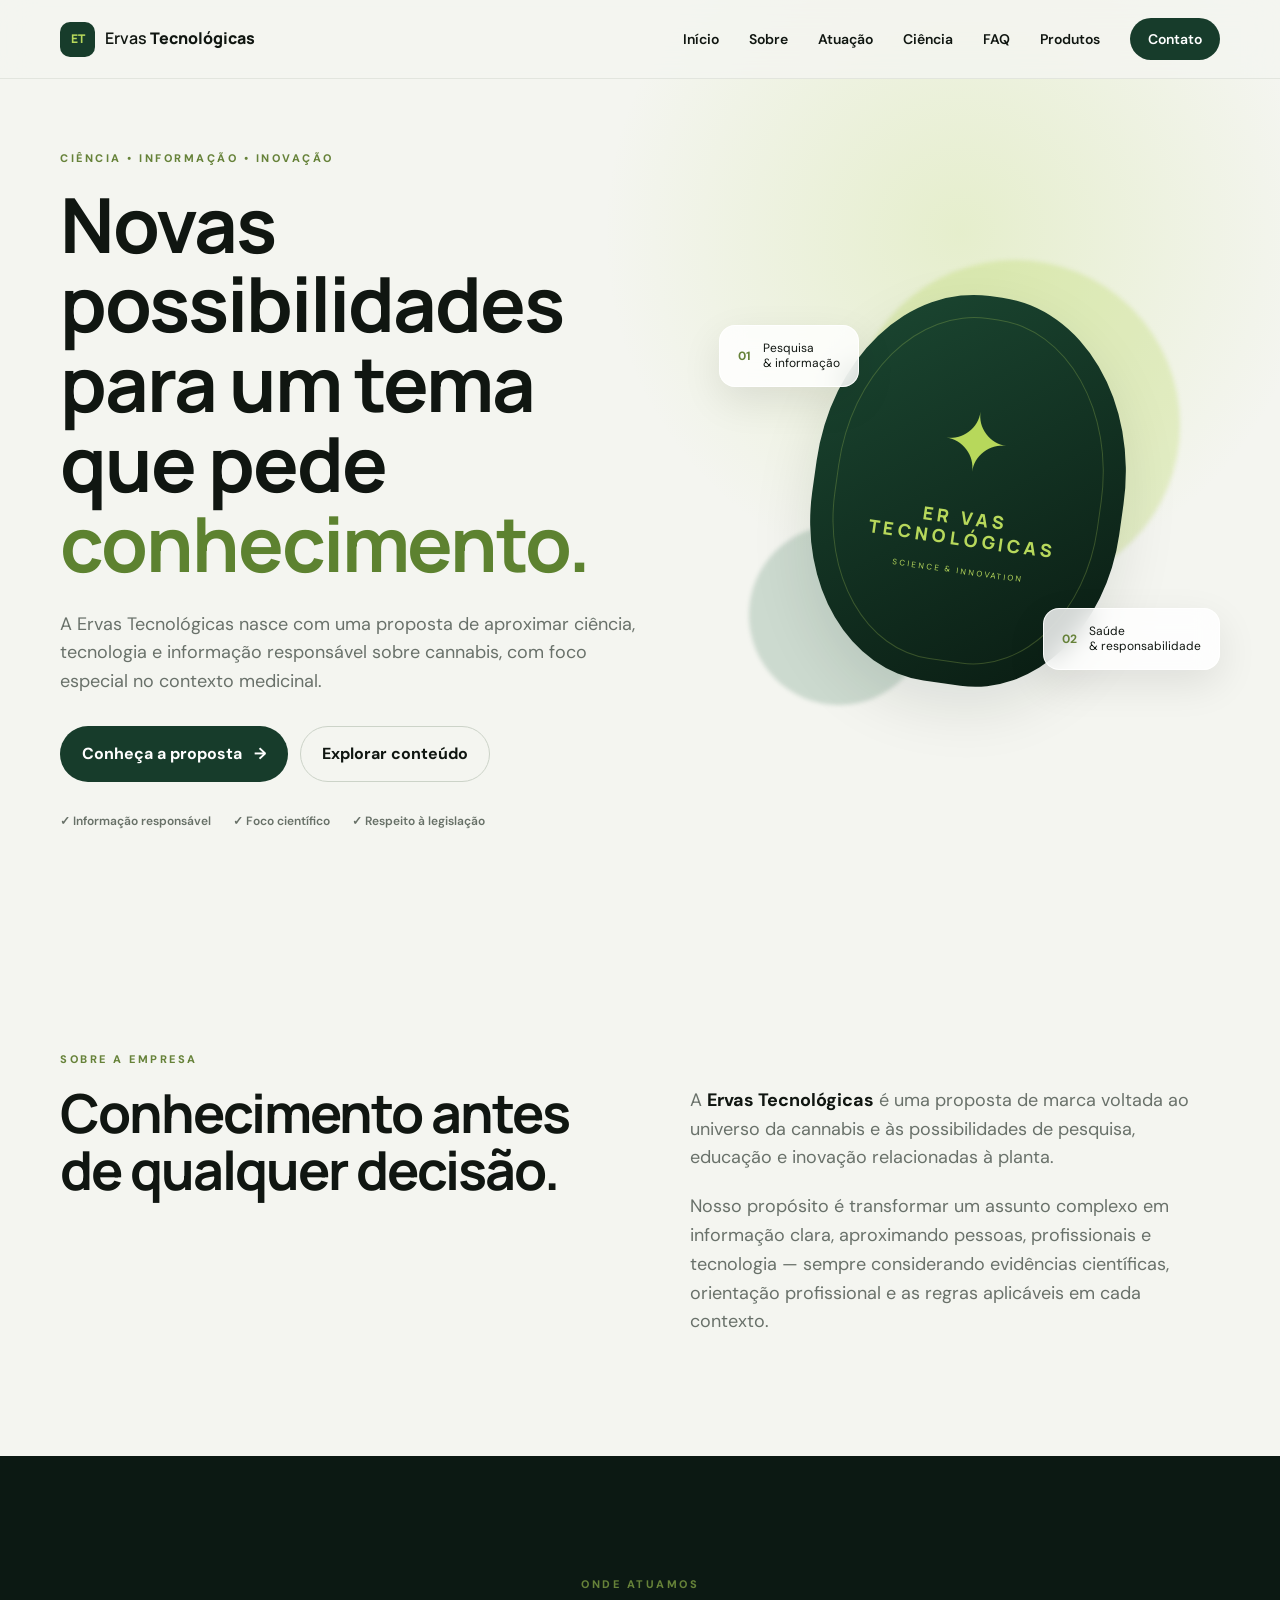
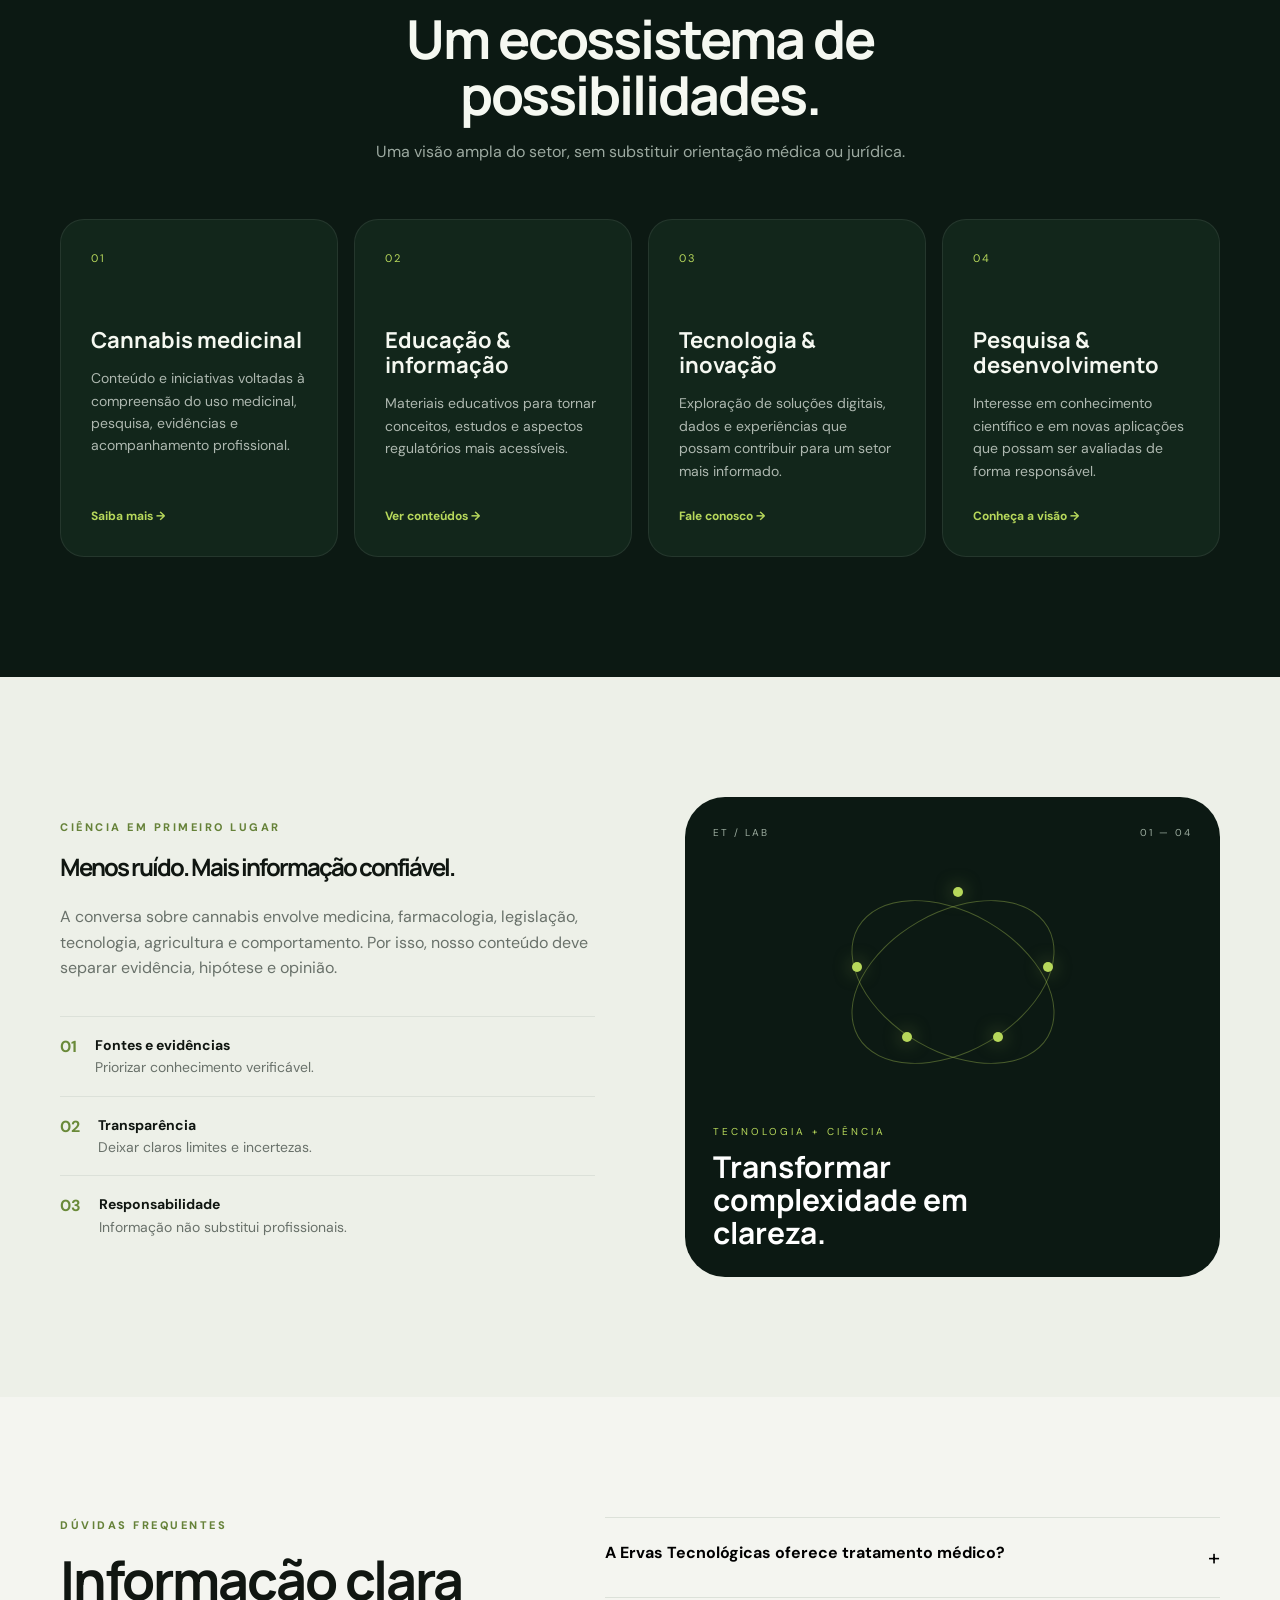
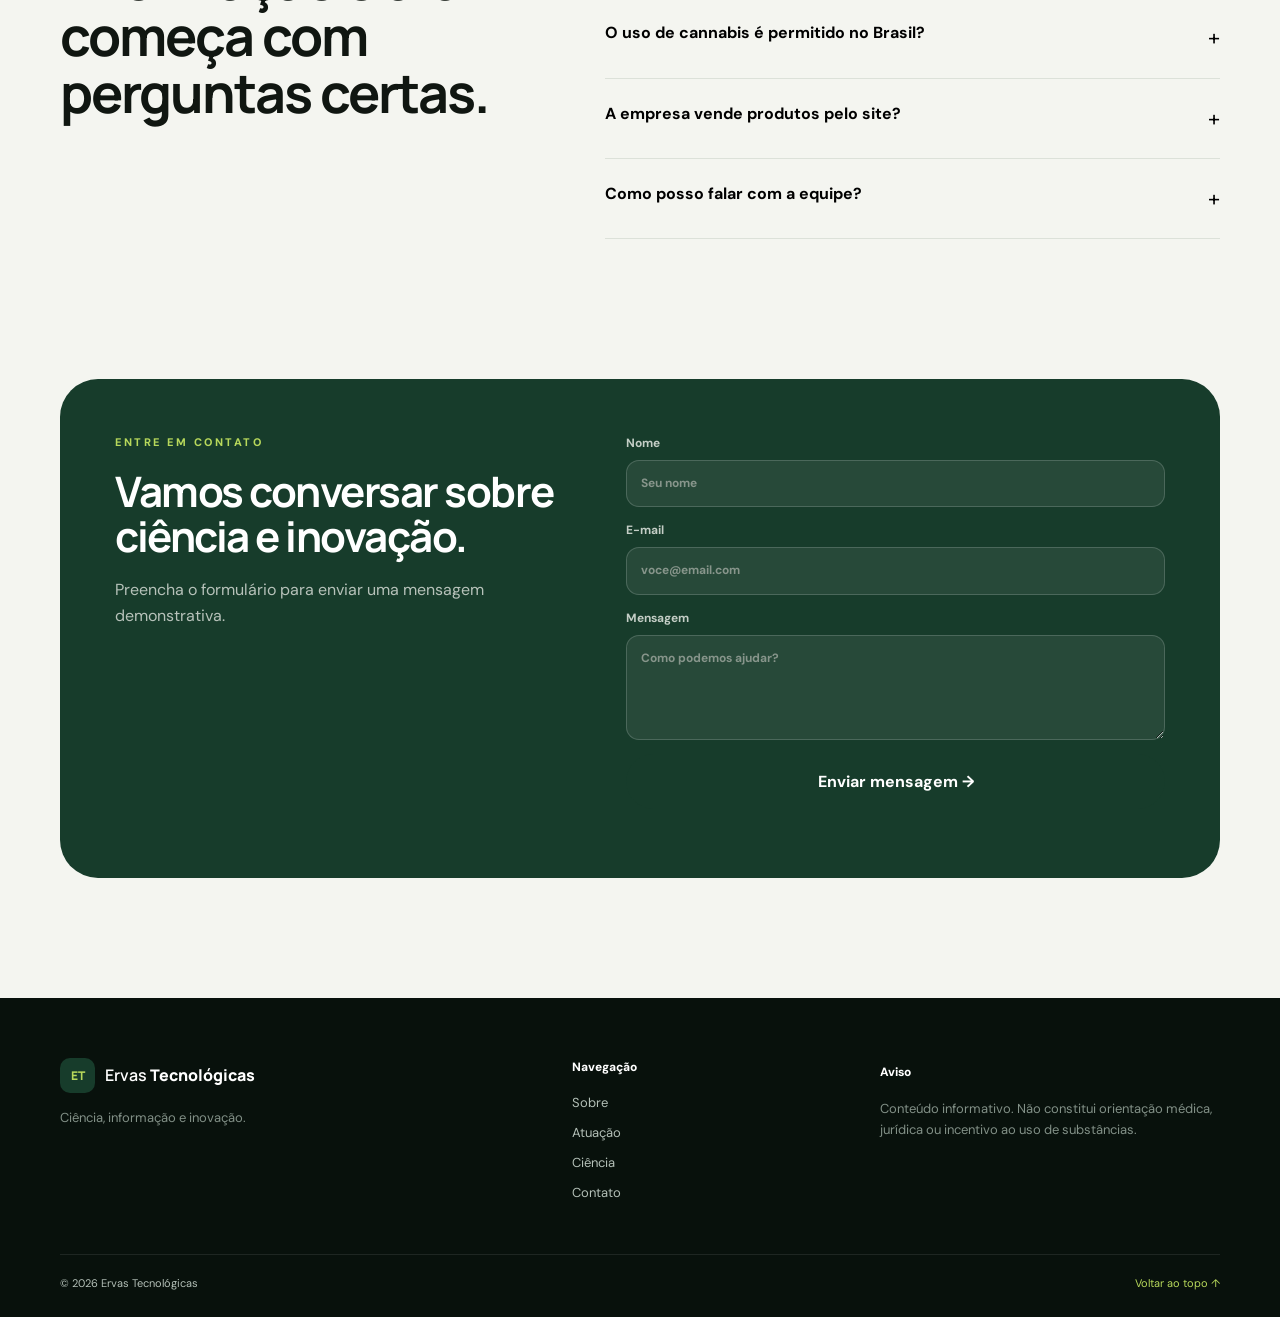
==== index.html @ b2b68646 "ET" ====
<!doctype html>
<!-- Define que este documento utiliza o padrão HTML5. -->
<html lang="pt-BR">
  <!-- Define o idioma principal da página como português do Brasil. -->
  <head>
    <!-- A seção HEAD guarda configurações, título, metadados e arquivos externos. -->
    <meta charset="UTF-8" />
    <!-- Faz o layout se adaptar corretamente a celulares e tablets. -->
    <meta name="viewport" content="width=device-width, initial-scale=1.0" />
    <meta
      name="description"
      content="Ervas Tecnológicas — informação, ciência e inovação em cannabis medicinal."
    />
    <title>Ervas Tecnológicas | Ciência, Saúde & Inovação</title>
    <link rel="icon" href="./img/favicon.png" type="image/x-icon" />
    <!-- Importa o arquivo CSS responsável pelo visual, cores, espaçamentos e responsividade. -->
    <link rel="stylesheet" href="css/style.css" />
  </head>
  <body>
    <!-- BODY contém todo o conteúdo que aparece visualmente para o visitante. -->
    <!-- HEADER: barra superior fixa com a marca e o menu principal. -->
    <header class="header" id="topo">
      <nav class="nav container">
        <a
          class="brand"
          href="#inicio"
          aria-label="Ervas Tecnológicas - início"
        >
          <span class="brand-mark">ET</span>
          <span>Ervas <strong>Tecnológicas</strong></span>
        </a>
        <button
          class="menu-toggle"
          aria-label="Abrir menu"
          aria-expanded="false"
        >
          ☰
        </button>
        <div class="nav-links">
          <a href="#inicio">Início</a>
          <a href="#sobre">Sobre</a>
          <a href="#atuacao">Atuação</a>
          <a href="#ciencia">Ciência</a>
          <a href="#faq">FAQ</a>
          <a href="produtos.html">Produtos</a>
          <a class="nav-cta" href="#contato">Contato</a>
        </div>
      </nav>
    </header>

    <!-- MAIN: reúne o conteúdo principal dividido em seções. -->
    <main>
      <!-- HERO: primeira área da página, criada para apresentar a empresa e gerar interesse. -->
      <section class="hero" id="inicio">
        <div class="hero-glow"></div>
        <div class="container hero-grid">
          <div class="hero-copy reveal">
            <p class="eyebrow">CIÊNCIA • INFORMAÇÃO • INOVAÇÃO</p>
            <h1>
              Novas possibilidades para um tema que pede
              <span>conhecimento.</span>
            </h1>
            <p class="hero-text">
              A Ervas Tecnológicas nasce com uma proposta de aproximar ciência,
              tecnologia e informação responsável sobre cannabis, com foco
              especial no contexto medicinal.
            </p>
            <div class="hero-actions">
              <a class="btn btn-primary" href="#sobre"
                >Conheça a proposta <span>→</span></a
              >
              <a class="btn btn-ghost" href="#ciencia">Explorar conteúdo</a>
            </div>
            <div class="trust-row">
              <span>✓ Informação responsável</span>
              <span>✓ Foco científico</span>
              <span>✓ Respeito à legislação</span>
            </div>
          </div>
          <div class="hero-art reveal delay">
            <div class="orb orb-one"></div>
            <div class="orb orb-two"></div>
            <div class="leaf-card">
              <div class="leaf-symbol">✦</div>
              <span>ER VAS<br />TECNOLÓGICAS</span>
              <small>SCIENCE &amp; INNOVATION</small>
            </div>
            <div class="floating-card card-a">
              <b>01</b><span>Pesquisa<br />&amp; informação</span>
            </div>
            <div class="floating-card card-b">
              <b>02</b><span>Saúde<br />&amp; responsabilidade</span>
            </div>
          </div>
        </div>
      </section>

      <!-- SOBRE: apresenta a proposta e o posicionamento da Ervas Tecnológicas. -->
      <section class="section intro" id="sobre">
        <div class="container two-col">
          <div class="section-heading reveal">
            <p class="eyebrow">SOBRE A EMPRESA</p>
            <h2>Conhecimento antes de qualquer decisão.</h2>
          </div>
          <div class="section-copy reveal">
            <p>
              A <strong>Ervas Tecnológicas</strong> é uma proposta de marca
              voltada ao universo da cannabis e às possibilidades de pesquisa,
              educação e inovação relacionadas à planta.
            </p>
            <p>
              Nosso propósito é transformar um assunto complexo em informação
              clara, aproximando pessoas, profissionais e tecnologia — sempre
              considerando evidências científicas, orientação profissional e as
              regras aplicáveis em cada contexto.
            </p>
          </div>
        </div>
      </section>

      <!-- ATUAÇÃO: mostra as principais áreas em que a empresa pretende atuar. -->
      <section class="section dark-section" id="atuacao">
        <div class="container">
          <div class="section-heading centered reveal">
            <p class="eyebrow">ONDE ATUAMOS</p>
            <h2>Um ecossistema de possibilidades.</h2>
            <p>
              Uma visão ampla do setor, sem substituir orientação médica ou
              jurídica.
            </p>
          </div>
          <div class="cards-grid">
            <article class="info-card reveal">
              <span class="icon">01</span>
              <h3>Cannabis medicinal</h3>
              <p>
                Conteúdo e iniciativas voltadas à compreensão do uso medicinal,
                pesquisa, evidências e acompanhamento profissional.
              </p>
              <a href="#ciencia">Saiba mais →</a>
            </article>
            <article class="info-card reveal">
              <span class="icon">02</span>
              <h3>Educação &amp; informação</h3>
              <p>
                Materiais educativos para tornar conceitos, estudos e aspectos
                regulatórios mais acessíveis.
              </p>
              <a href="#ciencia">Ver conteúdos →</a>
            </article>
            <article class="info-card reveal">
              <span class="icon">03</span>
              <h3>Tecnologia &amp; inovação</h3>
              <p>
                Exploração de soluções digitais, dados e experiências que possam
                contribuir para um setor mais informado.
              </p>
              <a href="#contato">Fale conosco →</a>
            </article>
            <article class="info-card reveal">
              <span class="icon">04</span>
              <h3>Pesquisa &amp; desenvolvimento</h3>
              <p>
                Interesse em conhecimento científico e em novas aplicações que
                possam ser avaliadas de forma responsável.
              </p>
              <a href="#ciencia">Conheça a visão →</a>
            </article>
          </div>
        </div>
      </section>

      <!-- CIÊNCIA: reforça o posicionamento baseado em informação e evidências. -->
      <section class="section science" id="ciencia">
        <div class="container science-grid">
          <div class="science-copy reveal">
            <p class="eyebrow">CIÊNCIA EM PRIMEIRO LUGAR</p>
            <h2>Menos ruído. Mais informação confiável.</h2>
            <p>
              A conversa sobre cannabis envolve medicina, farmacologia,
              legislação, tecnologia, agricultura e comportamento. Por isso,
              nosso conteúdo deve separar evidência, hipótese e opinião.
            </p>
            <div class="principles">
              <div>
                <b>01</b
                ><span
                  ><strong>Fontes e evidências</strong><br />Priorizar
                  conhecimento verificável.</span
                >
              </div>
              <div>
                <b>02</b
                ><span
                  ><strong>Transparência</strong><br />Deixar claros limites e
                  incertezas.</span
                >
              </div>
              <div>
                <b>03</b
                ><span
                  ><strong>Responsabilidade</strong><br />Informação não
                  substitui profissionais.</span
                >
              </div>
            </div>
          </div>
          <div class="data-panel reveal">
            <div class="panel-top">
              <span>ET / LAB</span><span>01 — 04</span>
            </div>
            <div class="molecule">
              <div class="ring ring-1"></div>
              <div class="ring ring-2"></div>
              <div class="node n1"></div>
              <div class="node n2"></div>
              <div class="node n3"></div>
              <div class="node n4"></div>
              <div class="node n5"></div>
            </div>
            <p>TECNOLOGIA + CIÊNCIA</p>
            <strong>Transformar complexidade em clareza.</strong>
          </div>
        </div>
      </section>

      <!-- FAQ: perguntas frequentes controladas pelo JavaScript. -->
      <section class="section faq-section" id="faq">
        <div class="container faq-grid">
          <div class="section-heading reveal">
            <p class="eyebrow">DÚVIDAS FREQUENTES</p>
            <h2>Informação clara começa com perguntas certas.</h2>
          </div>
          <div class="faq-list reveal">
            <div class="faq-item">
              <button class="faq-question">
                A Ervas Tecnológicas oferece tratamento médico?<span>+</span>
              </button>
              <div class="faq-answer">
                Não. Conteúdo institucional não substitui consulta, diagnóstico,
                prescrição ou acompanhamento de profissionais habilitados.
              </div>
            </div>
            <div class="faq-item">
              <button class="faq-question">
                O uso de cannabis é permitido no Brasil?<span>+</span>
              </button>
              <div class="faq-answer">
                As regras dependem da finalidade, do produto e do contexto. O
                site deve apresentar informações regulatórias atualizadas e
                orientar o visitante a consultar fontes oficiais e profissionais
                habilitados.
              </div>
            </div>
            <div class="faq-item">
              <button class="faq-question">
                A empresa vende produtos pelo site?<span>+</span>
              </button>
              <div class="faq-answer">
                Esta versão é institucional e informativa. Qualquer oferta,
                comercialização ou intermediação deve ser implementada somente
                após validação jurídica e regulatória específica.
              </div>
            </div>
            <div class="faq-item">
              <button class="faq-question">
                Como posso falar com a equipe?<span>+</span>
              </button>
              <div class="faq-answer">
                Use o formulário de contato abaixo. O envio demonstrativo desta
                versão funciona apenas no navegador e não encaminha dados para
                um servidor.
              </div>
            </div>
          </div>
        </div>
      </section>

      <!-- CONTATO: formulário para interação com visitantes. -->
      <section class="section contact" id="contato">
        <div class="container contact-box reveal">
          <div>
            <p class="eyebrow">ENTRE EM CONTATO</p>
            <h2>Vamos conversar sobre ciência e inovação.</h2>
            <p>Preencha o formulário para enviar uma mensagem demonstrativa.</p>
          </div>
          <form id="contactForm" class="contact-form">
            <label
              >Nome<input type="text" id="name" required placeholder="Seu nome"
            /></label>
            <label
              >E-mail<input
                type="email"
                id="email"
                required
                placeholder="voce@email.com"
            /></label>
            <label
              >Mensagem<textarea
                id="message"
                required
                rows="4"
                placeholder="Como podemos ajudar?"
              ></textarea>
            </label>
            <button class="btn btn-primary" type="submit">
              Enviar mensagem →
            </button>
            <p class="form-status" id="formStatus" aria-live="polite"></p>
          </form>
        </div>
      </section>
    </main>

    <!-- FOOTER: informações finais, navegação e aviso institucional. -->
    <footer class="footer">
      <div class="container footer-grid">
        <div>
          <a class="brand" href="#inicio"
            ><span class="brand-mark">ET</span
            ><span>Ervas <strong>Tecnológicas</strong></span></a
          >
          <p>Ciência, informação e inovação.</p>
        </div>
        <div>
          <span class="footer-title">Navegação</span><a href="#sobre">Sobre</a
          ><a href="#atuacao">Atuação</a><a href="#ciencia">Ciência</a
          ><a href="#contato">Contato</a>
        </div>
        <div>
          <span class="footer-title">Aviso</span>
          <p>
            Conteúdo informativo. Não constitui orientação médica, jurídica ou
            incentivo ao uso de substâncias.
          </p>
        </div>
      </div>
      <div class="container footer-bottom">
        <span>© <span id="year"></span> Ervas Tecnológicas</span
        ><a href="#topo">Voltar ao topo ↑</a>
      </div>
    </footer>

    <!-- Importa o JavaScript, que adiciona interatividade ao site. -->
    <script src="js/script.js"></script>
  </body>
</html>
---- css/style.css ----
@import url("https://fonts.googleapis.com/css2?family=DM+Sans:wght@400;500;600;700&family=Manrope:wght@500;600;700;800&display=swap");

/* =========================================================
   VARIÁVEIS GLOBAIS
   Guardam as principais cores, sombras e medidas do projeto.
   Alterar aqui permite mudar rapidamente a identidade visual.
   ========================================================= */
:root {
  --bg: #f4f5f0;
  --paper: #fff;
  --ink: #101611;
  --muted: #69716a;
  --green: #173c2b;
  --lime: #b7d85b;
  --line: #dce1d9;
  --dark: #0c1913;
  --dark2: #12261b;
  --shadow: 0 22px 60px rgba(11, 27, 18, 0.1);
  --radius: 24px;
}
/* Faz os elementos calcularem largura e altura incluindo padding/borda. */
* {
  box-sizing: border-box;
  margin: 0;
  padding: 0;
}
html {
  scroll-behavior: smooth;
} /* rolagem suave para âncoras */

body {
  font-family: "DM Sans", sans-serif;
  color: var(--ink);
  background: var(--bg);
  line-height: 1.6;
}
a {
  text-decoration: none;
  color: inherit;
}
button,
input,
textarea {
  font: inherit;
}
/* Limita a largura do conteúdo e centraliza o site na tela. */
.container {
  width: min(1160px, calc(100% - 40px));
  margin: auto;
}
/* HEADER: mantém o menu visível no topo durante a navegação. */
.header {
  position: fixed;
  top: 0;
  left: 0;
  width: 100%;
  z-index: 50;
  background: rgba(244, 245, 240, 0.84);
  backdrop-filter: blur(16px);
  border-bottom: 1px solid rgba(220, 225, 217, 0.75);
}
.nav {
  height: 78px;
  display: flex;
  align-items: center;
  justify-content: space-between;
}
.brand {
  display: flex;
  align-items: center;
  gap: 10px;
  font-family: Manrope, sans-serif;
  font-weight: 600;
}
.brand strong {
  font-weight: 800;
}
.brand-mark {
  display: grid;
  place-items: center;
  width: 35px;
  height: 35px;
  border-radius: 10px;
  background: var(--green);
  color: var(--lime);
  font-size: 12px;
  font-weight: 800;
  letter-spacing: -0.5px;
}
.nav-links {
  display: flex;
  align-items: center;
  gap: 30px;
  font-size: 14px;
  font-weight: 600;
}
.nav-links a {
  transition: 0.25s;
}
.nav-links a:hover {
  color: #587d30;
}
.nav-cta {
  padding: 10px 18px;
  border-radius: 999px;
  background: var(--green);
  color: white !important;
}
.menu-toggle {
  display: none;
  border: 0;
  background: none;
  font-size: 25px;
}
/* HERO: primeira seção visual do site, com destaque para a proposta da marca. */
.hero {
  min-height: 780px;
  padding: 150px 0 100px;
  background:
    radial-gradient(
      circle at 75% 25%,
      rgba(183, 216, 91, 0.24),
      transparent 30%
    ),
    var(--bg);
  overflow: hidden;
  position: relative;
}
/* Organiza o texto e a arte principal em duas colunas. */
.hero-grid {
  display: grid;
  grid-template-columns: 1.08fr 0.92fr;
  gap: 70px;
  align-items: center;
  min-height: 560px;
}
.eyebrow {
  font-size: 11px;
  letter-spacing: 2.5px;
  font-weight: 800;
  color: #668239;
  margin-bottom: 17px;
}
/* Títulos usam Manrope para dar uma aparência mais moderna e tecnológica. */
.hero h1,
.section h2 {
  font-family: Manrope, sans-serif;
  letter-spacing: -2px;
  line-height: 1.05;
}
.hero h1 {
  font-size: clamp(44px, 6vw, 76px);
  max-width: 700px;
}
.hero h1 span {
  color: #5d8230;
}
.hero-text {
  font-size: 18px;
  color: var(--muted);
  max-width: 620px;
  margin: 26px 0 30px;
}
/* Agrupa os botões de ação da primeira seção. */
.hero-actions {
  display: flex;
  gap: 12px;
  flex-wrap: wrap;
}
.btn {
  display: inline-flex;
  align-items: center;
  justify-content: center;
  gap: 12px;
  padding: 14px 21px;
  border-radius: 999px;
  border: 1px solid transparent;
  font-weight: 700;
  cursor: pointer;
  transition: 0.25s;
}
.btn-primary {
  background: var(--green);
  color: white;
}
.btn-primary:hover {
  transform: translateY(-2px);
  box-shadow: 0 12px 25px rgba(23, 60, 43, 0.18);
}
.btn-ghost {
  border-color: #ccd3c8;
}
.btn-ghost:hover {
  background: white;
}
.trust-row {
  display: flex;
  gap: 22px;
  flex-wrap: wrap;
  margin-top: 30px;
  color: #677067;
  font-size: 12px;
  font-weight: 600;
}
/* Área gráfica criada sem imagens externas: formas CSS compõem o visual. */
.hero-art {
  height: 500px;
  position: relative;
  display: grid;
  place-items: center;
}
.leaf-card {
  width: 310px;
  height: 390px;
  border-radius: 48% 48% 44% 44%;
  background: linear-gradient(145deg, #1c4933, #091a11);
  color: var(--lime);
  display: flex;
  flex-direction: column;
  align-items: center;
  justify-content: center;
  box-shadow: var(--shadow);
  transform: rotate(8deg);
  position: relative;
  z-index: 2;
}
.leaf-card:before {
  content: "";
  position: absolute;
  inset: 22px;
  border: 1px solid rgba(183, 216, 91, 0.25);
  border-radius: inherit;
}
.leaf-symbol {
  font-size: 80px;
  line-height: 1;
  margin-bottom: 25px;
}
.leaf-card span {
  font-family: Manrope;
  font-size: 18px;
  font-weight: 800;
  letter-spacing: 4px;
  text-align: center;
  line-height: 1.2;
}
.leaf-card small {
  margin-top: 14px;
  letter-spacing: 2px;
  font-size: 8px;
}
.orb {
  position: absolute;
  border-radius: 50%;
  filter: blur(2px);
}
.orb-one {
  width: 330px;
  height: 330px;
  background: rgba(183, 216, 91, 0.28);
  top: 20px;
  right: 40px;
}
.orb-two {
  width: 180px;
  height: 180px;
  background: rgba(46, 109, 74, 0.2);
  bottom: 35px;
  left: 30px;
}
.floating-card {
  position: absolute;
  background: rgba(255, 255, 255, 0.82);
  backdrop-filter: blur(12px);
  padding: 15px 18px;
  border: 1px solid rgba(255, 255, 255, 0.9);
  border-radius: 16px;
  box-shadow: 0 14px 40px rgba(0, 0, 0, 0.09);
  z-index: 4;
  display: flex;
  gap: 12px;
  align-items: center;
  font-size: 12px;
  line-height: 1.25;
}
.floating-card b {
  color: #668239;
}
.card-a {
  top: 85px;
  left: 0;
}
.card-b {
  bottom: 70px;
  right: 0;
}
/* Espaçamento padrão usado nas seções internas do site. */
.section {
  padding: 120px 0;
}
.two-col {
  display: grid;
  grid-template-columns: 1fr 1fr;
  gap: 100px;
}
.section-heading h2 {
  font-size: clamp(36px, 4.2vw, 56px);
  max-width: 590px;
}
.section-copy {
  font-size: 18px;
  color: var(--muted);
  padding-top: 35px;
}
.section-copy p + p {
  margin-top: 20px;
}
.section-copy strong {
  color: var(--ink);
}
/* Seção escura usada para criar contraste e destacar os cards. */
.dark-section {
  background: var(--dark);
  color: #f5f8f1;
}
.centered {
  text-align: center;
}
.centered h2 {
  margin: 0 auto;
}
.centered > p:last-child {
  color: #9ca9a0;
  margin-top: 15px;
} /* Grid dos cards: quatro colunas no desktop, reduzidas no mobile. */
.cards-grid {
  display: grid;
  grid-template-columns: repeat(4, 1fr);
  gap: 16px;
  margin-top: 55px;
}
.info-card {
  padding: 30px;
  background: var(--dark2);
  border: 1px solid rgba(255, 255, 255, 0.08);
  border-radius: var(--radius);
  min-height: 300px;
  display: flex;
  flex-direction: column;
  transition: 0.3s;
}
.info-card:hover {
  transform: translateY(-7px);
  border-color: rgba(183, 216, 91, 0.35);
}
.icon {
  color: var(--lime);
  font-size: 11px;
  letter-spacing: 2px;
}
.info-card h3 {
  font-family: Manrope;
  font-size: 22px;
  line-height: 1.15;
  margin: 60px 0 14px;
}
.info-card p {
  font-size: 14px;
  color: #aeb8b0;
}
.info-card a {
  margin-top: auto;
  padding-top: 25px;
  color: var(--lime);
  font-size: 12px;
  font-weight: 700;
}
/* Seção de ciência e inovação. */
.science {
  background: #edf0e8;
}
.science-grid {
  display: grid;
  grid-template-columns: 1fr 1fr;
  gap: 90px;
  align-items: center;
}
.science-copy > p:not(.eyebrow) {
  color: var(--muted);
  max-width: 570px;
  margin-top: 25px;
}
.principles {
  margin-top: 35px;
}
.principles > div {
  display: flex;
  gap: 18px;
  padding: 17px 0;
  border-top: 1px solid var(--line);
}
.principles b {
  color: #6a8a39;
}
.principles span {
  font-size: 14px;
  color: var(--muted);
}
.principles strong {
  color: var(--ink);
}
.data-panel {
  min-height: 480px;
  background: var(--dark);
  border-radius: 40px;
  padding: 28px;
  color: white;
  position: relative;
  overflow: hidden;
  display: flex;
  flex-direction: column;
  justify-content: flex-end;
}
.panel-top {
  position: absolute;
  top: 28px;
  left: 28px;
  right: 28px;
  display: flex;
  justify-content: space-between;
  font-size: 10px;
  letter-spacing: 2px;
  color: #9cac9f;
}
.data-panel > p {
  color: var(--lime);
  font-size: 10px;
  letter-spacing: 3px;
}
.data-panel > strong {
  font-family: Manrope;
  font-size: 30px;
  line-height: 1.1;
  max-width: 340px;
  margin-top: 10px;
}
.molecule {
  height: 270px;
  position: absolute;
  inset: 70px 40px auto;
}
.ring {
  position: absolute;
  border: 1px solid rgba(183, 216, 91, 0.35);
  border-radius: 50%;
  transform: rotate(35deg);
}
.ring-1 {
  width: 220px;
  height: 140px;
  left: 50%;
  top: 45px;
  transform: translateX(-50%) rotate(30deg);
}
.ring-2 {
  width: 220px;
  height: 140px;
  left: 50%;
  top: 45px;
  transform: translateX(-50%) rotate(-30deg);
}
.node {
  width: 10px;
  height: 10px;
  border-radius: 50%;
  background: var(--lime);
  position: absolute;
  box-shadow: 0 0 18px rgba(183, 216, 91, 0.5);
}
.n1 {
  left: 50%;
  top: 20px;
}
.n2 {
  left: 28%;
  top: 95px;
}
.n3 {
  right: 28%;
  top: 95px;
}
.n4 {
  left: 39%;
  top: 165px;
}
.n5 {
  right: 39%;
  top: 165px;
}
/* Divide o título do FAQ e as perguntas em duas áreas. */
.faq-grid {
  display: grid;
  grid-template-columns: 0.85fr 1.15fr;
  gap: 90px;
}
.faq-list {
  border-top: 1px solid var(--line);
}
.faq-item {
  border-bottom: 1px solid var(--line);
} /* Botão de cada pergunta. O JavaScript abre/fecha a resposta. */
.faq-question {
  width: 100%;
  padding: 22px 0;
  border: 0;
  background: none;
  display: flex;
  justify-content: space-between;
  text-align: left;
  font-weight: 700;
  cursor: pointer;
}
.faq-question span {
  font-size: 22px;
  font-weight: 400;
  transition: 0.25s;
}
.faq-answer {
  max-height: 0;
  overflow: hidden;
  color: var(--muted);
  font-size: 14px;
  transition:
    max-height 0.35s ease,
    padding 0.35s ease;
}
.faq-item.active .faq-answer {
  max-height: 180px;
  padding: 0 30px 22px 0;
}
.faq-item.active .faq-question span {
  transform: rotate(45deg);
}
/* Área final de contato. */
.contact {
  padding-top: 20px;
  padding-bottom: 120px;
}
.contact-box {
  background: var(--green);
  color: white;
  border-radius: 38px;
  padding: 55px;
  display: grid;
  grid-template-columns: 0.9fr 1.1fr;
  gap: 70px;
}
.contact-box .eyebrow {
  color: var(--lime);
}
.contact-box h2 {
  font-family: Manrope;
  font-size: 42px;
  line-height: 1.08;
  letter-spacing: -1.5px;
}
.contact-box > div > p:last-child {
  color: #b7c2ba;
  margin-top: 18px;
} /* Formulário organizado em uma coluna. */
.contact-form {
  display: grid;
  gap: 14px;
}
.contact-form label {
  font-size: 12px;
  font-weight: 700;
  color: #c4cec6;
  display: grid;
  gap: 7px;
}
.contact-form input,
.contact-form textarea {
  border: 1px solid rgba(255, 255, 255, 0.17);
  background: rgba(255, 255, 255, 0.07);
  color: white;
  border-radius: 13px;
  padding: 13px 14px;
  outline: none;
  resize: vertical;
}
.contact-form input:focus,
.contact-form textarea:focus {
  border-color: var(--lime);
}
.contact-form input::placeholder,
.contact-form textarea::placeholder {
  color: #87958b;
}
.form-status {
  font-size: 12px;
  color: var(--lime);
}
/* Rodapé com navegação e informações institucionais. */
.footer {
  background: #08110c;
  color: #b4c0b8;
  padding: 60px 0 25px;
}
.footer-grid {
  display: grid;
  grid-template-columns: 1.3fr 0.7fr 1fr;
  gap: 70px;
  padding-bottom: 50px;
}
.footer .brand {
  color: white;
}
.footer-grid > div > p {
  font-size: 13px;
  margin-top: 15px;
  color: #829087;
}
.footer-grid > div:nth-child(2) {
  display: flex;
  flex-direction: column;
  gap: 9px;
  font-size: 13px;
}
.footer-title {
  color: white;
  font-weight: 800;
  font-size: 12px;
  margin-bottom: 7px;
}
.footer-bottom {
  border-top: 1px solid rgba(255, 255, 255, 0.09);
  padding-top: 20px;
  display: flex;
  justify-content: space-between;
  font-size: 11px;
}
.footer-bottom a {
  color: var(--lime);
}
/* Estado inicial das animações de entrada. JavaScript adiciona .visible. */
.reveal {
  opacity: 0;
  transform: translateY(25px);
  transition:
    opacity 0.7s ease,
    transform 0.7s ease;
}
.reveal.visible {
  opacity: 1;
  transform: none;
}
.delay {
  transition-delay: 0.12s;
}
/* TABLET: reorganiza grids para telas menores. */
@media (max-width: 900px) {
  .nav-links {
    gap: 16px;
  }
  .hero-grid,
  .two-col,
  .science-grid,
  .faq-grid,
  .contact-box {
    grid-template-columns: 1fr;
    gap: 45px;
  }
  .hero {
    padding-top: 120px;
  }
  .hero-art {
    height: 430px;
  }
  .cards-grid {
    grid-template-columns: 1fr 1fr;
  }
  .contact-box {
    padding: 40px;
  }
  .footer-grid {
    grid-template-columns: 1fr 1fr;
  }
}
/* CELULAR: reduz tamanhos e transforma o menu em botão. */
@media (max-width: 700px) {
  .container {
    width: min(100% - 28px, 1160px);
  }
  .nav {
    height: 70px;
  }
  .menu-toggle {
    display: block;
  }
  .nav-links {
    position: absolute;
    top: 70px;
    left: 14px;
    right: 14px;
    background: white;
    border: 1px solid var(--line);
    border-radius: 18px;
    padding: 14px;
    display: none;
    flex-direction: column;
    align-items: stretch;
    box-shadow: var(--shadow);
  }
  .nav-links.open {
    display: flex;
  }
  .nav-links a {
    padding: 11px;
  }
  .hero {
    min-height: auto;
    padding-bottom: 70px;
  }
  .hero-grid {
    min-height: auto;
  }
  .hero h1 {
    font-size: 45px;
  }
  .hero-art {
    height: 360px;
  }
  .leaf-card {
    width: 225px;
    height: 290px;
  }
  .leaf-symbol {
    font-size: 58px;
  }
  .leaf-card span {
    font-size: 13px;
  }
  .card-a {
    left: 0;
    top: 45px;
  }
  .card-b {
    right: 0;
    bottom: 25px;
  }
  .section {
    padding: 80px 0;
  }
  .cards-grid {
    grid-template-columns: 1fr;
  }
  .two-col,
  .science-grid,
  .faq-grid {
    gap: 30px;
  }
  .contact-box h2 {
    font-size: 34px;
  }
  .footer-grid {
    grid-template-columns: 1fr;
    gap: 35px;
  }
}
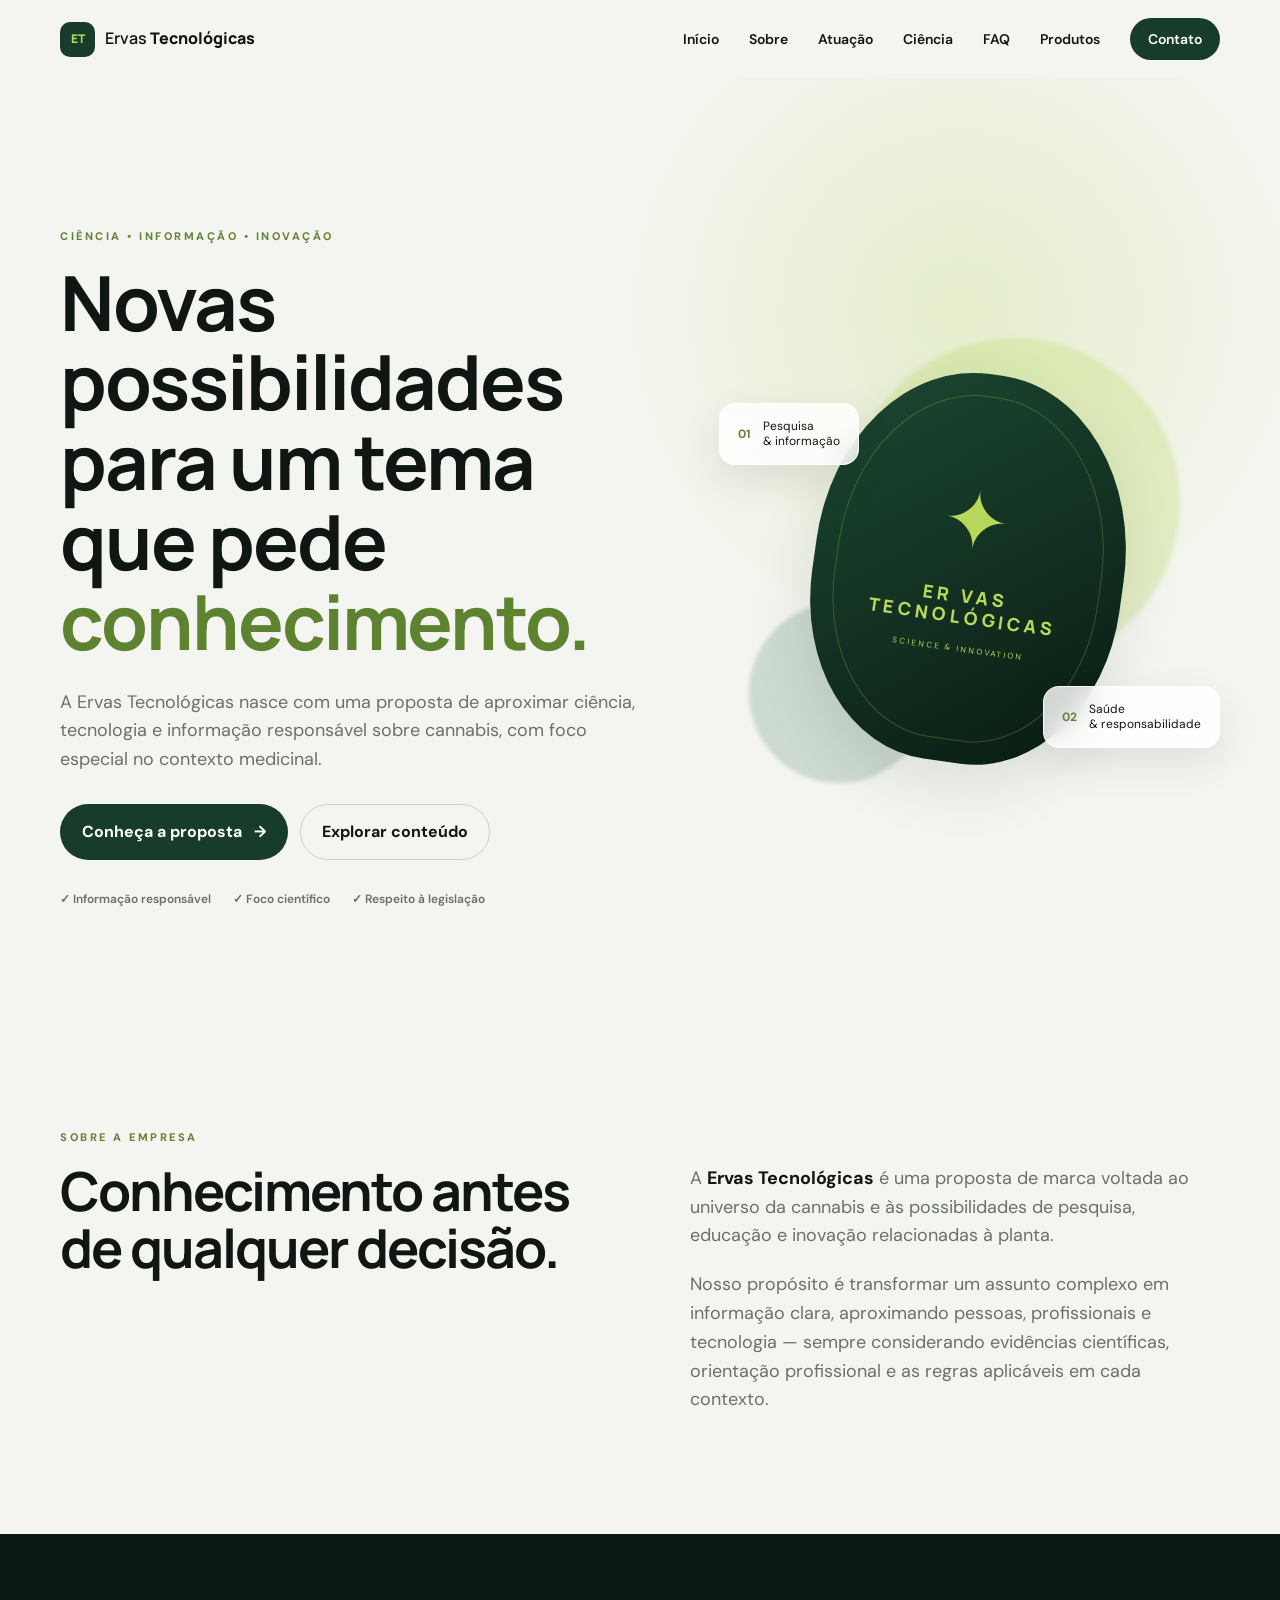
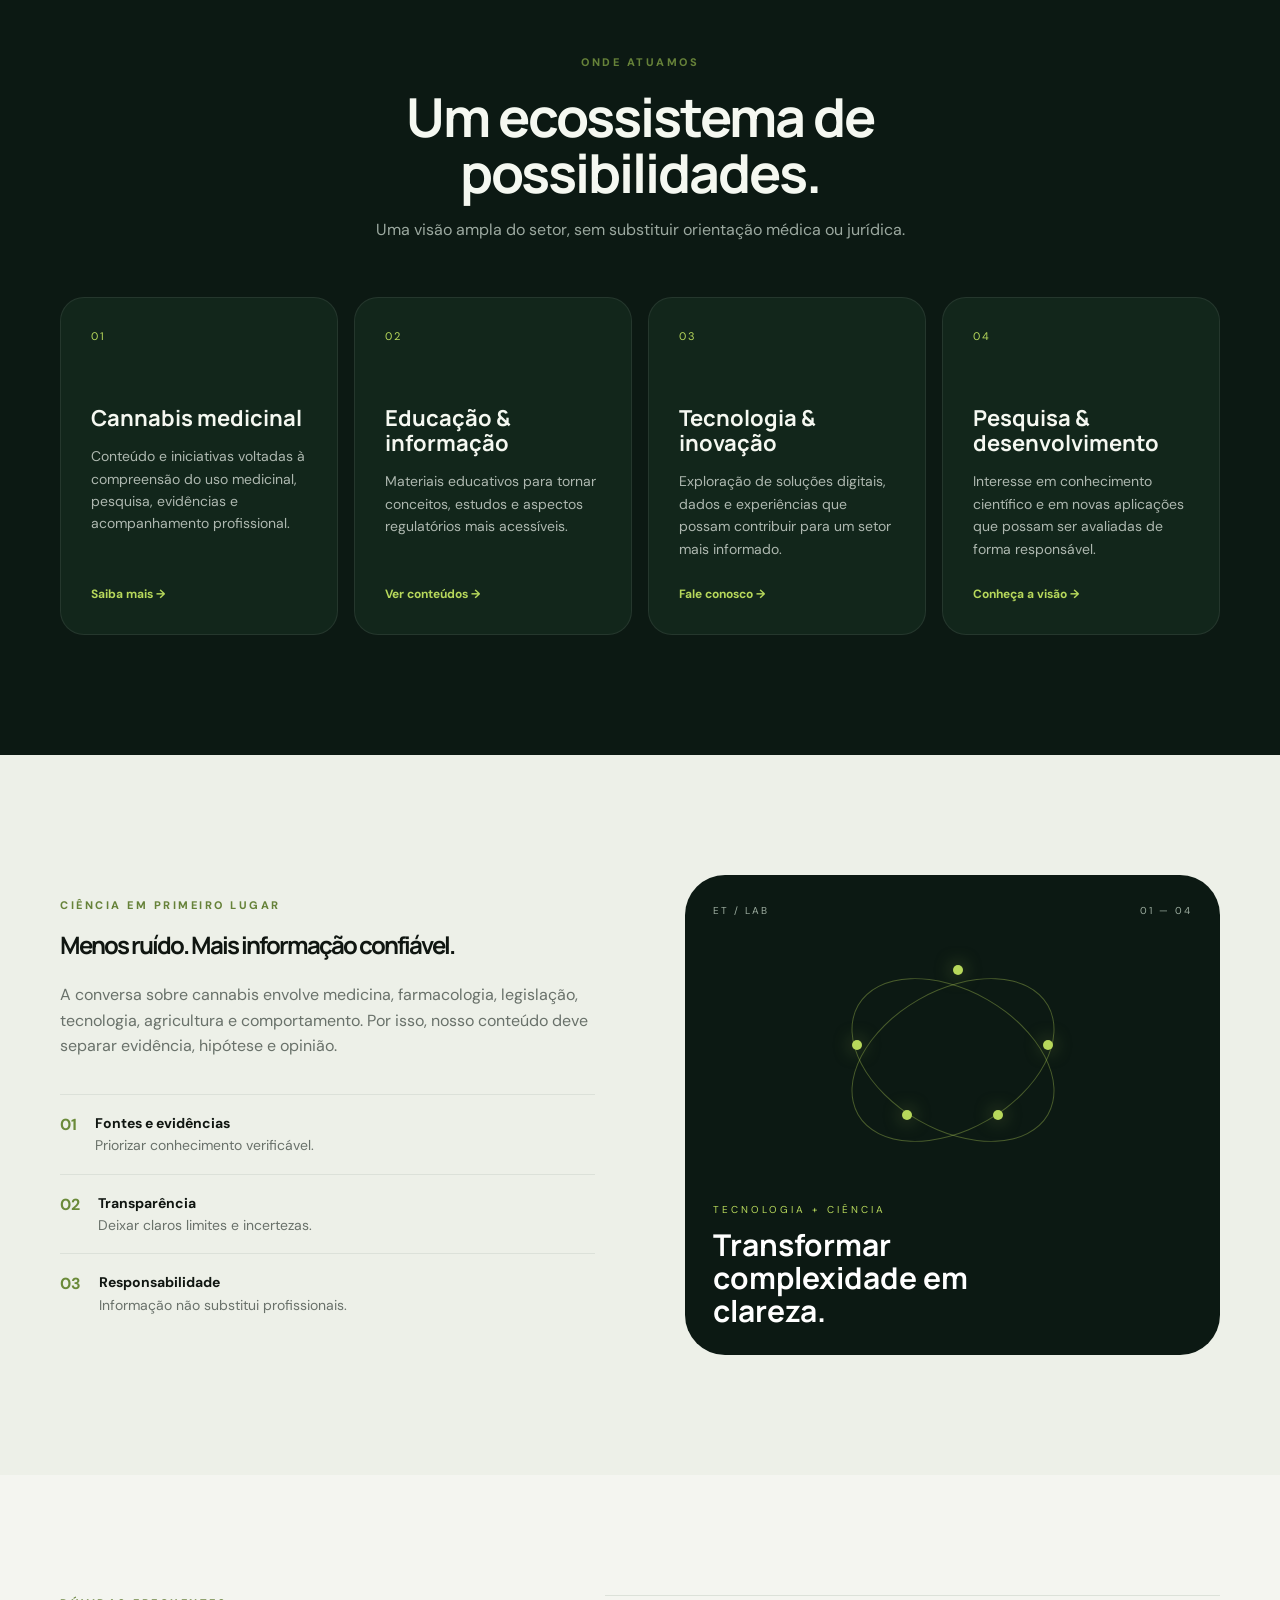
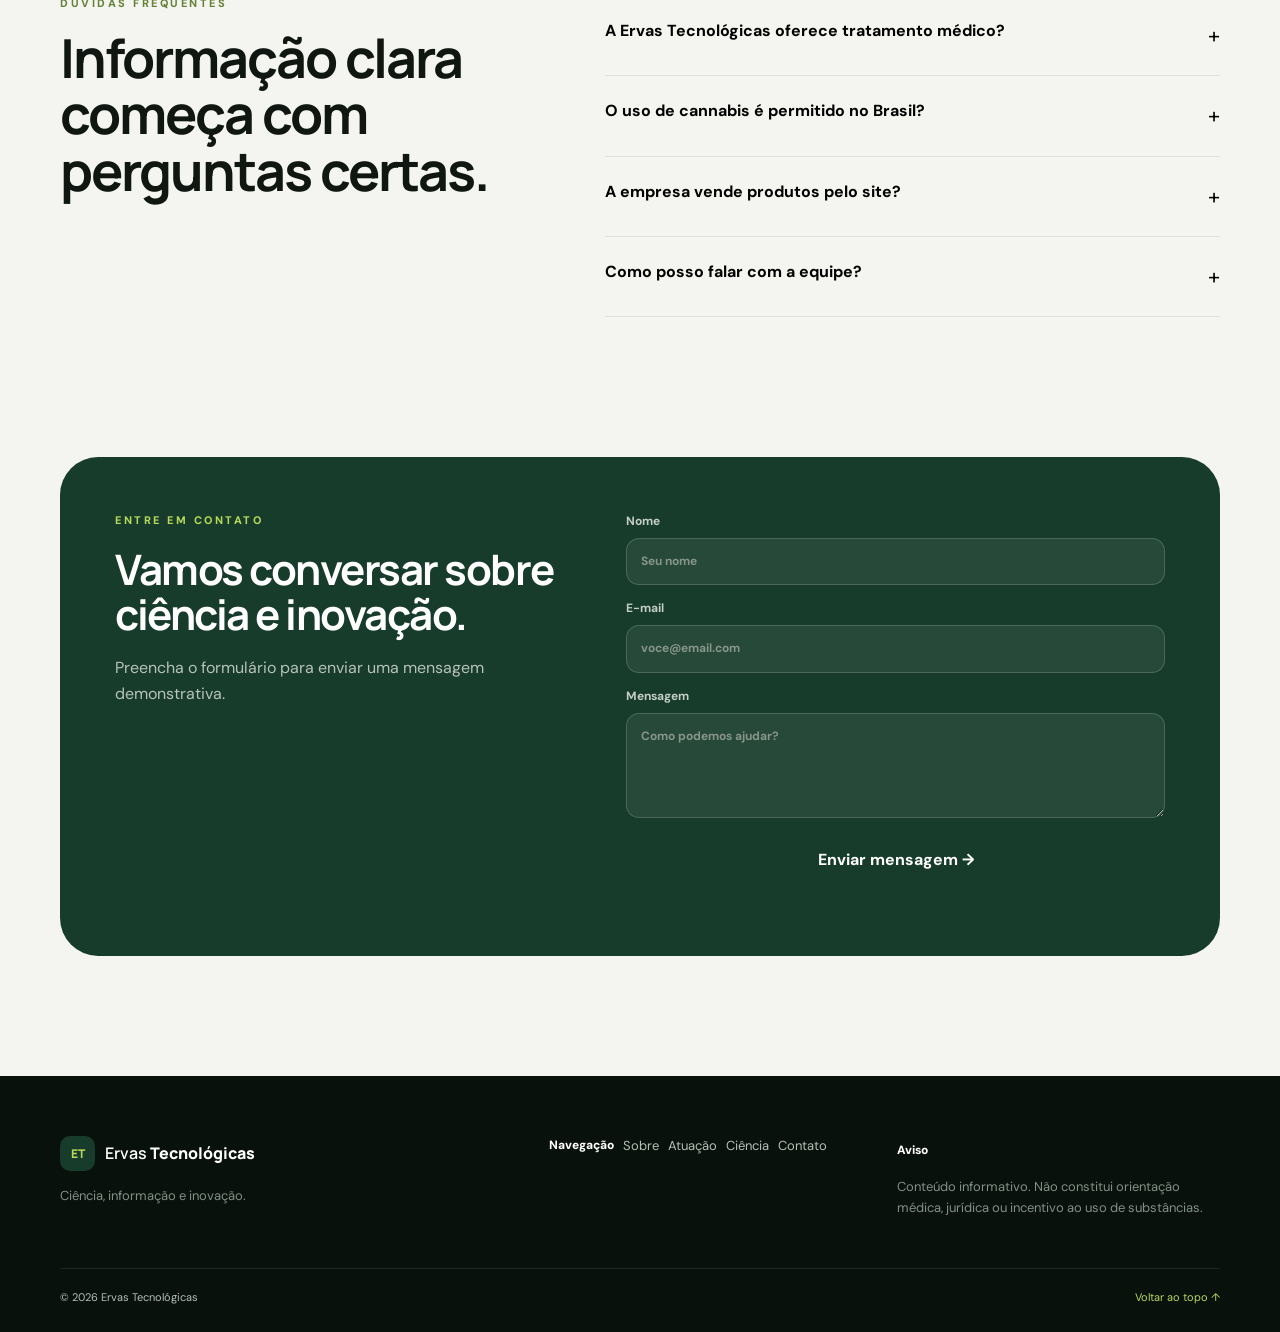
==== commit 0f822aae: "ET" ====
--- a/index.html
+++ b/index.html
@@ -1,347 +1,310 @@
 <!doctype html>
 <!-- Define que este documento utiliza o padrão HTML5. -->
 <html lang="pt-BR">
-  <!-- Define o idioma principal da página como português do Brasil. -->
-  <head>
-    <!-- A seção HEAD guarda configurações, título, metadados e arquivos externos. -->
-    <meta charset="UTF-8" />
-    <!-- Faz o layout se adaptar corretamente a celulares e tablets. -->
-    <meta name="viewport" content="width=device-width, initial-scale=1.0" />
-    <meta
-      name="description"
-      content="Ervas Tecnológicas — informação, ciência e inovação em cannabis medicinal."
-    />
-    <title>Ervas Tecnológicas | Ciência, Saúde & Inovação</title>
-    <link rel="icon" href="./img/favicon.png" type="image/x-icon" />
-    <!-- Importa o arquivo CSS responsável pelo visual, cores, espaçamentos e responsividade. -->
-    <link rel="stylesheet" href="css/style.css" />
-  </head>
-  <body>
-    <!-- BODY contém todo o conteúdo que aparece visualmente para o visitante. -->
-    <!-- HEADER: barra superior fixa com a marca e o menu principal. -->
-    <header class="header" id="topo">
-      <nav class="nav container">
-        <a
-          class="brand"
-          href="#inicio"
-          aria-label="Ervas Tecnológicas - início"
-        >
-          <span class="brand-mark">ET</span>
-          <span>Ervas <strong>Tecnológicas</strong></span>
-        </a>
-        <button
-          class="menu-toggle"
-          aria-label="Abrir menu"
-          aria-expanded="false"
-        >
-          ☰
-        </button>
-        <div class="nav-links">
-          <a href="#inicio">Início</a>
-          <a href="#sobre">Sobre</a>
-          <a href="#atuacao">Atuação</a>
-          <a href="#ciencia">Ciência</a>
-          <a href="#faq">FAQ</a>
-          <a href="produtos.html">Produtos</a>
-          <a class="nav-cta" href="#contato">Contato</a>
-        </div>
-      </nav>
-    </header>
-
-    <!-- MAIN: reúne o conteúdo principal dividido em seções. -->
-    <main>
-      <!-- HERO: primeira área da página, criada para apresentar a empresa e gerar interesse. -->
-      <section class="hero" id="inicio">
-        <div class="hero-glow"></div>
-        <div class="container hero-grid">
-          <div class="hero-copy reveal">
-            <p class="eyebrow">CIÊNCIA • INFORMAÇÃO • INOVAÇÃO</p>
-            <h1>
-              Novas possibilidades para um tema que pede
-              <span>conhecimento.</span>
-            </h1>
-            <p class="hero-text">
-              A Ervas Tecnológicas nasce com uma proposta de aproximar ciência,
-              tecnologia e informação responsável sobre cannabis, com foco
-              especial no contexto medicinal.
+<!-- Define o idioma principal da página como português do Brasil. -->
+
+<head>
+  <!-- A seção HEAD guarda configurações, título, metadados e arquivos externos. -->
+  <meta charset="UTF-8" />
+  <!-- Faz o layout se adaptar corretamente a celulares e tablets. -->
+  <meta name="viewport" content="width=device-width, initial-scale=1.0" />
+  <meta name="description" content="Ervas Tecnológicas — informação, ciência e inovação em cannabis medicinal." />
+  <title>Ervas Tecnológicas | Ciência, Saúde & Inovação</title>
+  <link rel="icon" href="./img/favicon.png" type="image/x-icon" />
+  <!-- Importa o arquivo CSS responsável pelo visual, cores, espaçamentos e responsividade. -->
+  <link rel="stylesheet" href="css/style.css" />
+</head>
+
+<body>
+  <!-- BODY contém todo o conteúdo que aparece visualmente para o visitante. -->
+  <!-- HEADER: barra superior fixa com a marca e o menu principal. -->
+  <header class="site-header" id="topo">
+    <nav class="nav container">
+      <a class="brand" href="#inicio" aria-label="Ervas Tecnológicas - início">
+        <span class="brand-mark">ET</span>
+        <span>Ervas <strong>Tecnológicas</strong></span>
+      </a>
+      <button class="menu-toggle" aria-label="Abrir menu" aria-expanded="false">
+        ☰
+      </button>
+      <div class="nav-links">
+        <a href="#inicio">Início</a>
+        <a href="#sobre">Sobre</a>
+        <a href="#atuacao">Atuação</a>
+        <a href="#ciencia">Ciência</a>
+        <a href="#faq">FAQ</a>
+        <a href="produtos.html">Produtos</a>
+        <a class="nav-cta" href="#contato">Contato</a>
+      </div>
+    </nav>
+  </header>
+
+  <!-- MAIN: reúne o conteúdo principal dividido em seções. -->
+  <main>
+    <!-- HERO: primeira área da página, criada para apresentar a empresa e gerar interesse. -->
+    <section class="hero" id="inicio">
+      <div class="hero-glow"></div>
+      <div class="container hero-grid">
+        <div class="hero-copy reveal">
+          <p class="eyebrow">CIÊNCIA • INFORMAÇÃO • INOVAÇÃO</p>
+          <h1>
+            Novas possibilidades para um tema que pede
+            <span>conhecimento.</span>
+          </h1>
+          <p class="hero-text">
+            A Ervas Tecnológicas nasce com uma proposta de aproximar ciência,
+            tecnologia e informação responsável sobre cannabis, com foco
+            especial no contexto medicinal.
+          </p>
+          <div class="hero-actions">
+            <a class="btn btn-primary" href="#sobre">Conheça a proposta <span>→</span></a>
+            <a class="btn btn-ghost" href="#ciencia">Explorar conteúdo</a>
+          </div>
+          <div class="trust-row">
+            <span>✓ Informação responsável</span>
+            <span>✓ Foco científico</span>
+            <span>✓ Respeito à legislação</span>
+          </div>
+        </div>
+        <div class="hero-art reveal delay">
+          <div class="orb orb-one"></div>
+          <div class="orb orb-two"></div>
+          <div class="leaf-card">
+            <div class="leaf-symbol">✦</div>
+            <span>ER VAS<br />TECNOLÓGICAS</span>
+            <small>SCIENCE &amp; INNOVATION</small>
+          </div>
+          <div class="floating-card card-a">
+            <b>01</b><span>Pesquisa<br />&amp; informação</span>
+          </div>
+          <div class="floating-card card-b">
+            <b>02</b><span>Saúde<br />&amp; responsabilidade</span>
+          </div>
+        </div>
+      </div>
+    </section>
+
+    <!-- SOBRE: apresenta a proposta e o posicionamento da Ervas Tecnológicas. -->
+    <section class="section intro" id="sobre">
+      <div class="container two-col">
+        <div class="section-heading reveal">
+          <p class="eyebrow">SOBRE A EMPRESA</p>
+          <h2>Conhecimento antes de qualquer decisão.</h2>
+        </div>
+        <div class="section-copy reveal">
+          <p>
+            A <strong>Ervas Tecnológicas</strong> é uma proposta de marca
+            voltada ao universo da cannabis e às possibilidades de pesquisa,
+            educação e inovação relacionadas à planta.
+          </p>
+          <p>
+            Nosso propósito é transformar um assunto complexo em informação
+            clara, aproximando pessoas, profissionais e tecnologia — sempre
+            considerando evidências científicas, orientação profissional e as
+            regras aplicáveis em cada contexto.
+          </p>
+        </div>
+      </div>
+    </section>
+
+    <!-- ATUAÇÃO: mostra as principais áreas em que a empresa pretende atuar. -->
+    <section class="section dark-section" id="atuacao">
+      <div class="container">
+        <div class="section-heading centered reveal">
+          <p class="eyebrow">ONDE ATUAMOS</p>
+          <h2>Um ecossistema de possibilidades.</h2>
+          <p>
+            Uma visão ampla do setor, sem substituir orientação médica ou
+            jurídica.
+          </p>
+        </div>
+        <div class="cards-grid">
+          <article class="info-card reveal">
+            <span class="icon">01</span>
+            <h3>Cannabis medicinal</h3>
+            <p>
+              Conteúdo e iniciativas voltadas à compreensão do uso medicinal,
+              pesquisa, evidências e acompanhamento profissional.
             </p>
-            <div class="hero-actions">
-              <a class="btn btn-primary" href="#sobre"
-                >Conheça a proposta <span>→</span></a
-              >
-              <a class="btn btn-ghost" href="#ciencia">Explorar conteúdo</a>
-            </div>
-            <div class="trust-row">
-              <span>✓ Informação responsável</span>
-              <span>✓ Foco científico</span>
-              <span>✓ Respeito à legislação</span>
-            </div>
-          </div>
-          <div class="hero-art reveal delay">
-            <div class="orb orb-one"></div>
-            <div class="orb orb-two"></div>
-            <div class="leaf-card">
-              <div class="leaf-symbol">✦</div>
-              <span>ER VAS<br />TECNOLÓGICAS</span>
-              <small>SCIENCE &amp; INNOVATION</small>
-            </div>
-            <div class="floating-card card-a">
-              <b>01</b><span>Pesquisa<br />&amp; informação</span>
-            </div>
-            <div class="floating-card card-b">
-              <b>02</b><span>Saúde<br />&amp; responsabilidade</span>
-            </div>
-          </div>
-        </div>
-      </section>
-
-      <!-- SOBRE: apresenta a proposta e o posicionamento da Ervas Tecnológicas. -->
-      <section class="section intro" id="sobre">
-        <div class="container two-col">
-          <div class="section-heading reveal">
-            <p class="eyebrow">SOBRE A EMPRESA</p>
-            <h2>Conhecimento antes de qualquer decisão.</h2>
-          </div>
-          <div class="section-copy reveal">
+            <a href="#ciencia">Saiba mais →</a>
+          </article>
+          <article class="info-card reveal">
+            <span class="icon">02</span>
+            <h3>Educação &amp; informação</h3>
             <p>
-              A <strong>Ervas Tecnológicas</strong> é uma proposta de marca
-              voltada ao universo da cannabis e às possibilidades de pesquisa,
-              educação e inovação relacionadas à planta.
+              Materiais educativos para tornar conceitos, estudos e aspectos
+              regulatórios mais acessíveis.
             </p>
+            <a href="#ciencia">Ver conteúdos →</a>
+          </article>
+          <article class="info-card reveal">
+            <span class="icon">03</span>
+            <h3>Tecnologia &amp; inovação</h3>
             <p>
-              Nosso propósito é transformar um assunto complexo em informação
-              clara, aproximando pessoas, profissionais e tecnologia — sempre
-              considerando evidências científicas, orientação profissional e as
-              regras aplicáveis em cada contexto.
+              Exploração de soluções digitais, dados e experiências que possam
+              contribuir para um setor mais informado.
             </p>
-          </div>
-        </div>
-      </section>
-
-      <!-- ATUAÇÃO: mostra as principais áreas em que a empresa pretende atuar. -->
-      <section class="section dark-section" id="atuacao">
-        <div class="container">
-          <div class="section-heading centered reveal">
-            <p class="eyebrow">ONDE ATUAMOS</p>
-            <h2>Um ecossistema de possibilidades.</h2>
+            <a href="#contato">Fale conosco →</a>
+          </article>
+          <article class="info-card reveal">
+            <span class="icon">04</span>
+            <h3>Pesquisa &amp; desenvolvimento</h3>
             <p>
-              Uma visão ampla do setor, sem substituir orientação médica ou
-              jurídica.
+              Interesse em conhecimento científico e em novas aplicações que
+              possam ser avaliadas de forma responsável.
             </p>
-          </div>
-          <div class="cards-grid">
-            <article class="info-card reveal">
-              <span class="icon">01</span>
-              <h3>Cannabis medicinal</h3>
-              <p>
-                Conteúdo e iniciativas voltadas à compreensão do uso medicinal,
-                pesquisa, evidências e acompanhamento profissional.
-              </p>
-              <a href="#ciencia">Saiba mais →</a>
-            </article>
-            <article class="info-card reveal">
-              <span class="icon">02</span>
-              <h3>Educação &amp; informação</h3>
-              <p>
-                Materiais educativos para tornar conceitos, estudos e aspectos
-                regulatórios mais acessíveis.
-              </p>
-              <a href="#ciencia">Ver conteúdos →</a>
-            </article>
-            <article class="info-card reveal">
-              <span class="icon">03</span>
-              <h3>Tecnologia &amp; inovação</h3>
-              <p>
-                Exploração de soluções digitais, dados e experiências que possam
-                contribuir para um setor mais informado.
-              </p>
-              <a href="#contato">Fale conosco →</a>
-            </article>
-            <article class="info-card reveal">
-              <span class="icon">04</span>
-              <h3>Pesquisa &amp; desenvolvimento</h3>
-              <p>
-                Interesse em conhecimento científico e em novas aplicações que
-                possam ser avaliadas de forma responsável.
-              </p>
-              <a href="#ciencia">Conheça a visão →</a>
-            </article>
-          </div>
-        </div>
-      </section>
-
-      <!-- CIÊNCIA: reforça o posicionamento baseado em informação e evidências. -->
-      <section class="section science" id="ciencia">
-        <div class="container science-grid">
-          <div class="science-copy reveal">
-            <p class="eyebrow">CIÊNCIA EM PRIMEIRO LUGAR</p>
-            <h2>Menos ruído. Mais informação confiável.</h2>
-            <p>
-              A conversa sobre cannabis envolve medicina, farmacologia,
-              legislação, tecnologia, agricultura e comportamento. Por isso,
-              nosso conteúdo deve separar evidência, hipótese e opinião.
-            </p>
-            <div class="principles">
-              <div>
-                <b>01</b
-                ><span
-                  ><strong>Fontes e evidências</strong><br />Priorizar
-                  conhecimento verificável.</span
-                >
-              </div>
-              <div>
-                <b>02</b
-                ><span
-                  ><strong>Transparência</strong><br />Deixar claros limites e
-                  incertezas.</span
-                >
-              </div>
-              <div>
-                <b>03</b
-                ><span
-                  ><strong>Responsabilidade</strong><br />Informação não
-                  substitui profissionais.</span
-                >
-              </div>
-            </div>
-          </div>
-          <div class="data-panel reveal">
-            <div class="panel-top">
-              <span>ET / LAB</span><span>01 — 04</span>
-            </div>
-            <div class="molecule">
-              <div class="ring ring-1"></div>
-              <div class="ring ring-2"></div>
-              <div class="node n1"></div>
-              <div class="node n2"></div>
-              <div class="node n3"></div>
-              <div class="node n4"></div>
-              <div class="node n5"></div>
-            </div>
-            <p>TECNOLOGIA + CIÊNCIA</p>
-            <strong>Transformar complexidade em clareza.</strong>
-          </div>
-        </div>
-      </section>
-
-      <!-- FAQ: perguntas frequentes controladas pelo JavaScript. -->
-      <section class="section faq-section" id="faq">
-        <div class="container faq-grid">
-          <div class="section-heading reveal">
-            <p class="eyebrow">DÚVIDAS FREQUENTES</p>
-            <h2>Informação clara começa com perguntas certas.</h2>
-          </div>
-          <div class="faq-list reveal">
-            <div class="faq-item">
-              <button class="faq-question">
-                A Ervas Tecnológicas oferece tratamento médico?<span>+</span>
-              </button>
-              <div class="faq-answer">
-                Não. Conteúdo institucional não substitui consulta, diagnóstico,
-                prescrição ou acompanhamento de profissionais habilitados.
-              </div>
-            </div>
-            <div class="faq-item">
-              <button class="faq-question">
-                O uso de cannabis é permitido no Brasil?<span>+</span>
-              </button>
-              <div class="faq-answer">
-                As regras dependem da finalidade, do produto e do contexto. O
-                site deve apresentar informações regulatórias atualizadas e
-                orientar o visitante a consultar fontes oficiais e profissionais
-                habilitados.
-              </div>
-            </div>
-            <div class="faq-item">
-              <button class="faq-question">
-                A empresa vende produtos pelo site?<span>+</span>
-              </button>
-              <div class="faq-answer">
-                Esta versão é institucional e informativa. Qualquer oferta,
-                comercialização ou intermediação deve ser implementada somente
-                após validação jurídica e regulatória específica.
-              </div>
-            </div>
-            <div class="faq-item">
-              <button class="faq-question">
-                Como posso falar com a equipe?<span>+</span>
-              </button>
-              <div class="faq-answer">
-                Use o formulário de contato abaixo. O envio demonstrativo desta
-                versão funciona apenas no navegador e não encaminha dados para
-                um servidor.
-              </div>
-            </div>
-          </div>
-        </div>
-      </section>
-
-      <!-- CONTATO: formulário para interação com visitantes. -->
-      <section class="section contact" id="contato">
-        <div class="container contact-box reveal">
-          <div>
-            <p class="eyebrow">ENTRE EM CONTATO</p>
-            <h2>Vamos conversar sobre ciência e inovação.</h2>
-            <p>Preencha o formulário para enviar uma mensagem demonstrativa.</p>
-          </div>
-          <form id="contactForm" class="contact-form">
-            <label
-              >Nome<input type="text" id="name" required placeholder="Seu nome"
-            /></label>
-            <label
-              >E-mail<input
-                type="email"
-                id="email"
-                required
-                placeholder="voce@email.com"
-            /></label>
-            <label
-              >Mensagem<textarea
-                id="message"
-                required
-                rows="4"
-                placeholder="Como podemos ajudar?"
-              ></textarea>
-            </label>
-            <button class="btn btn-primary" type="submit">
-              Enviar mensagem →
+            <a href="#ciencia">Conheça a visão →</a>
+          </article>
+        </div>
+      </div>
+    </section>
+
+    <!-- CIÊNCIA: reforça o posicionamento baseado em informação e evidências. -->
+    <section class="section science" id="ciencia">
+      <div class="container science-grid">
+        <div class="science-copy reveal">
+          <p class="eyebrow">CIÊNCIA EM PRIMEIRO LUGAR</p>
+          <h2>Menos ruído. Mais informação confiável.</h2>
+          <p>
+            A conversa sobre cannabis envolve medicina, farmacologia,
+            legislação, tecnologia, agricultura e comportamento. Por isso,
+            nosso conteúdo deve separar evidência, hipótese e opinião.
+          </p>
+          <div class="principles">
+            <div>
+              <b>01</b><span><strong>Fontes e evidências</strong><br />Priorizar
+                conhecimento verificável.</span>
+            </div>
+            <div>
+              <b>02</b><span><strong>Transparência</strong><br />Deixar claros limites e
+                incertezas.</span>
+            </div>
+            <div>
+              <b>03</b><span><strong>Responsabilidade</strong><br />Informação não
+                substitui profissionais.</span>
+            </div>
+          </div>
+        </div>
+        <div class="data-panel reveal">
+          <div class="panel-top">
+            <span>ET / LAB</span><span>01 — 04</span>
+          </div>
+          <div class="molecule">
+            <div class="ring ring-1"></div>
+            <div class="ring ring-2"></div>
+            <div class="node n1"></div>
+            <div class="node n2"></div>
+            <div class="node n3"></div>
+            <div class="node n4"></div>
+            <div class="node n5"></div>
+          </div>
+          <p>TECNOLOGIA + CIÊNCIA</p>
+          <strong>Transformar complexidade em clareza.</strong>
+        </div>
+      </div>
+    </section>
+
+    <!-- FAQ: perguntas frequentes controladas pelo JavaScript. -->
+    <section class="section faq-section" id="faq">
+      <div class="container faq-grid">
+        <div class="section-heading reveal">
+          <p class="eyebrow">DÚVIDAS FREQUENTES</p>
+          <h2>Informação clara começa com perguntas certas.</h2>
+        </div>
+        <div class="faq-list reveal">
+          <div class="faq-item">
+            <button class="faq-question">
+              A Ervas Tecnológicas oferece tratamento médico?<span>+</span>
             </button>
-            <p class="form-status" id="formStatus" aria-live="polite"></p>
-          </form>
-        </div>
-      </section>
-    </main>
-
-    <!-- FOOTER: informações finais, navegação e aviso institucional. -->
-    <footer class="footer">
-      <div class="container footer-grid">
+            <div class="faq-answer">
+              Não. Conteúdo institucional não substitui consulta, diagnóstico,
+              prescrição ou acompanhamento de profissionais habilitados.
+            </div>
+          </div>
+          <div class="faq-item">
+            <button class="faq-question">
+              O uso de cannabis é permitido no Brasil?<span>+</span>
+            </button>
+            <div class="faq-answer">
+              As regras dependem da finalidade, do produto e do contexto. O
+              site deve apresentar informações regulatórias atualizadas e
+              orientar o visitante a consultar fontes oficiais e profissionais
+              habilitados.
+            </div>
+          </div>
+          <div class="faq-item">
+            <button class="faq-question">
+              A empresa vende produtos pelo site?<span>+</span>
+            </button>
+            <div class="faq-answer">
+              Esta versão é institucional e informativa. Qualquer oferta,
+              comercialização ou intermediação deve ser implementada somente
+              após validação jurídica e regulatória específica.
+            </div>
+          </div>
+          <div class="faq-item">
+            <button class="faq-question">
+              Como posso falar com a equipe?<span>+</span>
+            </button>
+            <div class="faq-answer">
+              Use o formulário de contato abaixo. O envio demonstrativo desta
+              versão funciona apenas no navegador e não encaminha dados para
+              um servidor.
+            </div>
+          </div>
+        </div>
+      </div>
+    </section>
+
+    <!-- CONTATO: formulário para interação com visitantes. -->
+    <section class="section contact" id="contato">
+      <div class="container contact-box reveal">
         <div>
-          <a class="brand" href="#inicio"
-            ><span class="brand-mark">ET</span
-            ><span>Ervas <strong>Tecnológicas</strong></span></a
-          >
-          <p>Ciência, informação e inovação.</p>
-        </div>
-        <div>
-          <span class="footer-title">Navegação</span><a href="#sobre">Sobre</a
-          ><a href="#atuacao">Atuação</a><a href="#ciencia">Ciência</a
-          ><a href="#contato">Contato</a>
-        </div>
-        <div>
-          <span class="footer-title">Aviso</span>
-          <p>
-            Conteúdo informativo. Não constitui orientação médica, jurídica ou
-            incentivo ao uso de substâncias.
-          </p>
-        </div>
-      </div>
-      <div class="container footer-bottom">
-        <span>© <span id="year"></span> Ervas Tecnológicas</span
-        ><a href="#topo">Voltar ao topo ↑</a>
-      </div>
-    </footer>
-
-    <!-- Importa o JavaScript, que adiciona interatividade ao site. -->
-    <script src="js/script.js"></script>
-  </body>
-</html>
+          <p class="eyebrow">ENTRE EM CONTATO</p>
+          <h2>Vamos conversar sobre ciência e inovação.</h2>
+          <p>Preencha o formulário para enviar uma mensagem demonstrativa.</p>
+        </div>
+        <form id="contactForm" class="contact-form">
+          <label>Nome<input type="text" id="name" required placeholder="Seu nome" /></label>
+          <label>E-mail<input type="email" id="email" required placeholder="voce@email.com" /></label>
+          <label>Mensagem<textarea id="message" required rows="4" placeholder="Como podemos ajudar?"></textarea>
+          </label>
+          <button class="btn btn-primary" type="submit">
+            Enviar mensagem →
+          </button>
+          <p class="form-status" id="formStatus" aria-live="polite"></p>
+        </form>
+      </div>
+    </section>
+  </main>
+
+  <!-- FOOTER: informações finais, navegação e aviso institucional. -->
+  <footer class="footer">
+    <div class="container footer-grid">
+      <div>
+        <a class="brand" href="#inicio"><span class="brand-mark">ET</span><span>Ervas
+            <strong>Tecnológicas</strong></span></a>
+        <p>Ciência, informação e inovação.</p>
+      </div>
+      <div>
+        <span class="footer-title">Navegação</span><a href="#sobre">Sobre</a><a href="#atuacao">Atuação</a><a
+          href="#ciencia">Ciência</a><a href="#contato">Contato</a>
+      </div>
+      <div>
+        <span class="footer-title">Aviso</span>
+        <p>
+          Conteúdo informativo. Não constitui orientação médica, jurídica ou
+          incentivo ao uso de substâncias.
+        </p>
+      </div>
+    </div>
+    <div class="container footer-bottom">
+      <span>© <span id="year"></span> Ervas Tecnológicas</span><a href="#topo">Voltar ao topo ↑</a>
+    </div>
+  </footer>
+
+  <!-- Importa o JavaScript, que adiciona interatividade ao site. -->
+  <script src="js/script.js"></script>
+</body>
+
+</html>
--- a/css/style.css
+++ b/css/style.css
@@ -623,7 +623,7 @@
 }
 .footer-grid > div:nth-child(2) {
   display: flex;
-  flex-direction: column;
+  /* flex-direction: column; */
   gap: 9px;
   font-size: 13px;
 }
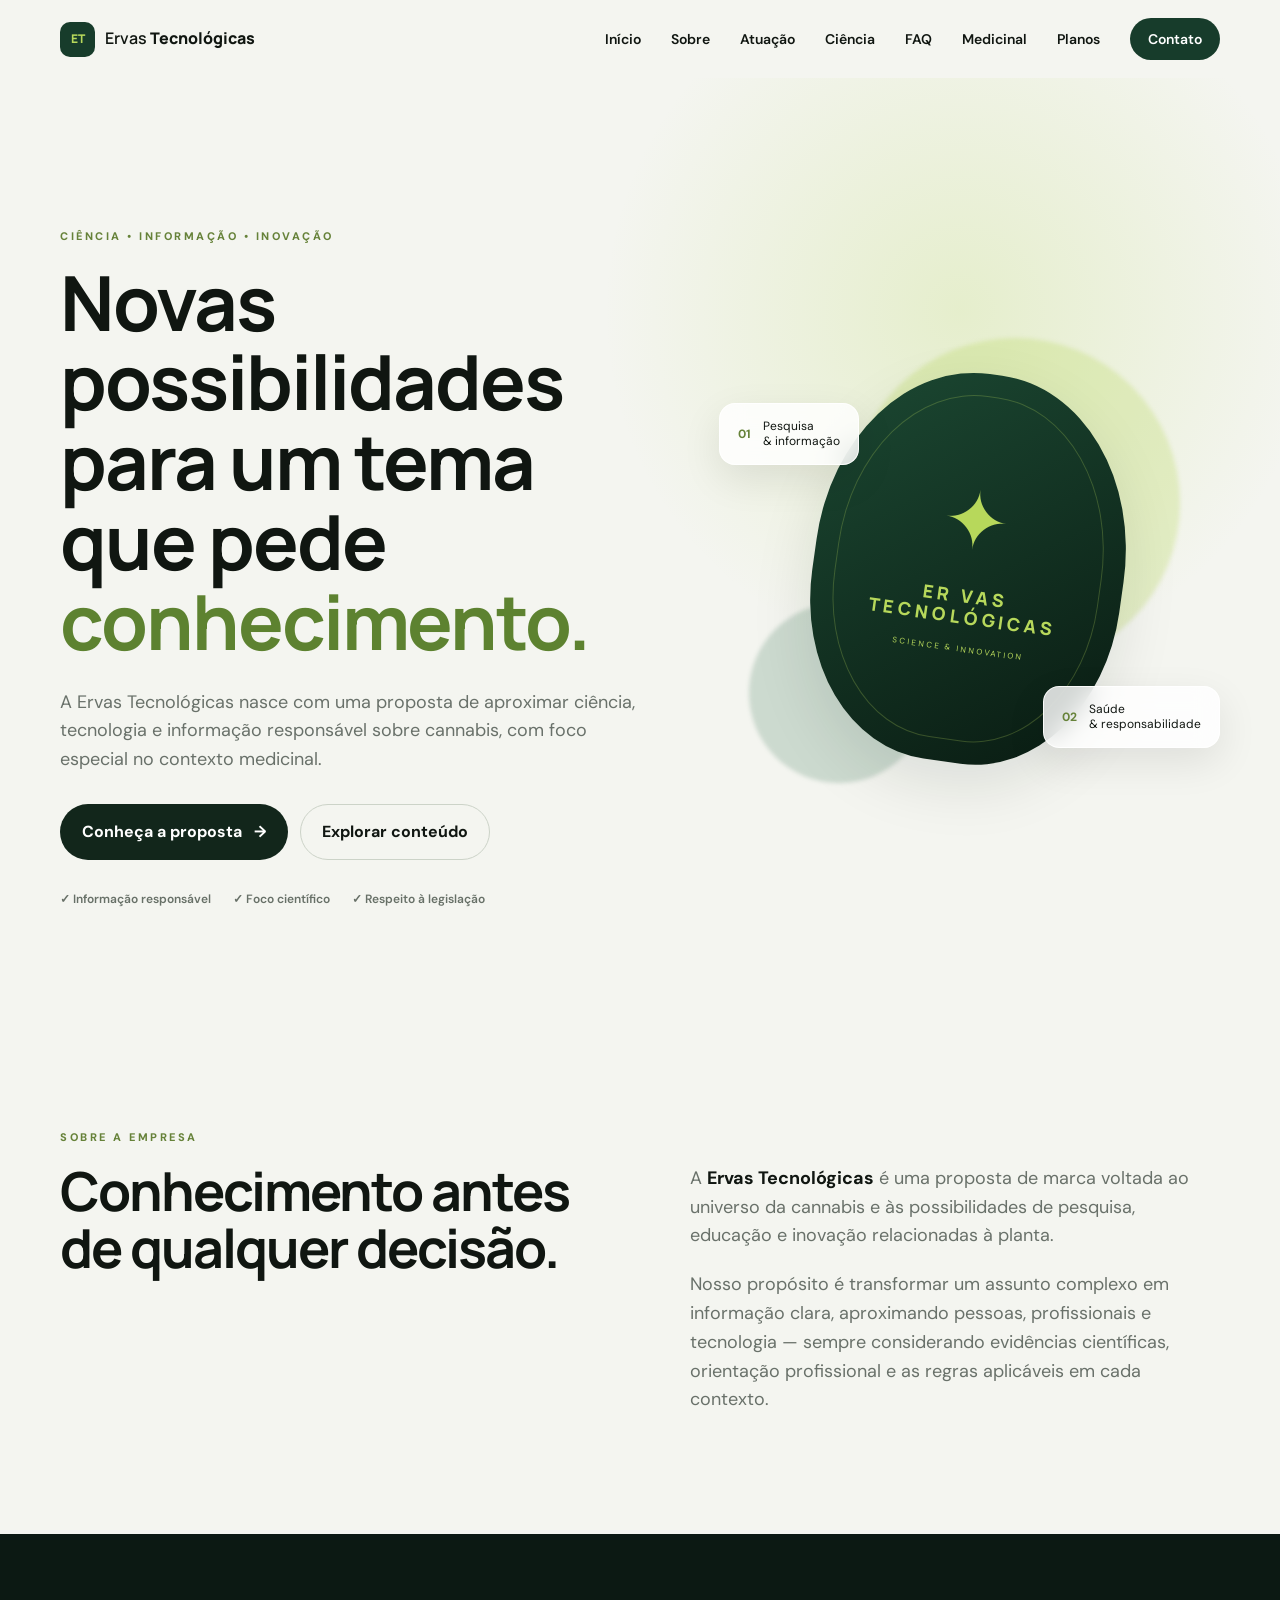
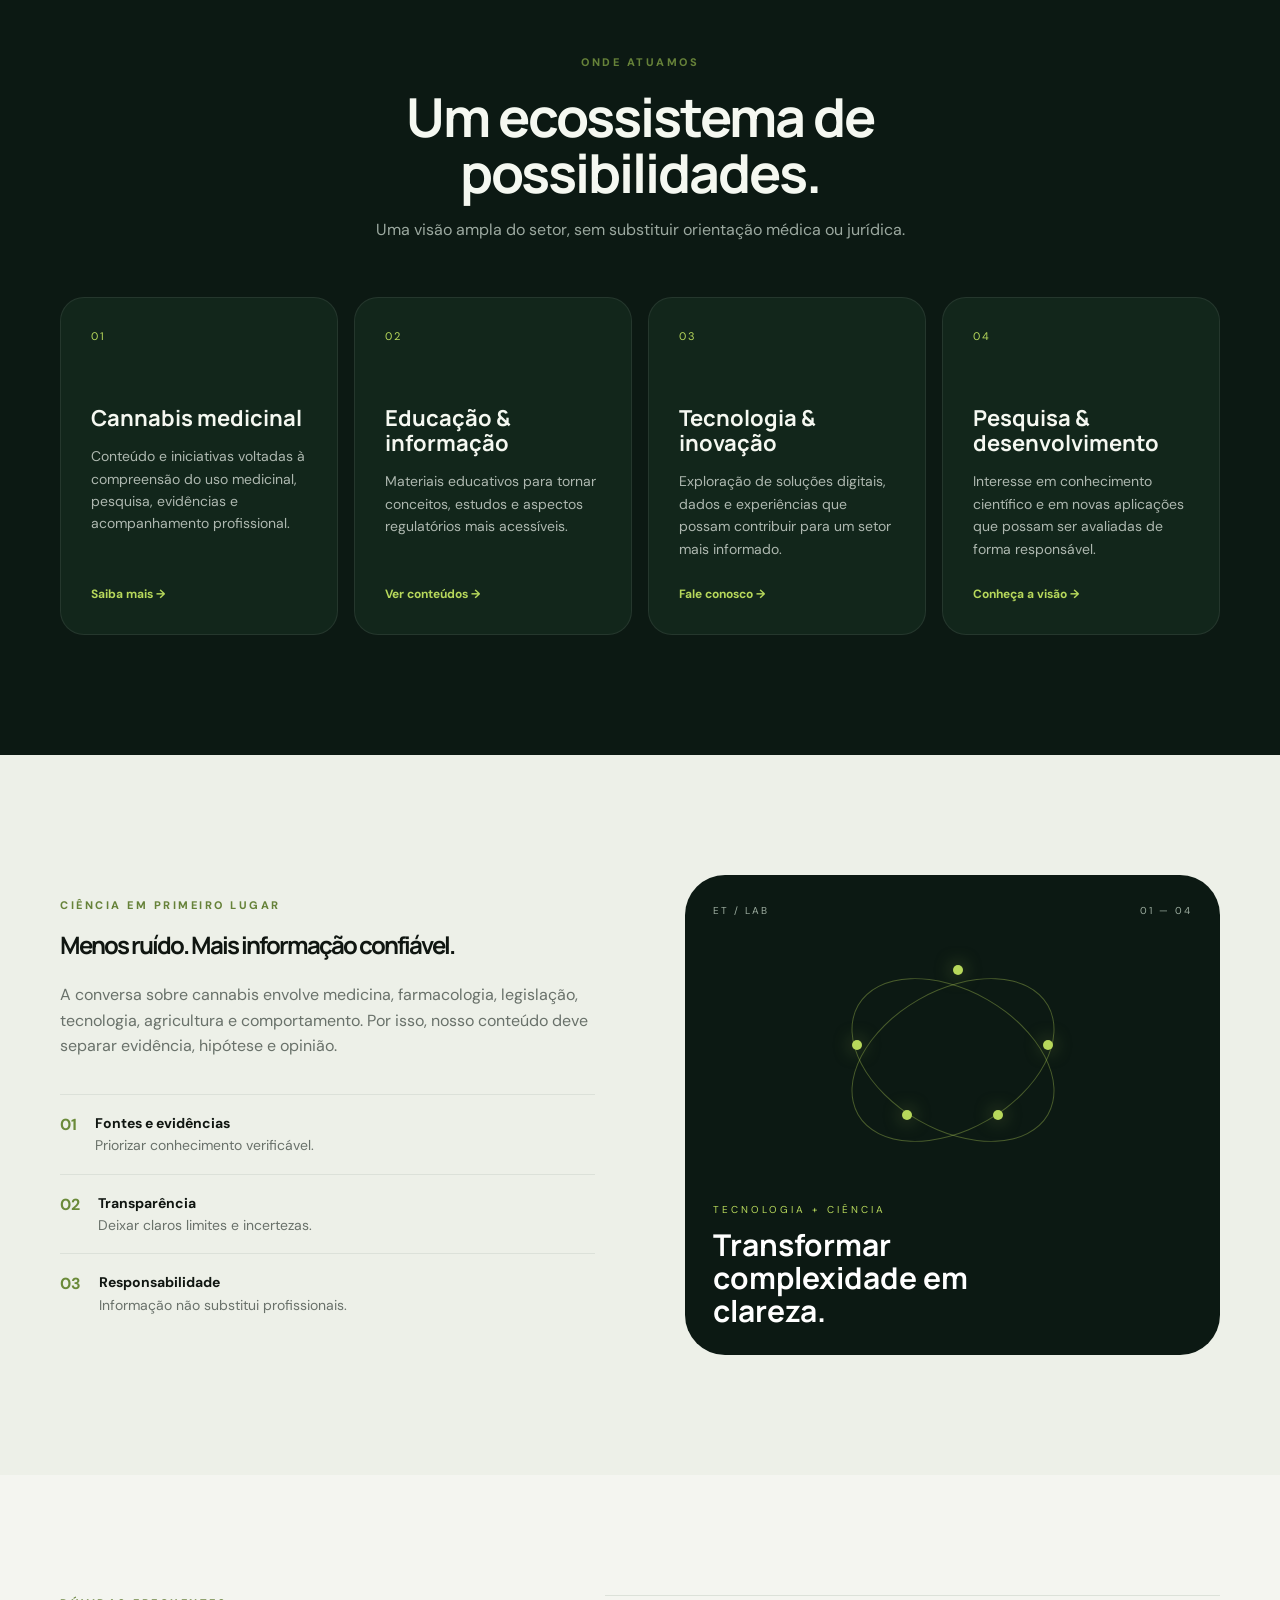
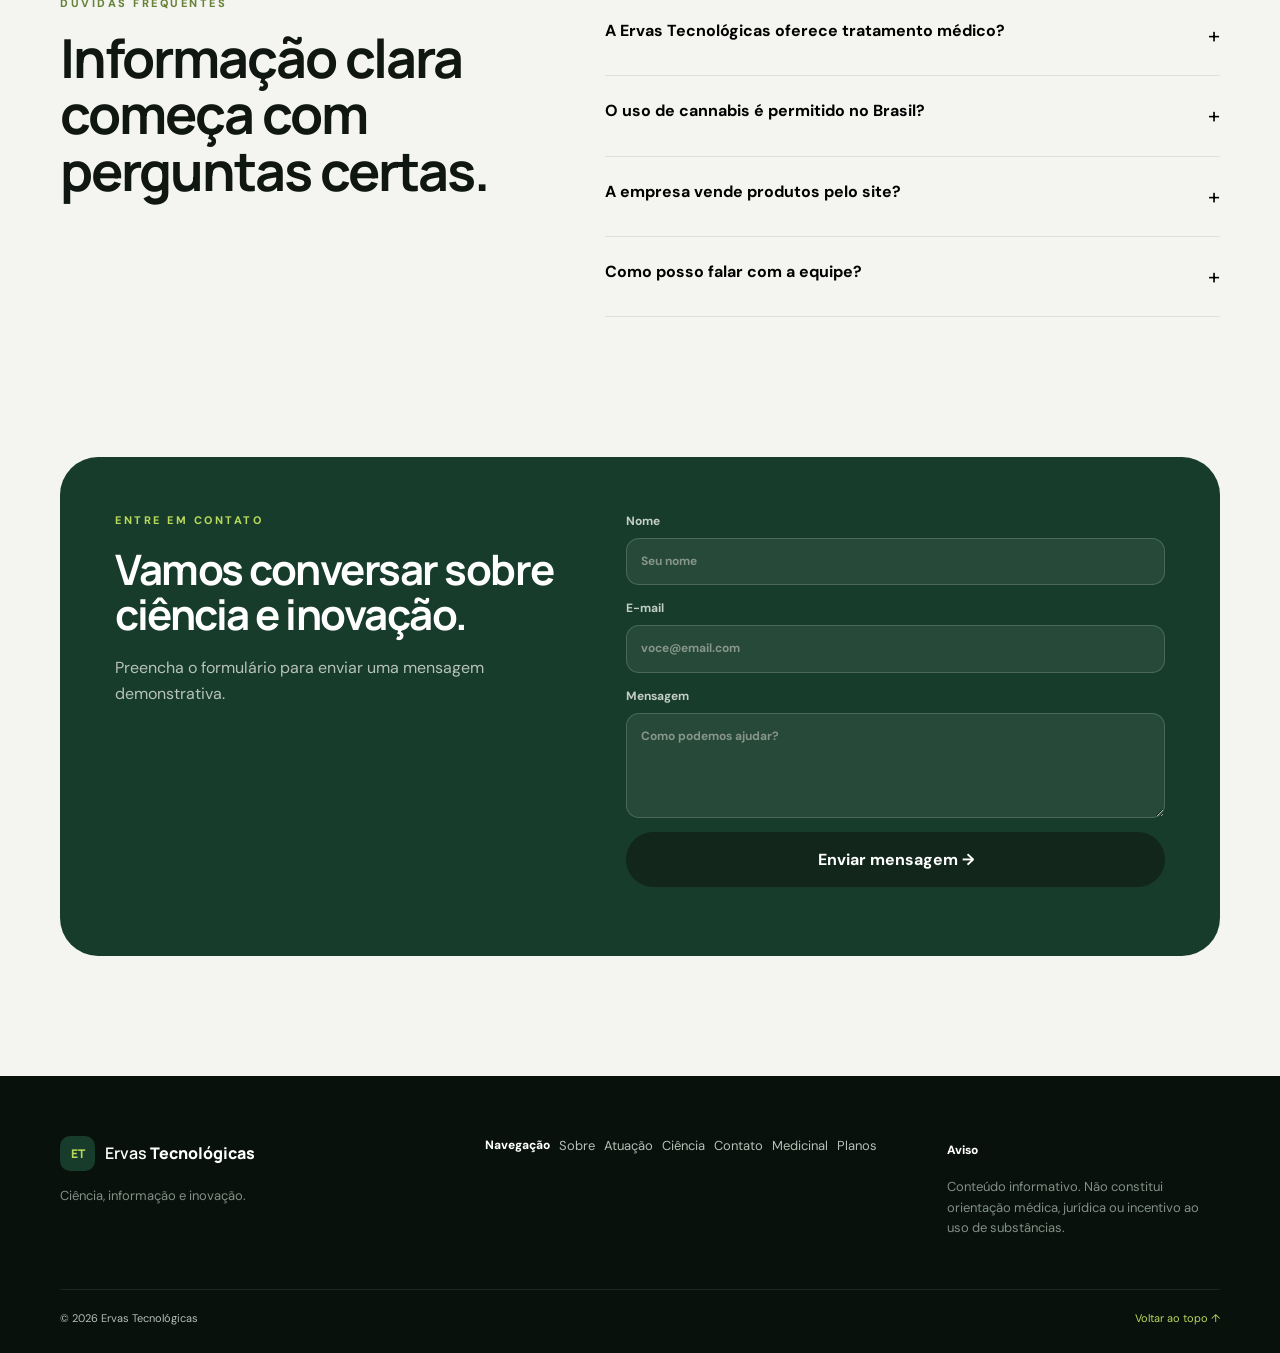
==== commit b4969908: "ET Finalizado" ====
--- a/index.html
+++ b/index.html
@@ -1,310 +1,351 @@
 <!doctype html>
 <!-- Define que este documento utiliza o padrão HTML5. -->
 <html lang="pt-BR">
-<!-- Define o idioma principal da página como português do Brasil. -->
-
-<head>
-  <!-- A seção HEAD guarda configurações, título, metadados e arquivos externos. -->
-  <meta charset="UTF-8" />
-  <!-- Faz o layout se adaptar corretamente a celulares e tablets. -->
-  <meta name="viewport" content="width=device-width, initial-scale=1.0" />
-  <meta name="description" content="Ervas Tecnológicas — informação, ciência e inovação em cannabis medicinal." />
-  <title>Ervas Tecnológicas | Ciência, Saúde & Inovação</title>
-  <link rel="icon" href="./img/favicon.png" type="image/x-icon" />
-  <!-- Importa o arquivo CSS responsável pelo visual, cores, espaçamentos e responsividade. -->
-  <link rel="stylesheet" href="css/style.css" />
-</head>
-
-<body>
-  <!-- BODY contém todo o conteúdo que aparece visualmente para o visitante. -->
-  <!-- HEADER: barra superior fixa com a marca e o menu principal. -->
-  <header class="site-header" id="topo">
-    <nav class="nav container">
-      <a class="brand" href="#inicio" aria-label="Ervas Tecnológicas - início">
-        <span class="brand-mark">ET</span>
-        <span>Ervas <strong>Tecnológicas</strong></span>
-      </a>
-      <button class="menu-toggle" aria-label="Abrir menu" aria-expanded="false">
-        ☰
-      </button>
-      <div class="nav-links">
-        <a href="#inicio">Início</a>
-        <a href="#sobre">Sobre</a>
-        <a href="#atuacao">Atuação</a>
-        <a href="#ciencia">Ciência</a>
-        <a href="#faq">FAQ</a>
-        <a href="produtos.html">Produtos</a>
-        <a class="nav-cta" href="#contato">Contato</a>
+  <!-- Define o idioma principal da página como português do Brasil. -->
+
+  <head>
+    <!-- A seção HEAD guarda configurações, título, metadados e arquivos externos. -->
+    <meta charset="UTF-8" />
+    <!-- Faz o layout se adaptar corretamente a celulares e tablets. -->
+    <meta name="viewport" content="width=device-width, initial-scale=1.0" />
+    <meta
+      name="description"
+      content="Ervas Tecnológicas — informação, ciência e inovação em cannabis medicinal."
+    />
+    <title>Ervas Tecnológicas | Ciência, Saúde & Inovação</title>
+    <link rel="icon" href="./img/favicon.png" type="image/x-icon" />
+    <!-- Importa o arquivo CSS responsável pelo visual, cores, espaçamentos e responsividade. -->
+    <link rel="stylesheet" href="css/style.css" />
+  </head>
+
+  <body>
+    <!-- BODY contém todo o conteúdo que aparece visualmente para o visitante. -->
+    <!-- HEADER: barra superior fixa com a marca e o menu principal. -->
+    <header class="site-header" id="topo">
+      <nav class="nav container">
+        <a
+          class="brand"
+          href="#inicio"
+          aria-label="Ervas Tecnológicas - início"
+        >
+          <span class="brand-mark">ET</span>
+          <span>Ervas <strong>Tecnológicas</strong></span>
+        </a>
+        <button
+          class="menu-toggle"
+          aria-label="Abrir menu"
+          aria-expanded="false"
+        >
+          ☰
+        </button>
+        <div class="nav-links">
+          <a href="#inicio">Início</a>
+          <a href="#sobre">Sobre</a>
+          <a href="#atuacao">Atuação</a>
+          <a href="#ciencia">Ciência</a>
+          <a href="#faq">FAQ</a>
+          <a href="cannabis.html">Medicinal</a>
+          <a href="planos.html">Planos</a>
+          <a class="nav-cta" href="#contato">Contato</a>
+        </div>
+      </nav>
+    </header>
+
+    <!-- MAIN: reúne o conteúdo principal dividido em seções. -->
+    <main>
+      <!-- HERO: primeira área da página, criada para apresentar a empresa e gerar interesse. -->
+      <section class="hero" id="inicio">
+        <div class="hero-glow"></div>
+        <div class="container hero-grid">
+          <div class="hero-copy reveal">
+            <p class="eyebrow">CIÊNCIA • INFORMAÇÃO • INOVAÇÃO</p>
+            <h1>
+              Novas possibilidades para um tema que pede
+              <span>conhecimento.</span>
+            </h1>
+            <p class="hero-text">
+              A Ervas Tecnológicas nasce com uma proposta de aproximar ciência,
+              tecnologia e informação responsável sobre cannabis, com foco
+              especial no contexto medicinal.
+            </p>
+            <div class="hero-actions">
+              <a class="btn btn-primary" href="#sobre"
+                >Conheça a proposta <span>→</span></a
+              >
+              <a class="btn btn-ghost" href="#ciencia">Explorar conteúdo</a>
+            </div>
+            <div class="trust-row">
+              <span>✓ Informação responsável</span>
+              <span>✓ Foco científico</span>
+              <span>✓ Respeito à legislação</span>
+            </div>
+          </div>
+          <div class="hero-art reveal delay">
+            <div class="orb orb-one"></div>
+            <div class="orb orb-two"></div>
+            <div class="leaf-card">
+              <div class="leaf-symbol">✦</div>
+              <span>ER VAS<br />TECNOLÓGICAS</span>
+              <small>SCIENCE &amp; INNOVATION</small>
+            </div>
+            <div class="floating-card card-a">
+              <b>01</b><span>Pesquisa<br />&amp; informação</span>
+            </div>
+            <div class="floating-card card-b">
+              <b>02</b><span>Saúde<br />&amp; responsabilidade</span>
+            </div>
+          </div>
+        </div>
+      </section>
+
+      <!-- SOBRE: apresenta a proposta e o posicionamento da Ervas Tecnológicas. -->
+      <section class="section intro" id="sobre">
+        <div class="container two-col">
+          <div class="section-heading reveal">
+            <p class="eyebrow">SOBRE A EMPRESA</p>
+            <h2>Conhecimento antes de qualquer decisão.</h2>
+          </div>
+          <div class="section-copy reveal">
+            <p>
+              A <strong>Ervas Tecnológicas</strong> é uma proposta de marca
+              voltada ao universo da cannabis e às possibilidades de pesquisa,
+              educação e inovação relacionadas à planta.
+            </p>
+            <p>
+              Nosso propósito é transformar um assunto complexo em informação
+              clara, aproximando pessoas, profissionais e tecnologia — sempre
+              considerando evidências científicas, orientação profissional e as
+              regras aplicáveis em cada contexto.
+            </p>
+          </div>
+        </div>
+      </section>
+
+      <!-- ATUAÇÃO: mostra as principais áreas em que a empresa pretende atuar. -->
+      <section class="section dark-section" id="atuacao">
+        <div class="container">
+          <div class="section-heading centered reveal">
+            <p class="eyebrow">ONDE ATUAMOS</p>
+            <h2>Um ecossistema de possibilidades.</h2>
+            <p>
+              Uma visão ampla do setor, sem substituir orientação médica ou
+              jurídica.
+            </p>
+          </div>
+          <div class="cards-grid">
+            <article class="info-card reveal">
+              <span class="icon">01</span>
+              <h3>Cannabis medicinal</h3>
+              <p>
+                Conteúdo e iniciativas voltadas à compreensão do uso medicinal,
+                pesquisa, evidências e acompanhamento profissional.
+              </p>
+              <a href="#ciencia">Saiba mais →</a>
+            </article>
+            <article class="info-card reveal">
+              <span class="icon">02</span>
+              <h3>Educação &amp; informação</h3>
+              <p>
+                Materiais educativos para tornar conceitos, estudos e aspectos
+                regulatórios mais acessíveis.
+              </p>
+              <a href="#ciencia">Ver conteúdos →</a>
+            </article>
+            <article class="info-card reveal">
+              <span class="icon">03</span>
+              <h3>Tecnologia &amp; inovação</h3>
+              <p>
+                Exploração de soluções digitais, dados e experiências que possam
+                contribuir para um setor mais informado.
+              </p>
+              <a href="#contato">Fale conosco →</a>
+            </article>
+            <article class="info-card reveal">
+              <span class="icon">04</span>
+              <h3>Pesquisa &amp; desenvolvimento</h3>
+              <p>
+                Interesse em conhecimento científico e em novas aplicações que
+                possam ser avaliadas de forma responsável.
+              </p>
+              <a href="#ciencia">Conheça a visão →</a>
+            </article>
+          </div>
+        </div>
+      </section>
+
+      <!-- CIÊNCIA: reforça o posicionamento baseado em informação e evidências. -->
+      <section class="section science" id="ciencia">
+        <div class="container science-grid">
+          <div class="science-copy reveal">
+            <p class="eyebrow">CIÊNCIA EM PRIMEIRO LUGAR</p>
+            <h2>Menos ruído. Mais informação confiável.</h2>
+            <p>
+              A conversa sobre cannabis envolve medicina, farmacologia,
+              legislação, tecnologia, agricultura e comportamento. Por isso,
+              nosso conteúdo deve separar evidência, hipótese e opinião.
+            </p>
+            <div class="principles">
+              <div>
+                <b>01</b
+                ><span
+                  ><strong>Fontes e evidências</strong><br />Priorizar
+                  conhecimento verificável.</span
+                >
+              </div>
+              <div>
+                <b>02</b
+                ><span
+                  ><strong>Transparência</strong><br />Deixar claros limites e
+                  incertezas.</span
+                >
+              </div>
+              <div>
+                <b>03</b
+                ><span
+                  ><strong>Responsabilidade</strong><br />Informação não
+                  substitui profissionais.</span
+                >
+              </div>
+            </div>
+          </div>
+          <div class="data-panel reveal">
+            <div class="panel-top">
+              <span>ET / LAB</span><span>01 — 04</span>
+            </div>
+            <div class="molecule">
+              <div class="ring ring-1"></div>
+              <div class="ring ring-2"></div>
+              <div class="node n1"></div>
+              <div class="node n2"></div>
+              <div class="node n3"></div>
+              <div class="node n4"></div>
+              <div class="node n5"></div>
+            </div>
+            <p>TECNOLOGIA + CIÊNCIA</p>
+            <strong>Transformar complexidade em clareza.</strong>
+          </div>
+        </div>
+      </section>
+
+      <!-- FAQ: perguntas frequentes controladas pelo JavaScript. -->
+      <section class="section faq-section" id="faq">
+        <div class="container faq-grid">
+          <div class="section-heading reveal">
+            <p class="eyebrow">DÚVIDAS FREQUENTES</p>
+            <h2>Informação clara começa com perguntas certas.</h2>
+          </div>
+          <div class="faq-list reveal">
+            <div class="faq-item">
+              <button class="faq-question">
+                A Ervas Tecnológicas oferece tratamento médico?<span>+</span>
+              </button>
+              <div class="faq-answer">
+                Não. Conteúdo institucional não substitui consulta, diagnóstico,
+                prescrição ou acompanhamento de profissionais habilitados.
+              </div>
+            </div>
+            <div class="faq-item">
+              <button class="faq-question">
+                O uso de cannabis é permitido no Brasil?<span>+</span>
+              </button>
+              <div class="faq-answer">
+                As regras dependem da finalidade, do produto e do contexto. O
+                site deve apresentar informações regulatórias atualizadas e
+                orientar o visitante a consultar fontes oficiais e profissionais
+                habilitados.
+              </div>
+            </div>
+            <div class="faq-item">
+              <button class="faq-question">
+                A empresa vende produtos pelo site?<span>+</span>
+              </button>
+              <div class="faq-answer">
+                Esta versão é institucional e informativa. Qualquer oferta,
+                comercialização ou intermediação deve ser implementada somente
+                após validação jurídica e regulatória específica.
+              </div>
+            </div>
+            <div class="faq-item">
+              <button class="faq-question">
+                Como posso falar com a equipe?<span>+</span>
+              </button>
+              <div class="faq-answer">
+                Use o formulário de contato abaixo. O envio demonstrativo desta
+                versão funciona apenas no navegador e não encaminha dados para
+                um servidor.
+              </div>
+            </div>
+          </div>
+        </div>
+      </section>
+
+      <!-- CONTATO: formulário para interação com visitantes. -->
+      <section class="section contact" id="contato">
+        <div class="container contact-box reveal">
+          <div>
+            <p class="eyebrow">ENTRE EM CONTATO</p>
+            <h2>Vamos conversar sobre ciência e inovação.</h2>
+            <p>Preencha o formulário para enviar uma mensagem demonstrativa.</p>
+          </div>
+          <form id="contactForm" class="contact-form">
+            <label
+              >Nome<input type="text" id="name" required placeholder="Seu nome"
+            /></label>
+            <label
+              >E-mail<input
+                type="email"
+                id="email"
+                required
+                placeholder="voce@email.com"
+            /></label>
+            <label
+              >Mensagem<textarea
+                id="message"
+                required
+                rows="4"
+                placeholder="Como podemos ajudar?"
+              ></textarea>
+            </label>
+            <button class="btn btn-primary" type="submit">
+              Enviar mensagem →
+            </button>
+            <p class="form-status" id="formStatus" aria-live="polite"></p>
+          </form>
+        </div>
+      </section>
+    </main>
+
+    <!-- FOOTER: informações finais, navegação e aviso institucional. -->
+    <footer class="footer">
+      <div class="container footer-grid">
+        <div>
+          <a class="brand" href="#inicio"
+            ><span class="brand-mark">ET</span
+            ><span>Ervas <strong>Tecnológicas</strong></span></a
+          >
+          <p>Ciência, informação e inovação.</p>
+        </div>
+        <div>
+          <span class="footer-title">Navegação</span><a href="#sobre">Sobre</a
+          ><a href="#atuacao">Atuação</a><a href="#ciencia">Ciência</a
+          ><a href="#contato">Contato</a><a href="cannabis.html">Medicinal</a
+          ><a href="planos.html">Planos</a>
+        </div>
+        <div>
+          <span class="footer-title">Aviso</span>
+          <p>
+            Conteúdo informativo. Não constitui orientação médica, jurídica ou
+            incentivo ao uso de substâncias.
+          </p>
+        </div>
       </div>
-    </nav>
-  </header>
-
-  <!-- MAIN: reúne o conteúdo principal dividido em seções. -->
-  <main>
-    <!-- HERO: primeira área da página, criada para apresentar a empresa e gerar interesse. -->
-    <section class="hero" id="inicio">
-      <div class="hero-glow"></div>
-      <div class="container hero-grid">
-        <div class="hero-copy reveal">
-          <p class="eyebrow">CIÊNCIA • INFORMAÇÃO • INOVAÇÃO</p>
-          <h1>
-            Novas possibilidades para um tema que pede
-            <span>conhecimento.</span>
-          </h1>
-          <p class="hero-text">
-            A Ervas Tecnológicas nasce com uma proposta de aproximar ciência,
-            tecnologia e informação responsável sobre cannabis, com foco
-            especial no contexto medicinal.
-          </p>
-          <div class="hero-actions">
-            <a class="btn btn-primary" href="#sobre">Conheça a proposta <span>→</span></a>
-            <a class="btn btn-ghost" href="#ciencia">Explorar conteúdo</a>
-          </div>
-          <div class="trust-row">
-            <span>✓ Informação responsável</span>
-            <span>✓ Foco científico</span>
-            <span>✓ Respeito à legislação</span>
-          </div>
-        </div>
-        <div class="hero-art reveal delay">
-          <div class="orb orb-one"></div>
-          <div class="orb orb-two"></div>
-          <div class="leaf-card">
-            <div class="leaf-symbol">✦</div>
-            <span>ER VAS<br />TECNOLÓGICAS</span>
-            <small>SCIENCE &amp; INNOVATION</small>
-          </div>
-          <div class="floating-card card-a">
-            <b>01</b><span>Pesquisa<br />&amp; informação</span>
-          </div>
-          <div class="floating-card card-b">
-            <b>02</b><span>Saúde<br />&amp; responsabilidade</span>
-          </div>
-        </div>
+      <div class="container footer-bottom">
+        <span>© <span id="year"></span> Ervas Tecnológicas</span
+        ><a href="#topo">Voltar ao topo ↑</a>
       </div>
-    </section>
-
-    <!-- SOBRE: apresenta a proposta e o posicionamento da Ervas Tecnológicas. -->
-    <section class="section intro" id="sobre">
-      <div class="container two-col">
-        <div class="section-heading reveal">
-          <p class="eyebrow">SOBRE A EMPRESA</p>
-          <h2>Conhecimento antes de qualquer decisão.</h2>
-        </div>
-        <div class="section-copy reveal">
-          <p>
-            A <strong>Ervas Tecnológicas</strong> é uma proposta de marca
-            voltada ao universo da cannabis e às possibilidades de pesquisa,
-            educação e inovação relacionadas à planta.
-          </p>
-          <p>
-            Nosso propósito é transformar um assunto complexo em informação
-            clara, aproximando pessoas, profissionais e tecnologia — sempre
-            considerando evidências científicas, orientação profissional e as
-            regras aplicáveis em cada contexto.
-          </p>
-        </div>
-      </div>
-    </section>
-
-    <!-- ATUAÇÃO: mostra as principais áreas em que a empresa pretende atuar. -->
-    <section class="section dark-section" id="atuacao">
-      <div class="container">
-        <div class="section-heading centered reveal">
-          <p class="eyebrow">ONDE ATUAMOS</p>
-          <h2>Um ecossistema de possibilidades.</h2>
-          <p>
-            Uma visão ampla do setor, sem substituir orientação médica ou
-            jurídica.
-          </p>
-        </div>
-        <div class="cards-grid">
-          <article class="info-card reveal">
-            <span class="icon">01</span>
-            <h3>Cannabis medicinal</h3>
-            <p>
-              Conteúdo e iniciativas voltadas à compreensão do uso medicinal,
-              pesquisa, evidências e acompanhamento profissional.
-            </p>
-            <a href="#ciencia">Saiba mais →</a>
-          </article>
-          <article class="info-card reveal">
-            <span class="icon">02</span>
-            <h3>Educação &amp; informação</h3>
-            <p>
-              Materiais educativos para tornar conceitos, estudos e aspectos
-              regulatórios mais acessíveis.
-            </p>
-            <a href="#ciencia">Ver conteúdos →</a>
-          </article>
-          <article class="info-card reveal">
-            <span class="icon">03</span>
-            <h3>Tecnologia &amp; inovação</h3>
-            <p>
-              Exploração de soluções digitais, dados e experiências que possam
-              contribuir para um setor mais informado.
-            </p>
-            <a href="#contato">Fale conosco →</a>
-          </article>
-          <article class="info-card reveal">
-            <span class="icon">04</span>
-            <h3>Pesquisa &amp; desenvolvimento</h3>
-            <p>
-              Interesse em conhecimento científico e em novas aplicações que
-              possam ser avaliadas de forma responsável.
-            </p>
-            <a href="#ciencia">Conheça a visão →</a>
-          </article>
-        </div>
-      </div>
-    </section>
-
-    <!-- CIÊNCIA: reforça o posicionamento baseado em informação e evidências. -->
-    <section class="section science" id="ciencia">
-      <div class="container science-grid">
-        <div class="science-copy reveal">
-          <p class="eyebrow">CIÊNCIA EM PRIMEIRO LUGAR</p>
-          <h2>Menos ruído. Mais informação confiável.</h2>
-          <p>
-            A conversa sobre cannabis envolve medicina, farmacologia,
-            legislação, tecnologia, agricultura e comportamento. Por isso,
-            nosso conteúdo deve separar evidência, hipótese e opinião.
-          </p>
-          <div class="principles">
-            <div>
-              <b>01</b><span><strong>Fontes e evidências</strong><br />Priorizar
-                conhecimento verificável.</span>
-            </div>
-            <div>
-              <b>02</b><span><strong>Transparência</strong><br />Deixar claros limites e
-                incertezas.</span>
-            </div>
-            <div>
-              <b>03</b><span><strong>Responsabilidade</strong><br />Informação não
-                substitui profissionais.</span>
-            </div>
-          </div>
-        </div>
-        <div class="data-panel reveal">
-          <div class="panel-top">
-            <span>ET / LAB</span><span>01 — 04</span>
-          </div>
-          <div class="molecule">
-            <div class="ring ring-1"></div>
-            <div class="ring ring-2"></div>
-            <div class="node n1"></div>
-            <div class="node n2"></div>
-            <div class="node n3"></div>
-            <div class="node n4"></div>
-            <div class="node n5"></div>
-          </div>
-          <p>TECNOLOGIA + CIÊNCIA</p>
-          <strong>Transformar complexidade em clareza.</strong>
-        </div>
-      </div>
-    </section>
-
-    <!-- FAQ: perguntas frequentes controladas pelo JavaScript. -->
-    <section class="section faq-section" id="faq">
-      <div class="container faq-grid">
-        <div class="section-heading reveal">
-          <p class="eyebrow">DÚVIDAS FREQUENTES</p>
-          <h2>Informação clara começa com perguntas certas.</h2>
-        </div>
-        <div class="faq-list reveal">
-          <div class="faq-item">
-            <button class="faq-question">
-              A Ervas Tecnológicas oferece tratamento médico?<span>+</span>
-            </button>
-            <div class="faq-answer">
-              Não. Conteúdo institucional não substitui consulta, diagnóstico,
-              prescrição ou acompanhamento de profissionais habilitados.
-            </div>
-          </div>
-          <div class="faq-item">
-            <button class="faq-question">
-              O uso de cannabis é permitido no Brasil?<span>+</span>
-            </button>
-            <div class="faq-answer">
-              As regras dependem da finalidade, do produto e do contexto. O
-              site deve apresentar informações regulatórias atualizadas e
-              orientar o visitante a consultar fontes oficiais e profissionais
-              habilitados.
-            </div>
-          </div>
-          <div class="faq-item">
-            <button class="faq-question">
-              A empresa vende produtos pelo site?<span>+</span>
-            </button>
-            <div class="faq-answer">
-              Esta versão é institucional e informativa. Qualquer oferta,
-              comercialização ou intermediação deve ser implementada somente
-              após validação jurídica e regulatória específica.
-            </div>
-          </div>
-          <div class="faq-item">
-            <button class="faq-question">
-              Como posso falar com a equipe?<span>+</span>
-            </button>
-            <div class="faq-answer">
-              Use o formulário de contato abaixo. O envio demonstrativo desta
-              versão funciona apenas no navegador e não encaminha dados para
-              um servidor.
-            </div>
-          </div>
-        </div>
-      </div>
-    </section>
-
-    <!-- CONTATO: formulário para interação com visitantes. -->
-    <section class="section contact" id="contato">
-      <div class="container contact-box reveal">
-        <div>
-          <p class="eyebrow">ENTRE EM CONTATO</p>
-          <h2>Vamos conversar sobre ciência e inovação.</h2>
-          <p>Preencha o formulário para enviar uma mensagem demonstrativa.</p>
-        </div>
-        <form id="contactForm" class="contact-form">
-          <label>Nome<input type="text" id="name" required placeholder="Seu nome" /></label>
-          <label>E-mail<input type="email" id="email" required placeholder="voce@email.com" /></label>
-          <label>Mensagem<textarea id="message" required rows="4" placeholder="Como podemos ajudar?"></textarea>
-          </label>
-          <button class="btn btn-primary" type="submit">
-            Enviar mensagem →
-          </button>
-          <p class="form-status" id="formStatus" aria-live="polite"></p>
-        </form>
-      </div>
-    </section>
-  </main>
-
-  <!-- FOOTER: informações finais, navegação e aviso institucional. -->
-  <footer class="footer">
-    <div class="container footer-grid">
-      <div>
-        <a class="brand" href="#inicio"><span class="brand-mark">ET</span><span>Ervas
-            <strong>Tecnológicas</strong></span></a>
-        <p>Ciência, informação e inovação.</p>
-      </div>
-      <div>
-        <span class="footer-title">Navegação</span><a href="#sobre">Sobre</a><a href="#atuacao">Atuação</a><a
-          href="#ciencia">Ciência</a><a href="#contato">Contato</a>
-      </div>
-      <div>
-        <span class="footer-title">Aviso</span>
-        <p>
-          Conteúdo informativo. Não constitui orientação médica, jurídica ou
-          incentivo ao uso de substâncias.
-        </p>
-      </div>
-    </div>
-    <div class="container footer-bottom">
-      <span>© <span id="year"></span> Ervas Tecnológicas</span><a href="#topo">Voltar ao topo ↑</a>
-    </div>
-  </footer>
-
-  <!-- Importa o JavaScript, que adiciona interatividade ao site. -->
-  <script src="js/script.js"></script>
-</body>
-
-</html>+    </footer>
+
+    <!-- Importa o JavaScript, que adiciona interatividade ao site. -->
+    <script src="js/script.js"></script>
+  </body>
+</html>
--- a/css/style.css
+++ b/css/style.css
@@ -26,6 +26,7 @@
 }
 html {
   scroll-behavior: smooth;
+  /* scroll-padding-top: 90px; */
 } /* rolagem suave para âncoras */
 
 body {
@@ -180,7 +181,7 @@
   transition: 0.25s;
 }
 .btn-primary {
-  background: var(--green);
+  background: var(--dark2);
   color: white;
 }
 .btn-primary:hover {
@@ -621,6 +622,9 @@
   margin-top: 15px;
   color: #829087;
 }
+.footer-grid a:hover {
+  color: var(--lime);
+}
 .footer-grid > div:nth-child(2) {
   display: flex;
   /* flex-direction: column; */
@@ -702,6 +706,7 @@
     position: absolute;
     top: 70px;
     left: 14px;
+    gap: 4px;
     right: 14px;
     background: white;
     border: 1px solid var(--line);
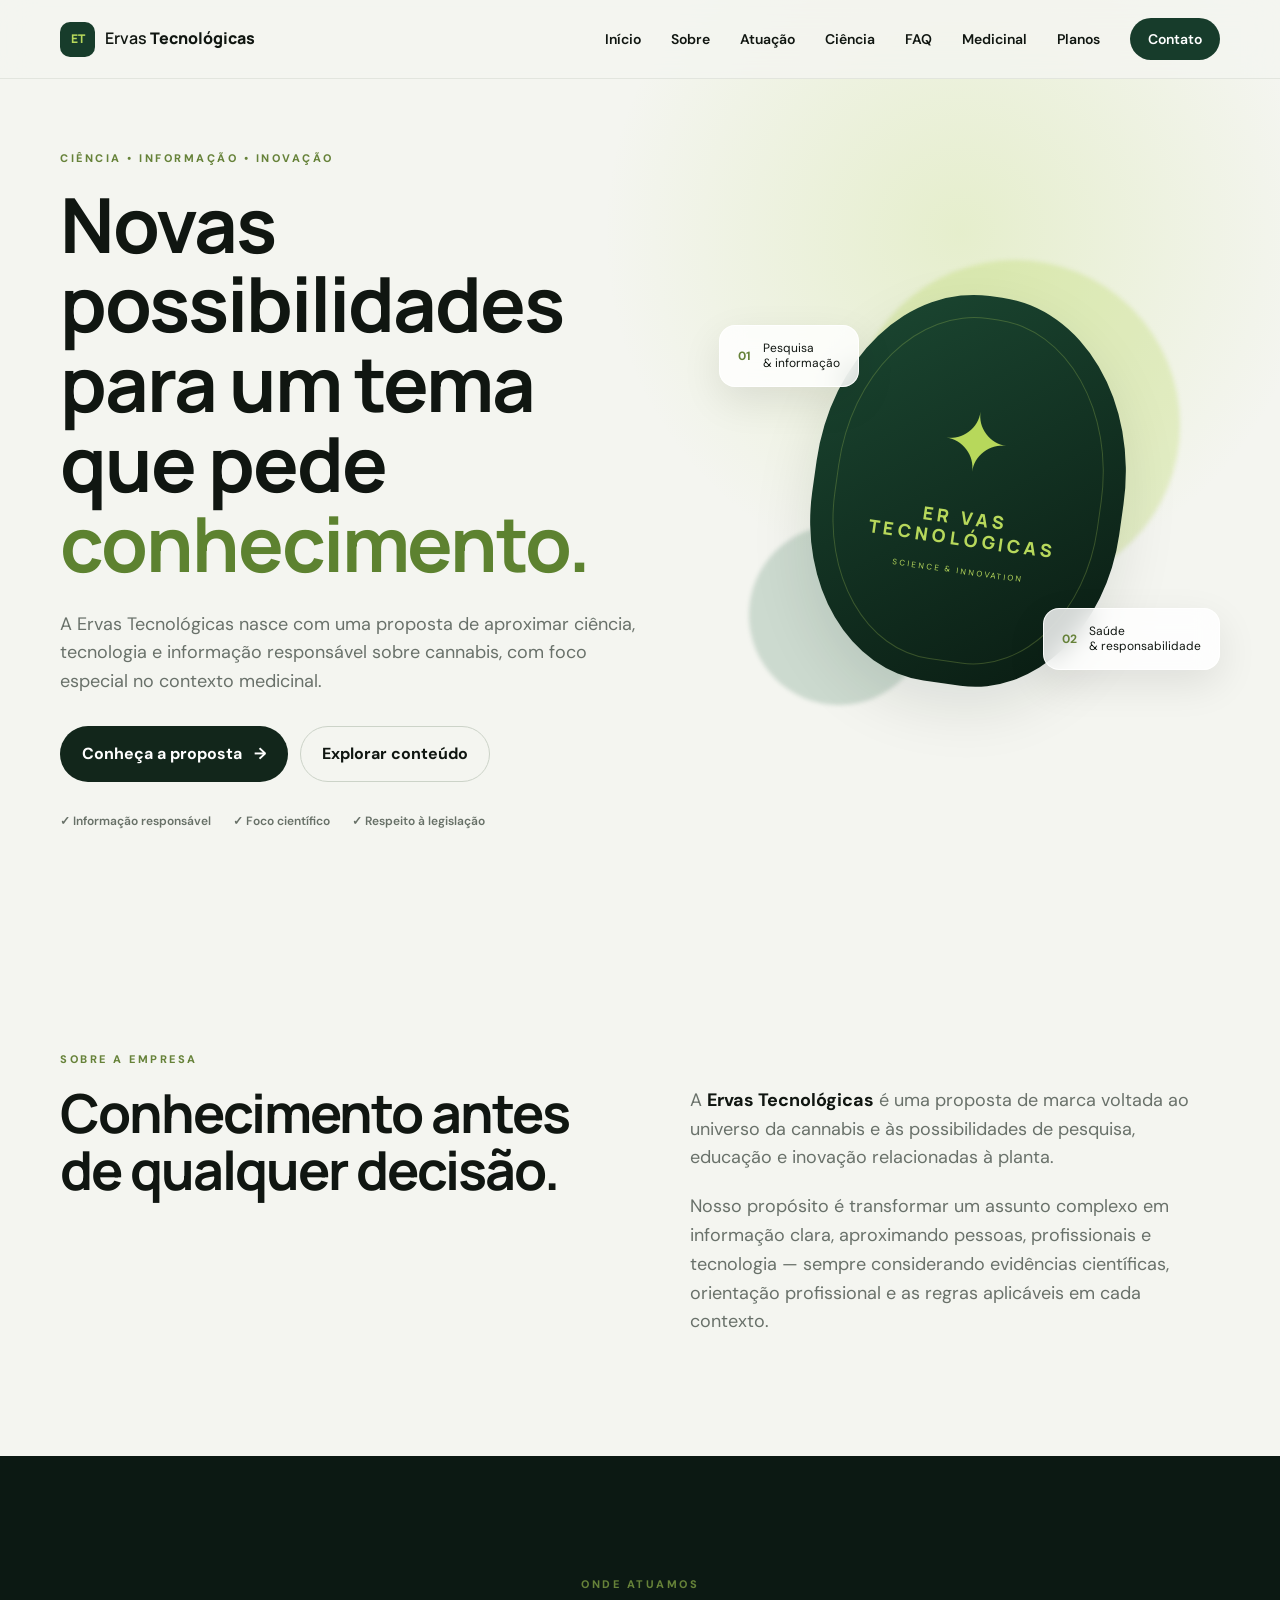
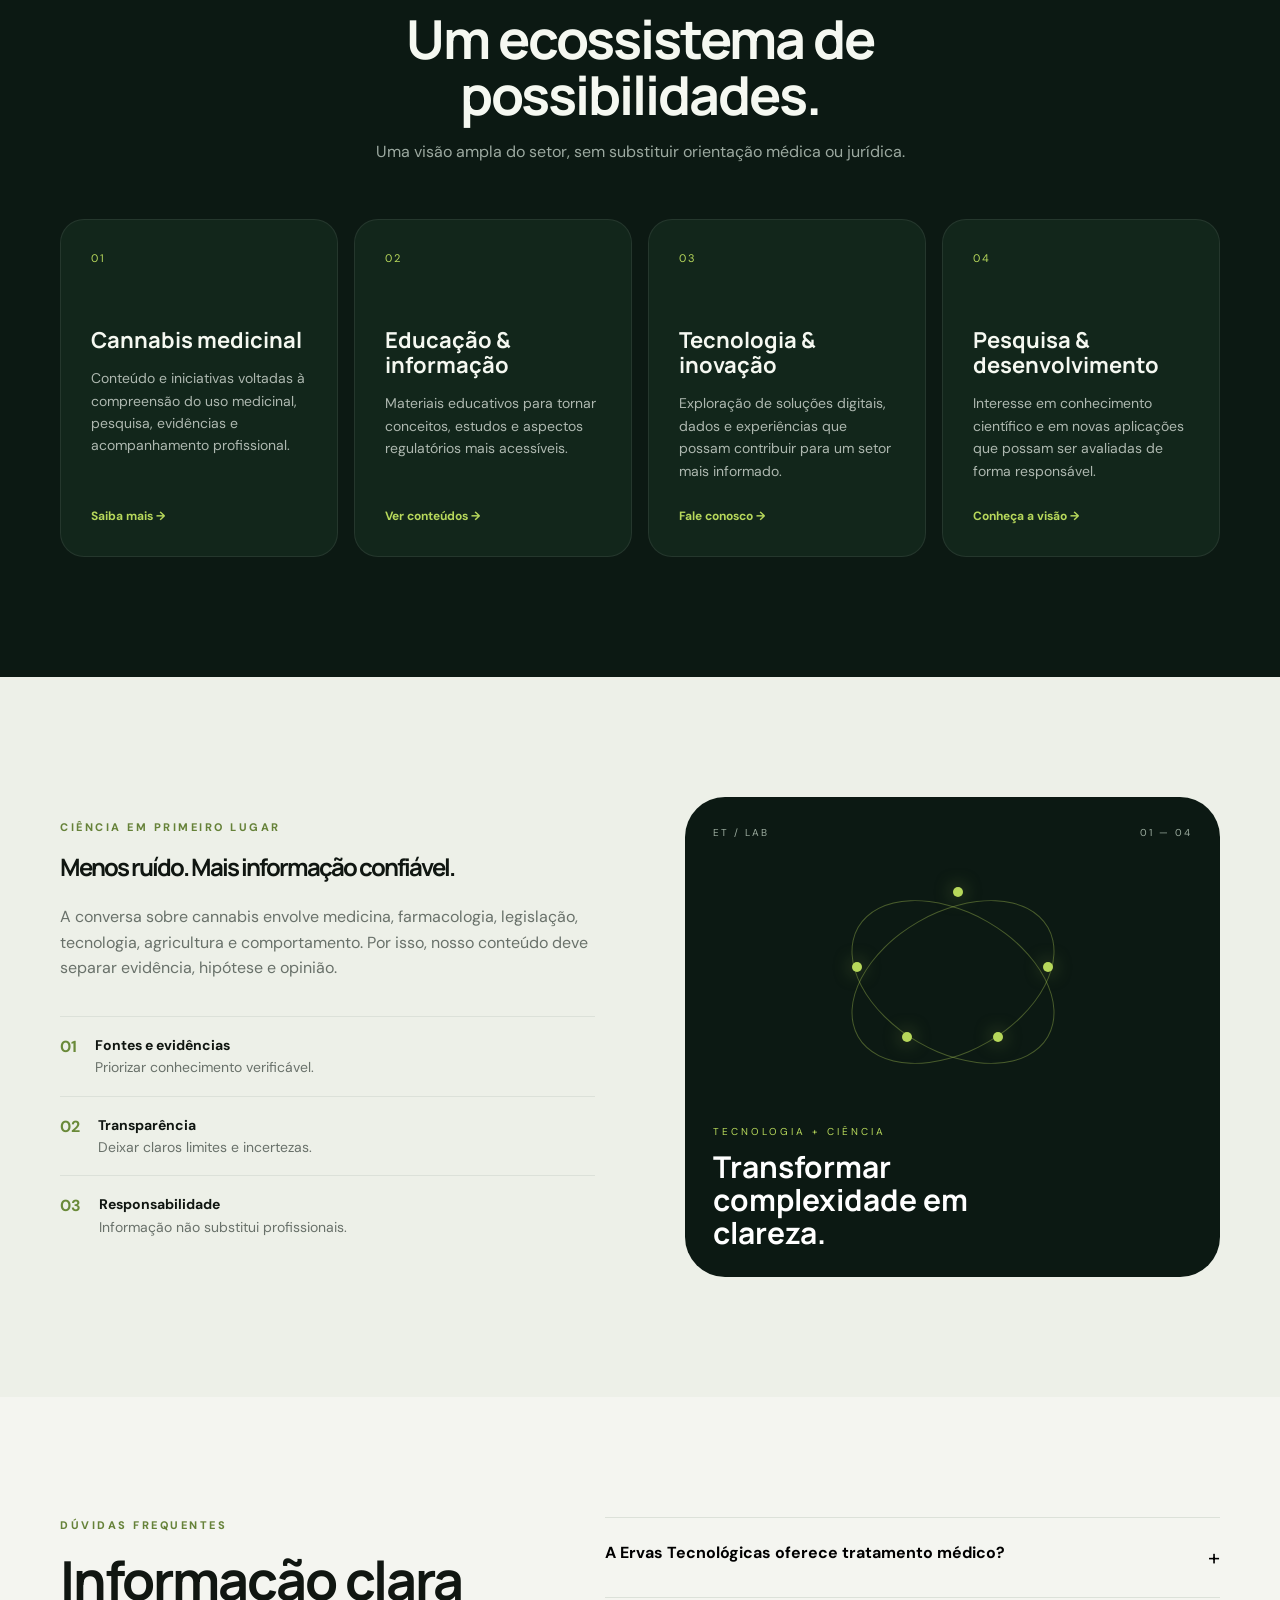
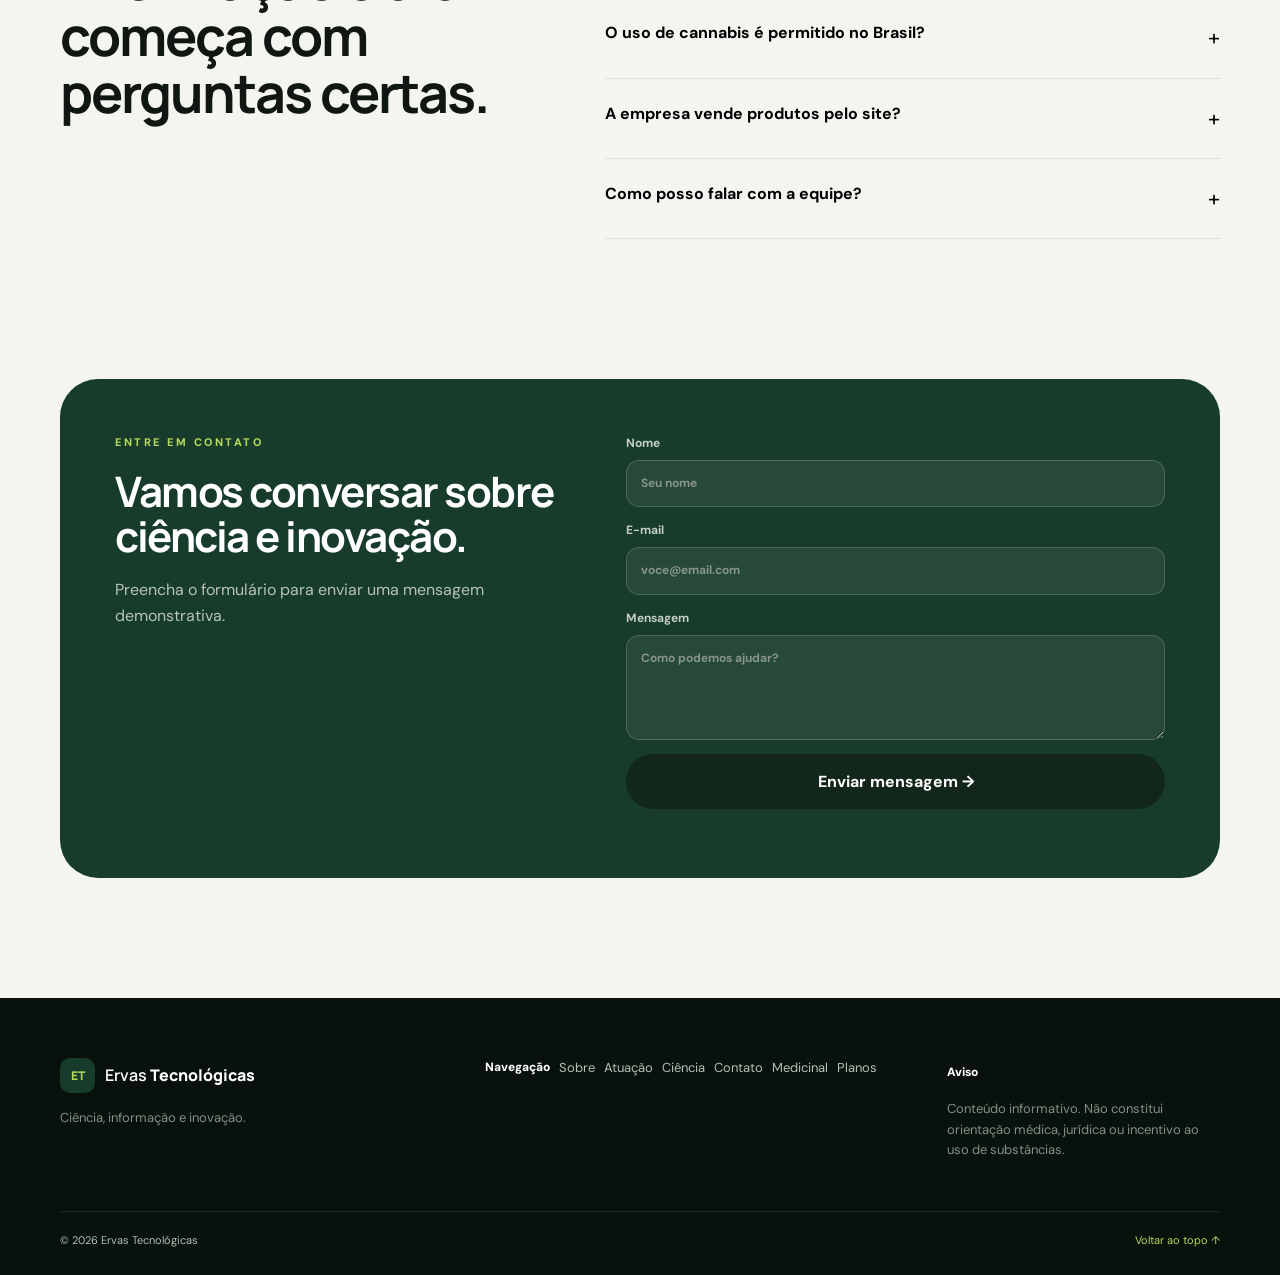
==== commit 58804d2b: "ET Finalizado" ====
--- a/index.html
+++ b/index.html
@@ -33,12 +33,15 @@
         </a>
         <button
           class="menu-toggle"
+          type="button"
           aria-label="Abrir menu"
           aria-expanded="false"
+            aria-controls="menu"
+
         >
           ☰
         </button>
-        <div class="nav-links">
+        <div class="nav-links" id="menu">
           <a href="#inicio">Início</a>
           <a href="#sobre">Sobre</a>
           <a href="#atuacao">Atuação</a>
--- a/css/style.css
+++ b/css/style.css
@@ -50,7 +50,7 @@
   margin: auto;
 }
 /* HEADER: mantém o menu visível no topo durante a navegação. */
-.header {
+.site-header {
   position: fixed;
   top: 0;
   left: 0;
@@ -712,16 +712,24 @@
     border: 1px solid var(--line);
     border-radius: 18px;
     padding: 14px;
-    display: none;
+    display: flex;
     flex-direction: column;
     align-items: stretch;
     box-shadow: var(--shadow);
+    opacity: 0;
+    visibility: hidden;
+    transform: translateY(-10px);
+    transition: opacity 0.25s ease, visibility 0.25s ease, transform 0.25s ease;
   }
   .nav-links.open {
     display: flex;
+    opacity: 1;
+    visibility: visible;
+    transform: translateY(0);
   }
   .nav-links a {
     padding: 11px;
+    display: block;;
   }
   .hero {
     min-height: auto;
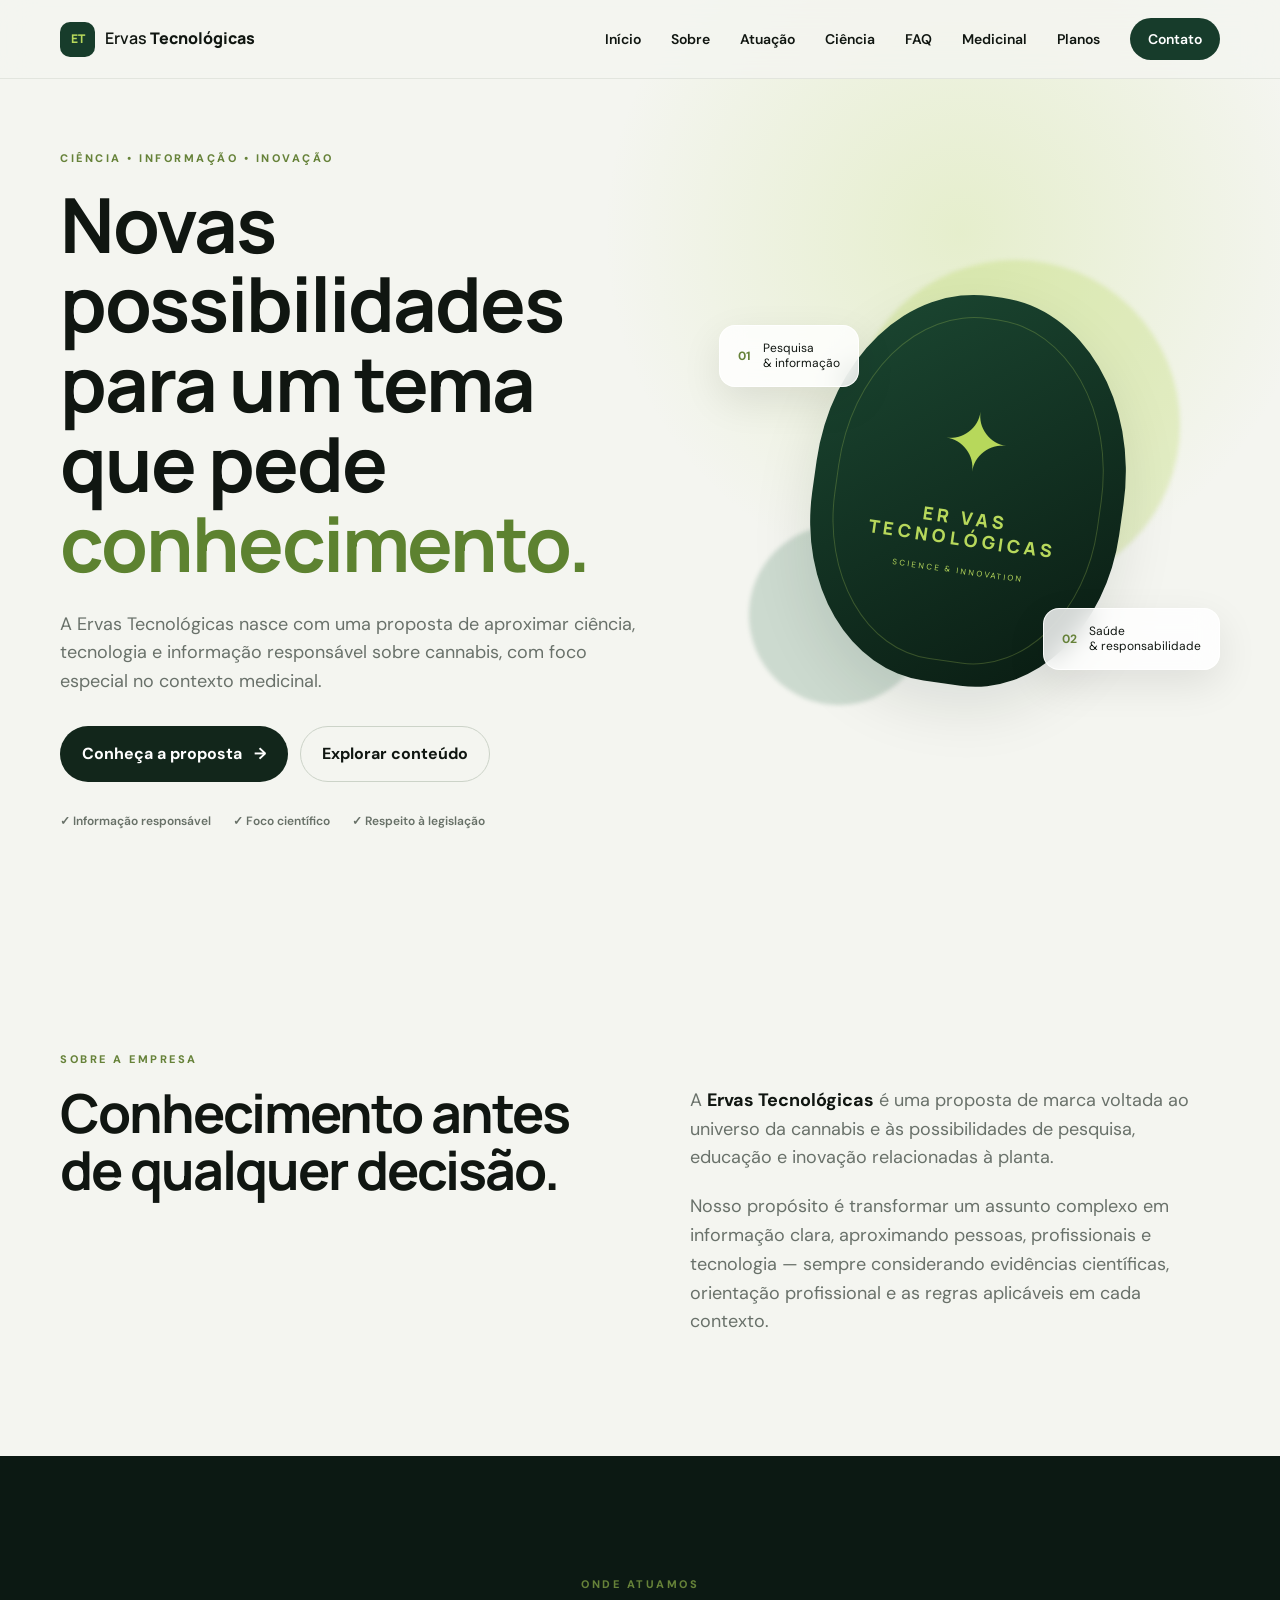
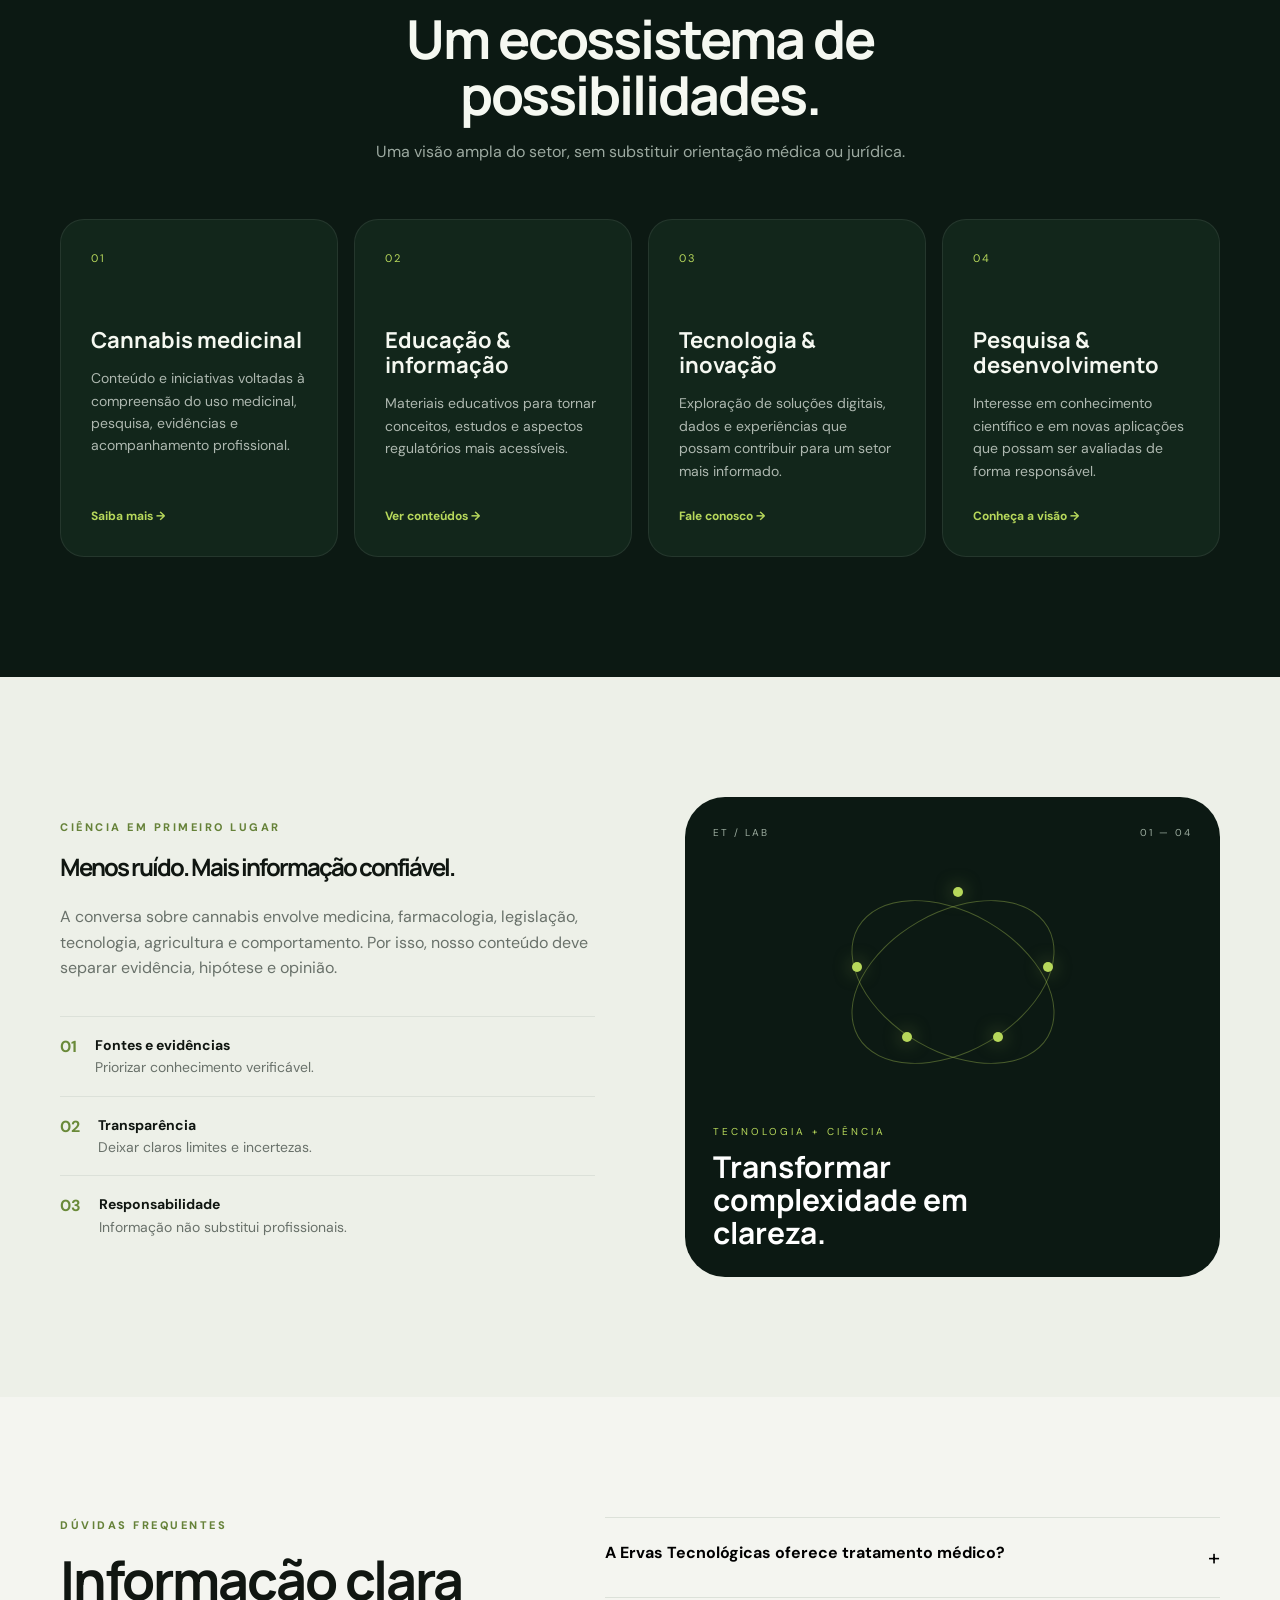
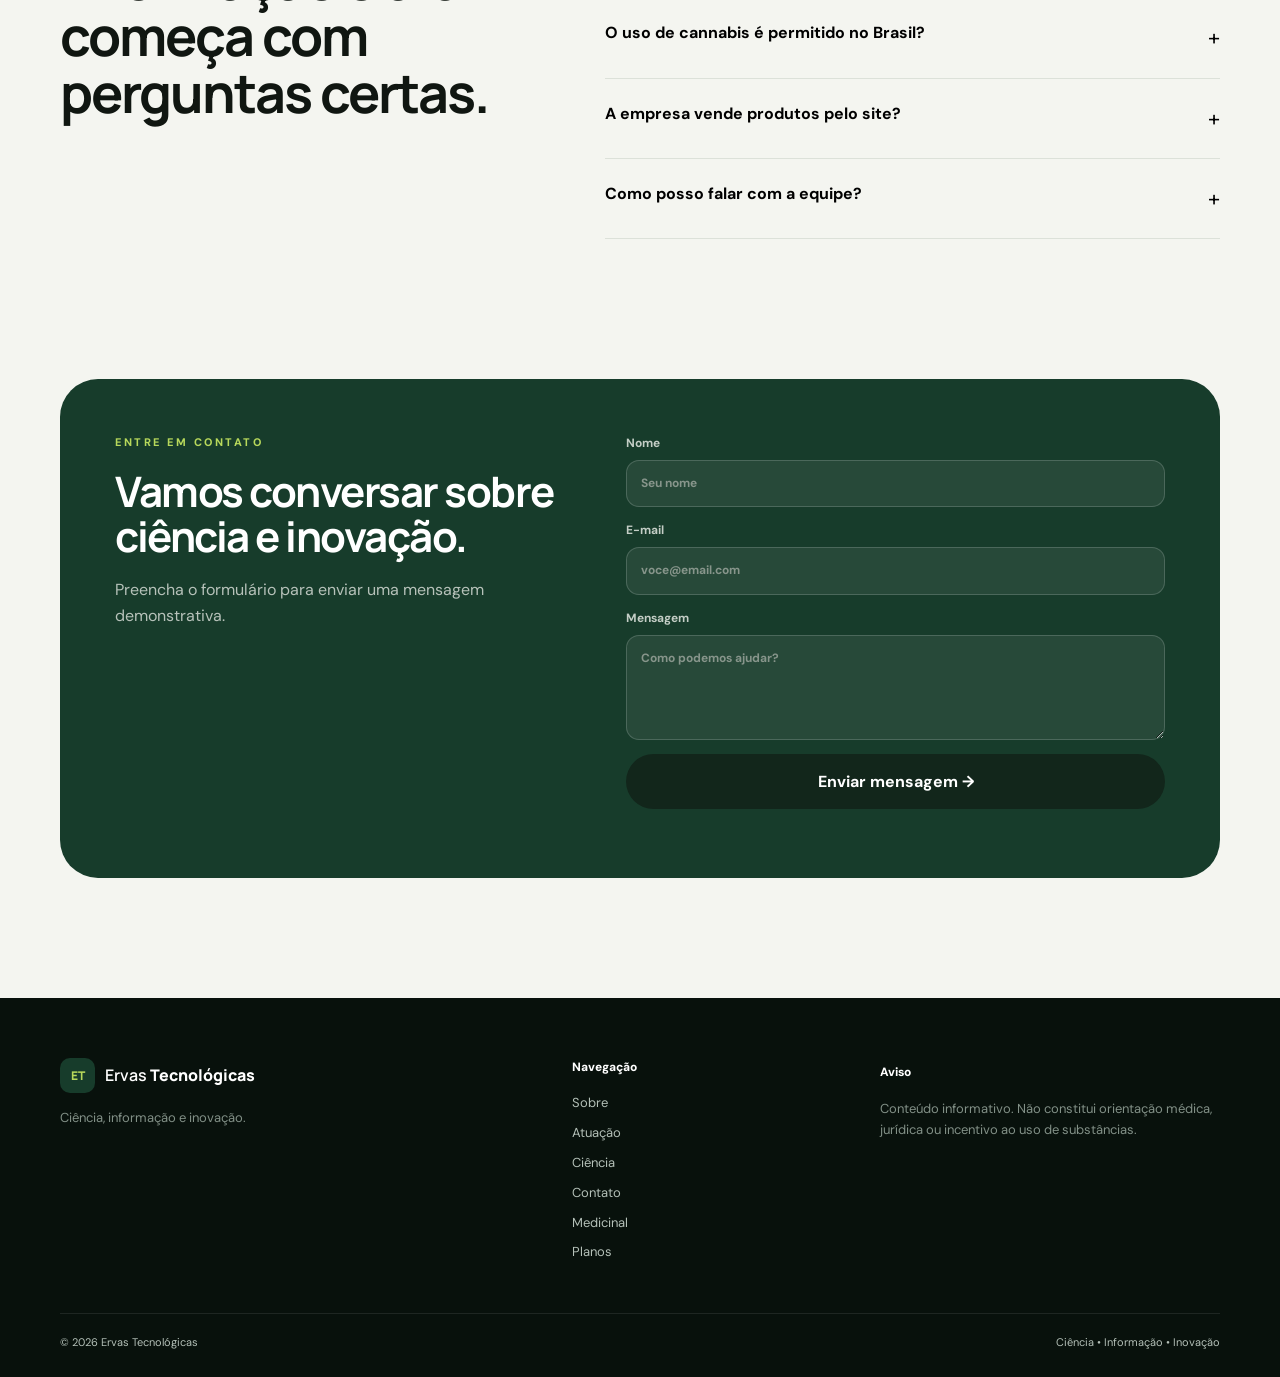
==== commit e8df6a38: "Update ET" ====
--- a/index.html
+++ b/index.html
@@ -1,354 +1,787 @@
 <!doctype html>
-<!-- Define que este documento utiliza o padrão HTML5. -->
 <html lang="pt-BR">
-  <!-- Define o idioma principal da página como português do Brasil. -->
-
-  <head>
-    <!-- A seção HEAD guarda configurações, título, metadados e arquivos externos. -->
-    <meta charset="UTF-8" />
-    <!-- Faz o layout se adaptar corretamente a celulares e tablets. -->
-    <meta name="viewport" content="width=device-width, initial-scale=1.0" />
-    <meta
-      name="description"
-      content="Ervas Tecnológicas — informação, ciência e inovação em cannabis medicinal."
-    />
-    <title>Ervas Tecnológicas | Ciência, Saúde & Inovação</title>
-    <link rel="icon" href="./img/favicon.png" type="image/x-icon" />
-    <!-- Importa o arquivo CSS responsável pelo visual, cores, espaçamentos e responsividade. -->
-    <link rel="stylesheet" href="css/style.css" />
-  </head>
-
-  <body>
-    <!-- BODY contém todo o conteúdo que aparece visualmente para o visitante. -->
-    <!-- HEADER: barra superior fixa com a marca e o menu principal. -->
-    <header class="site-header" id="topo">
-      <nav class="nav container">
+
+<head>
+  <meta charset="UTF-8" />
+
+  <meta
+    name="viewport"
+    content="width=device-width, initial-scale=1.0"
+  />
+
+  <meta
+    name="description"
+    content="Ervas Tecnológicas — informação, ciência e inovação em cannabis medicinal."
+  />
+
+  <title>Ervas Tecnológicas | Ciência, Saúde & Inovação</title>
+
+  <link
+    rel="icon"
+    href="./img/favicon.png"
+    type="image/x-icon"
+  />
+
+  <link
+    rel="stylesheet"
+    href="css/style.css"
+  />
+</head>
+
+<body>
+
+  <!-- =====================================================
+       HEADER
+  ====================================================== -->
+
+  <header class="site-header" id="topo">
+
+    <nav class="nav container">
+
+      <a
+        class="brand"
+        href="#topo"
+        aria-label="Ervas Tecnológicas - início"
+      >
+        <span class="brand-mark">ET</span>
+
+        <span>
+          Ervas <strong>Tecnológicas</strong>
+        </span>
+      </a>
+
+      <button
+        class="menu-toggle"
+        type="button"
+        aria-label="Abrir menu"
+        aria-expanded="false"
+        aria-controls="menu"
+      >
+        ☰
+      </button>
+
+      <div class="nav-links" id="menu">
+
+        <a href="#inicio">Início</a>
+        <a href="#sobre">Sobre</a>
+        <a href="#atuacao">Atuação</a>
+        <a href="#ciencia">Ciência</a>
+        <a href="#faq">FAQ</a>
+        <a href="cannabis.html">Medicinal</a>
+        <a href="planos.html">Planos</a>
+        <a class="nav-cta" href="#contato">Contato</a>
+
+      </div>
+
+    </nav>
+
+  </header>
+
+
+  <!-- =====================================================
+       CONTEÚDO PRINCIPAL
+  ====================================================== -->
+
+  <main>
+
+    <!-- HERO -->
+
+    <section class="hero" id="inicio">
+
+      <div class="hero-glow"></div>
+
+      <div class="container hero-grid">
+
+        <div class="hero-copy reveal">
+
+          <p class="eyebrow">
+            CIÊNCIA • INFORMAÇÃO • INOVAÇÃO
+          </p>
+
+          <h1>
+            Novas possibilidades para um tema que pede
+            <span>conhecimento.</span>
+          </h1>
+
+          <p class="hero-text">
+            A Ervas Tecnológicas nasce com uma proposta de aproximar ciência,
+            tecnologia e informação responsável sobre cannabis, com foco
+            especial no contexto medicinal.
+          </p>
+
+          <div class="hero-actions">
+
+            <a
+              class="btn btn-primary"
+              href="#sobre"
+            >
+              Conheça a proposta
+              <span>→</span>
+            </a>
+
+            <a
+              class="btn btn-ghost"
+              href="#ciencia"
+            >
+              Explorar conteúdo
+            </a>
+
+          </div>
+
+          <div class="trust-row">
+
+            <span>✓ Informação responsável</span>
+            <span>✓ Foco científico</span>
+            <span>✓ Respeito à legislação</span>
+
+          </div>
+
+        </div>
+
+
+        <div class="hero-art reveal delay">
+
+          <div class="orb orb-one"></div>
+          <div class="orb orb-two"></div>
+
+          <div class="leaf-card">
+
+            <div class="leaf-symbol">
+              ✦
+            </div>
+
+            <span>
+              ER VAS<br />
+              TECNOLÓGICAS
+            </span>
+
+            <small>
+              SCIENCE &amp; INNOVATION
+            </small>
+
+          </div>
+
+
+          <div class="floating-card card-a">
+
+            <b>01</b>
+
+            <span>
+              Pesquisa<br />
+              &amp; informação
+            </span>
+
+          </div>
+
+
+          <div class="floating-card card-b">
+
+            <b>02</b>
+
+            <span>
+              Saúde<br />
+              &amp; responsabilidade
+            </span>
+
+          </div>
+
+        </div>
+
+      </div>
+
+    </section>
+
+
+    <!-- SOBRE -->
+
+    <section
+      class="section intro"
+      id="sobre"
+    >
+
+      <div class="container two-col">
+
+        <div class="section-heading reveal">
+
+          <p class="eyebrow">
+            SOBRE A EMPRESA
+          </p>
+
+          <h2>
+            Conhecimento antes de qualquer decisão.
+          </h2>
+
+        </div>
+
+
+        <div class="section-copy reveal">
+
+          <p>
+            A <strong>Ervas Tecnológicas</strong> é uma proposta de marca
+            voltada ao universo da cannabis e às possibilidades de pesquisa,
+            educação e inovação relacionadas à planta.
+          </p>
+
+          <p>
+            Nosso propósito é transformar um assunto complexo em informação
+            clara, aproximando pessoas, profissionais e tecnologia — sempre
+            considerando evidências científicas, orientação profissional e as
+            regras aplicáveis em cada contexto.
+          </p>
+
+        </div>
+
+      </div>
+
+    </section>
+
+
+    <!-- ATUAÇÃO -->
+
+    <section
+      class="section dark-section"
+      id="atuacao"
+    >
+
+      <div class="container">
+
+        <div class="section-heading centered reveal">
+
+          <p class="eyebrow">
+            ONDE ATUAMOS
+          </p>
+
+          <h2>
+            Um ecossistema de possibilidades.
+          </h2>
+
+          <p>
+            Uma visão ampla do setor, sem substituir orientação médica ou
+            jurídica.
+          </p>
+
+        </div>
+
+
+        <div class="cards-grid">
+
+          <article class="info-card reveal">
+
+            <span class="icon">
+              01
+            </span>
+
+            <h3>
+              Cannabis medicinal
+            </h3>
+
+            <p>
+              Conteúdo e iniciativas voltadas à compreensão do uso medicinal,
+              pesquisa, evidências e acompanhamento profissional.
+            </p>
+
+            <a href="#ciencia">
+              Saiba mais →
+            </a>
+
+          </article>
+
+
+          <article class="info-card reveal">
+
+            <span class="icon">
+              02
+            </span>
+
+            <h3>
+              Educação &amp; informação
+            </h3>
+
+            <p>
+              Materiais educativos para tornar conceitos, estudos e aspectos
+              regulatórios mais acessíveis.
+            </p>
+
+            <a href="#ciencia">
+              Ver conteúdos →
+            </a>
+
+          </article>
+
+
+          <article class="info-card reveal">
+
+            <span class="icon">
+              03
+            </span>
+
+            <h3>
+              Tecnologia &amp; inovação
+            </h3>
+
+            <p>
+              Exploração de soluções digitais, dados e experiências que possam
+              contribuir para um setor mais informado.
+            </p>
+
+            <a href="#contato">
+              Fale conosco →
+            </a>
+
+          </article>
+
+
+          <article class="info-card reveal">
+
+            <span class="icon">
+              04
+            </span>
+
+            <h3>
+              Pesquisa &amp; desenvolvimento
+            </h3>
+
+            <p>
+              Interesse em conhecimento científico e em novas aplicações que
+              possam ser avaliadas de forma responsável.
+            </p>
+
+            <a href="#ciencia">
+              Conheça a visão →
+            </a>
+
+          </article>
+
+        </div>
+
+      </div>
+
+    </section>
+
+
+    <!-- CIÊNCIA -->
+
+    <section
+      class="section science"
+      id="ciencia"
+    >
+
+      <div class="container science-grid">
+
+        <div class="science-copy reveal">
+
+          <p class="eyebrow">
+            CIÊNCIA EM PRIMEIRO LUGAR
+          </p>
+
+          <h2>
+            Menos ruído. Mais informação confiável.
+          </h2>
+
+          <p>
+            A conversa sobre cannabis envolve medicina, farmacologia,
+            legislação, tecnologia, agricultura e comportamento. Por isso,
+            nosso conteúdo deve separar evidência, hipótese e opinião.
+          </p>
+
+
+          <div class="principles">
+
+            <div>
+
+              <b>01</b>
+
+              <span>
+                <strong>Fontes e evidências</strong><br />
+                Priorizar conhecimento verificável.
+              </span>
+
+            </div>
+
+
+            <div>
+
+              <b>02</b>
+
+              <span>
+                <strong>Transparência</strong><br />
+                Deixar claros limites e incertezas.
+              </span>
+
+            </div>
+
+
+            <div>
+
+              <b>03</b>
+
+              <span>
+                <strong>Responsabilidade</strong><br />
+                Informação não substitui profissionais.
+              </span>
+
+            </div>
+
+          </div>
+
+        </div>
+
+
+        <div class="data-panel reveal">
+
+          <div class="panel-top">
+
+            <span>
+              ET / LAB
+            </span>
+
+            <span>
+              01 — 04
+            </span>
+
+          </div>
+
+
+          <div class="molecule">
+
+            <div class="ring ring-1"></div>
+            <div class="ring ring-2"></div>
+
+            <div class="node n1"></div>
+            <div class="node n2"></div>
+            <div class="node n3"></div>
+            <div class="node n4"></div>
+            <div class="node n5"></div>
+
+          </div>
+
+
+          <p>
+            TECNOLOGIA + CIÊNCIA
+          </p>
+
+          <strong>
+            Transformar complexidade em clareza.
+          </strong>
+
+        </div>
+
+      </div>
+
+    </section>
+
+
+    <!-- FAQ -->
+
+    <section
+      class="section faq-section"
+      id="faq"
+    >
+
+      <div class="container faq-grid">
+
+        <div class="section-heading reveal">
+
+          <p class="eyebrow">
+            DÚVIDAS FREQUENTES
+          </p>
+
+          <h2>
+            Informação clara começa com perguntas certas.
+          </h2>
+
+        </div>
+
+
+        <div class="faq-list reveal">
+
+          <div class="faq-item">
+
+            <button
+              class="faq-question"
+              type="button"
+            >
+              A Ervas Tecnológicas oferece tratamento médico?
+              <span>+</span>
+            </button>
+
+            <div class="faq-answer">
+              Não. Conteúdo institucional não substitui consulta, diagnóstico,
+              prescrição ou acompanhamento de profissionais habilitados.
+            </div>
+
+          </div>
+
+
+          <div class="faq-item">
+
+            <button
+              class="faq-question"
+              type="button"
+            >
+              O uso de cannabis é permitido no Brasil?
+              <span>+</span>
+            </button>
+
+            <div class="faq-answer">
+              As regras dependem da finalidade, do produto e do contexto. O
+              site deve apresentar informações regulatórias atualizadas e
+              orientar o visitante a consultar fontes oficiais e profissionais
+              habilitados.
+            </div>
+
+          </div>
+
+
+          <div class="faq-item">
+
+            <button
+              class="faq-question"
+              type="button"
+            >
+              A empresa vende produtos pelo site?
+              <span>+</span>
+            </button>
+
+            <div class="faq-answer">
+              Esta versão é institucional e informativa. Qualquer oferta,
+              comercialização ou intermediação deve ser implementada somente
+              após validação jurídica e regulatória específica.
+            </div>
+
+          </div>
+
+
+          <div class="faq-item">
+
+            <button
+              class="faq-question"
+              type="button"
+            >
+              Como posso falar com a equipe?
+              <span>+</span>
+            </button>
+
+            <div class="faq-answer">
+              Use o formulário de contato abaixo. O envio demonstrativo desta
+              versão funciona apenas no navegador e não encaminha dados para
+              um servidor.
+            </div>
+
+          </div>
+
+        </div>
+
+      </div>
+
+    </section>
+
+
+    <!-- CONTATO -->
+
+    <section
+      class="section contact"
+      id="contato"
+    >
+
+      <div class="container contact-box reveal">
+
+        <div>
+
+          <p class="eyebrow">
+            ENTRE EM CONTATO
+          </p>
+
+          <h2>
+            Vamos conversar sobre ciência e inovação.
+          </h2>
+
+          <p>
+            Preencha o formulário para enviar uma mensagem demonstrativa.
+          </p>
+
+        </div>
+
+
+        <form
+          id="contactForm"
+          class="contact-form"
+        >
+
+          <label>
+            Nome
+
+            <input
+              type="text"
+              id="name"
+              required
+              placeholder="Seu nome"
+            />
+          </label>
+
+
+          <label>
+            E-mail
+
+            <input
+              type="email"
+              id="email"
+              required
+              placeholder="voce@email.com"
+            />
+          </label>
+
+
+          <label>
+            Mensagem
+
+            <textarea
+              id="message"
+              required
+              rows="4"
+              placeholder="Como podemos ajudar?"
+            ></textarea>
+
+          </label>
+
+
+          <button
+            class="btn btn-primary"
+            type="submit"
+          >
+            Enviar mensagem →
+          </button>
+
+
+          <p
+            class="form-status"
+            id="formStatus"
+            aria-live="polite"
+          ></p>
+
+        </form>
+
+      </div>
+
+    </section>
+
+  </main>
+
+
+  <!-- =====================================================
+       FOOTER
+  ====================================================== -->
+
+  <footer class="footer">
+
+    <div class="container footer-grid">
+
+      <div>
+
         <a
           class="brand"
           href="#inicio"
-          aria-label="Ervas Tecnológicas - início"
         >
-          <span class="brand-mark">ET</span>
-          <span>Ervas <strong>Tecnológicas</strong></span>
+
+          <span class="brand-mark">
+            ET
+          </span>
+
+          <span>
+            Ervas <strong>Tecnológicas</strong>
+          </span>
+
         </a>
-        <button
-          class="menu-toggle"
-          type="button"
-          aria-label="Abrir menu"
-          aria-expanded="false"
-            aria-controls="menu"
-
-        >
-          ☰
-        </button>
-        <div class="nav-links" id="menu">
-          <a href="#inicio">Início</a>
-          <a href="#sobre">Sobre</a>
-          <a href="#atuacao">Atuação</a>
-          <a href="#ciencia">Ciência</a>
-          <a href="#faq">FAQ</a>
-          <a href="cannabis.html">Medicinal</a>
-          <a href="planos.html">Planos</a>
-          <a class="nav-cta" href="#contato">Contato</a>
-        </div>
-      </nav>
-    </header>
-
-    <!-- MAIN: reúne o conteúdo principal dividido em seções. -->
-    <main>
-      <!-- HERO: primeira área da página, criada para apresentar a empresa e gerar interesse. -->
-      <section class="hero" id="inicio">
-        <div class="hero-glow"></div>
-        <div class="container hero-grid">
-          <div class="hero-copy reveal">
-            <p class="eyebrow">CIÊNCIA • INFORMAÇÃO • INOVAÇÃO</p>
-            <h1>
-              Novas possibilidades para um tema que pede
-              <span>conhecimento.</span>
-            </h1>
-            <p class="hero-text">
-              A Ervas Tecnológicas nasce com uma proposta de aproximar ciência,
-              tecnologia e informação responsável sobre cannabis, com foco
-              especial no contexto medicinal.
-            </p>
-            <div class="hero-actions">
-              <a class="btn btn-primary" href="#sobre"
-                >Conheça a proposta <span>→</span></a
-              >
-              <a class="btn btn-ghost" href="#ciencia">Explorar conteúdo</a>
-            </div>
-            <div class="trust-row">
-              <span>✓ Informação responsável</span>
-              <span>✓ Foco científico</span>
-              <span>✓ Respeito à legislação</span>
-            </div>
-          </div>
-          <div class="hero-art reveal delay">
-            <div class="orb orb-one"></div>
-            <div class="orb orb-two"></div>
-            <div class="leaf-card">
-              <div class="leaf-symbol">✦</div>
-              <span>ER VAS<br />TECNOLÓGICAS</span>
-              <small>SCIENCE &amp; INNOVATION</small>
-            </div>
-            <div class="floating-card card-a">
-              <b>01</b><span>Pesquisa<br />&amp; informação</span>
-            </div>
-            <div class="floating-card card-b">
-              <b>02</b><span>Saúde<br />&amp; responsabilidade</span>
-            </div>
-          </div>
-        </div>
-      </section>
-
-      <!-- SOBRE: apresenta a proposta e o posicionamento da Ervas Tecnológicas. -->
-      <section class="section intro" id="sobre">
-        <div class="container two-col">
-          <div class="section-heading reveal">
-            <p class="eyebrow">SOBRE A EMPRESA</p>
-            <h2>Conhecimento antes de qualquer decisão.</h2>
-          </div>
-          <div class="section-copy reveal">
-            <p>
-              A <strong>Ervas Tecnológicas</strong> é uma proposta de marca
-              voltada ao universo da cannabis e às possibilidades de pesquisa,
-              educação e inovação relacionadas à planta.
-            </p>
-            <p>
-              Nosso propósito é transformar um assunto complexo em informação
-              clara, aproximando pessoas, profissionais e tecnologia — sempre
-              considerando evidências científicas, orientação profissional e as
-              regras aplicáveis em cada contexto.
-            </p>
-          </div>
-        </div>
-      </section>
-
-      <!-- ATUAÇÃO: mostra as principais áreas em que a empresa pretende atuar. -->
-      <section class="section dark-section" id="atuacao">
-        <div class="container">
-          <div class="section-heading centered reveal">
-            <p class="eyebrow">ONDE ATUAMOS</p>
-            <h2>Um ecossistema de possibilidades.</h2>
-            <p>
-              Uma visão ampla do setor, sem substituir orientação médica ou
-              jurídica.
-            </p>
-          </div>
-          <div class="cards-grid">
-            <article class="info-card reveal">
-              <span class="icon">01</span>
-              <h3>Cannabis medicinal</h3>
-              <p>
-                Conteúdo e iniciativas voltadas à compreensão do uso medicinal,
-                pesquisa, evidências e acompanhamento profissional.
-              </p>
-              <a href="#ciencia">Saiba mais →</a>
-            </article>
-            <article class="info-card reveal">
-              <span class="icon">02</span>
-              <h3>Educação &amp; informação</h3>
-              <p>
-                Materiais educativos para tornar conceitos, estudos e aspectos
-                regulatórios mais acessíveis.
-              </p>
-              <a href="#ciencia">Ver conteúdos →</a>
-            </article>
-            <article class="info-card reveal">
-              <span class="icon">03</span>
-              <h3>Tecnologia &amp; inovação</h3>
-              <p>
-                Exploração de soluções digitais, dados e experiências que possam
-                contribuir para um setor mais informado.
-              </p>
-              <a href="#contato">Fale conosco →</a>
-            </article>
-            <article class="info-card reveal">
-              <span class="icon">04</span>
-              <h3>Pesquisa &amp; desenvolvimento</h3>
-              <p>
-                Interesse em conhecimento científico e em novas aplicações que
-                possam ser avaliadas de forma responsável.
-              </p>
-              <a href="#ciencia">Conheça a visão →</a>
-            </article>
-          </div>
-        </div>
-      </section>
-
-      <!-- CIÊNCIA: reforça o posicionamento baseado em informação e evidências. -->
-      <section class="section science" id="ciencia">
-        <div class="container science-grid">
-          <div class="science-copy reveal">
-            <p class="eyebrow">CIÊNCIA EM PRIMEIRO LUGAR</p>
-            <h2>Menos ruído. Mais informação confiável.</h2>
-            <p>
-              A conversa sobre cannabis envolve medicina, farmacologia,
-              legislação, tecnologia, agricultura e comportamento. Por isso,
-              nosso conteúdo deve separar evidência, hipótese e opinião.
-            </p>
-            <div class="principles">
-              <div>
-                <b>01</b
-                ><span
-                  ><strong>Fontes e evidências</strong><br />Priorizar
-                  conhecimento verificável.</span
-                >
-              </div>
-              <div>
-                <b>02</b
-                ><span
-                  ><strong>Transparência</strong><br />Deixar claros limites e
-                  incertezas.</span
-                >
-              </div>
-              <div>
-                <b>03</b
-                ><span
-                  ><strong>Responsabilidade</strong><br />Informação não
-                  substitui profissionais.</span
-                >
-              </div>
-            </div>
-          </div>
-          <div class="data-panel reveal">
-            <div class="panel-top">
-              <span>ET / LAB</span><span>01 — 04</span>
-            </div>
-            <div class="molecule">
-              <div class="ring ring-1"></div>
-              <div class="ring ring-2"></div>
-              <div class="node n1"></div>
-              <div class="node n2"></div>
-              <div class="node n3"></div>
-              <div class="node n4"></div>
-              <div class="node n5"></div>
-            </div>
-            <p>TECNOLOGIA + CIÊNCIA</p>
-            <strong>Transformar complexidade em clareza.</strong>
-          </div>
-        </div>
-      </section>
-
-      <!-- FAQ: perguntas frequentes controladas pelo JavaScript. -->
-      <section class="section faq-section" id="faq">
-        <div class="container faq-grid">
-          <div class="section-heading reveal">
-            <p class="eyebrow">DÚVIDAS FREQUENTES</p>
-            <h2>Informação clara começa com perguntas certas.</h2>
-          </div>
-          <div class="faq-list reveal">
-            <div class="faq-item">
-              <button class="faq-question">
-                A Ervas Tecnológicas oferece tratamento médico?<span>+</span>
-              </button>
-              <div class="faq-answer">
-                Não. Conteúdo institucional não substitui consulta, diagnóstico,
-                prescrição ou acompanhamento de profissionais habilitados.
-              </div>
-            </div>
-            <div class="faq-item">
-              <button class="faq-question">
-                O uso de cannabis é permitido no Brasil?<span>+</span>
-              </button>
-              <div class="faq-answer">
-                As regras dependem da finalidade, do produto e do contexto. O
-                site deve apresentar informações regulatórias atualizadas e
-                orientar o visitante a consultar fontes oficiais e profissionais
-                habilitados.
-              </div>
-            </div>
-            <div class="faq-item">
-              <button class="faq-question">
-                A empresa vende produtos pelo site?<span>+</span>
-              </button>
-              <div class="faq-answer">
-                Esta versão é institucional e informativa. Qualquer oferta,
-                comercialização ou intermediação deve ser implementada somente
-                após validação jurídica e regulatória específica.
-              </div>
-            </div>
-            <div class="faq-item">
-              <button class="faq-question">
-                Como posso falar com a equipe?<span>+</span>
-              </button>
-              <div class="faq-answer">
-                Use o formulário de contato abaixo. O envio demonstrativo desta
-                versão funciona apenas no navegador e não encaminha dados para
-                um servidor.
-              </div>
-            </div>
-          </div>
-        </div>
-      </section>
-
-      <!-- CONTATO: formulário para interação com visitantes. -->
-      <section class="section contact" id="contato">
-        <div class="container contact-box reveal">
-          <div>
-            <p class="eyebrow">ENTRE EM CONTATO</p>
-            <h2>Vamos conversar sobre ciência e inovação.</h2>
-            <p>Preencha o formulário para enviar uma mensagem demonstrativa.</p>
-          </div>
-          <form id="contactForm" class="contact-form">
-            <label
-              >Nome<input type="text" id="name" required placeholder="Seu nome"
-            /></label>
-            <label
-              >E-mail<input
-                type="email"
-                id="email"
-                required
-                placeholder="voce@email.com"
-            /></label>
-            <label
-              >Mensagem<textarea
-                id="message"
-                required
-                rows="4"
-                placeholder="Como podemos ajudar?"
-              ></textarea>
-            </label>
-            <button class="btn btn-primary" type="submit">
-              Enviar mensagem →
-            </button>
-            <p class="form-status" id="formStatus" aria-live="polite"></p>
-          </form>
-        </div>
-      </section>
-    </main>
-
-    <!-- FOOTER: informações finais, navegação e aviso institucional. -->
-    <footer class="footer">
-      <div class="container footer-grid">
-        <div>
-          <a class="brand" href="#inicio"
-            ><span class="brand-mark">ET</span
-            ><span>Ervas <strong>Tecnológicas</strong></span></a
-          >
-          <p>Ciência, informação e inovação.</p>
-        </div>
-        <div>
-          <span class="footer-title">Navegação</span><a href="#sobre">Sobre</a
-          ><a href="#atuacao">Atuação</a><a href="#ciencia">Ciência</a
-          ><a href="#contato">Contato</a><a href="cannabis.html">Medicinal</a
-          ><a href="planos.html">Planos</a>
-        </div>
-        <div>
-          <span class="footer-title">Aviso</span>
-          <p>
-            Conteúdo informativo. Não constitui orientação médica, jurídica ou
-            incentivo ao uso de substâncias.
-          </p>
-        </div>
-      </div>
-      <div class="container footer-bottom">
-        <span>© <span id="year"></span> Ervas Tecnológicas</span
-        ><a href="#topo">Voltar ao topo ↑</a>
-      </div>
-    </footer>
-
-    <!-- Importa o JavaScript, que adiciona interatividade ao site. -->
-    <script src="js/script.js"></script>
-  </body>
-</html>
+
+        <p>
+          Ciência, informação e inovação.
+        </p>
+
+      </div>
+
+
+      <div>
+
+        <span class="footer-title">
+          Navegação
+        </span>
+
+        <a href="#sobre">
+          Sobre
+        </a>
+
+        <a href="#atuacao">
+          Atuação
+        </a>
+
+        <a href="#ciencia">
+          Ciência
+        </a>
+
+        <a href="#contato">
+          Contato
+        </a>
+
+        <a href="cannabis.html">
+          Medicinal
+        </a>
+
+        <a href="planos.html">
+          Planos
+        </a>
+
+      </div>
+
+
+      <div>
+
+        <span class="footer-title">
+          Aviso
+        </span>
+
+        <p>
+          Conteúdo informativo. Não constitui orientação médica, jurídica ou
+          incentivo ao uso de substâncias.
+        </p>
+
+      </div>
+
+    </div>
+
+
+    <div class="container footer-bottom">
+
+      <span>
+        © <span id="year"></span> Ervas Tecnológicas
+      </span>
+
+      <span>
+        Ciência • Informação • Inovação
+      </span>
+
+    </div>
+
+  </footer>
+
+
+  <!-- =====================================================
+       BOTÃO FLUTUANTE — VOLTAR AO TOPO
+  ====================================================== -->
+
+  <button
+    class="back-top"
+    id="backTop"
+    type="button"
+    aria-label="Voltar ao topo"
+  >
+    ↑
+  </button>
+
+
+  <!-- JAVASCRIPT -->
+
+  <script src="js/script.js"></script>
+
+</body>
+
+</html>
--- a/css/style.css
+++ b/css/style.css
@@ -1,11 +1,12 @@
 @import url("https://fonts.googleapis.com/css2?family=DM+Sans:wght@400;500;600;700&family=Manrope:wght@500;600;700;800&display=swap");
+
 
 /* =========================================================
    VARIÁVEIS GLOBAIS
-   Guardam as principais cores, sombras e medidas do projeto.
-   Alterar aqui permite mudar rapidamente a identidade visual.
-   ========================================================= */
+========================================================= */
+
 :root {
+
   --bg: #f4f5f0;
   --paper: #fff;
   --ink: #101611;
@@ -15,108 +16,213 @@
   --line: #dce1d9;
   --dark: #0c1913;
   --dark2: #12261b;
-  --shadow: 0 22px 60px rgba(11, 27, 18, 0.1);
+
+  --shadow:
+    0 22px 60px rgba(11, 27, 18, 0.1);
+
   --radius: 24px;
-}
-/* Faz os elementos calcularem largura e altura incluindo padding/borda. */
+
+}
+
+
+/* =========================================================
+   RESET
+========================================================= */
+
 * {
+
   box-sizing: border-box;
   margin: 0;
   padding: 0;
-}
+
+}
+
+
 html {
+
   scroll-behavior: smooth;
-  /* scroll-padding-top: 90px; */
-} /* rolagem suave para âncoras */
+  scroll-padding-top: 90px;
+
+}
+
 
 body {
+
   font-family: "DM Sans", sans-serif;
   color: var(--ink);
   background: var(--bg);
   line-height: 1.6;
-}
+
+}
+
+
 a {
+
   text-decoration: none;
   color: inherit;
-}
+
+}
+
+
 button,
 input,
 textarea {
+
   font: inherit;
-}
-/* Limita a largura do conteúdo e centraliza o site na tela. */
+
+}
+
+
+/* =========================================================
+   CONTAINER
+========================================================= */
+
 .container {
+
   width: min(1160px, calc(100% - 40px));
   margin: auto;
-}
-/* HEADER: mantém o menu visível no topo durante a navegação. */
+
+}
+
+
+/* =========================================================
+   HEADER
+========================================================= */
+
 .site-header {
+
   position: fixed;
   top: 0;
   left: 0;
   width: 100%;
+
   z-index: 50;
-  background: rgba(244, 245, 240, 0.84);
+
+  background:
+    rgba(244, 245, 240, 0.84);
+
   backdrop-filter: blur(16px);
-  border-bottom: 1px solid rgba(220, 225, 217, 0.75);
-}
+
+  border-bottom:
+    1px solid rgba(220, 225, 217, 0.75);
+
+}
+
+
 .nav {
+
   height: 78px;
+
   display: flex;
   align-items: center;
   justify-content: space-between;
-}
+
+}
+
+
 .brand {
+
   display: flex;
   align-items: center;
   gap: 10px;
+
   font-family: Manrope, sans-serif;
   font-weight: 600;
-}
+
+}
+
+
 .brand strong {
+
   font-weight: 800;
-}
+
+}
+
+
 .brand-mark {
+
   display: grid;
   place-items: center;
+
   width: 35px;
   height: 35px;
+
   border-radius: 10px;
+
   background: var(--green);
   color: var(--lime);
+
   font-size: 12px;
   font-weight: 800;
+
   letter-spacing: -0.5px;
-}
+
+}
+
+
 .nav-links {
+
   display: flex;
   align-items: center;
   gap: 30px;
+
   font-size: 14px;
   font-weight: 600;
-}
+
+}
+
+
 .nav-links a {
+
   transition: 0.25s;
-}
+
+}
+
+
 .nav-links a:hover {
+
   color: #587d30;
-}
+
+}
+
+
 .nav-cta {
+
   padding: 10px 18px;
+
   border-radius: 999px;
+
   background: var(--green);
   color: white !important;
-}
+
+}
+
+
 .menu-toggle {
+
   display: none;
+
   border: 0;
   background: none;
+
   font-size: 25px;
-}
-/* HERO: primeira seção visual do site, com destaque para a proposta da marca. */
+
+  cursor: pointer;
+
+}
+
+
+/* =========================================================
+   HERO
+========================================================= */
+
 .hero {
+
   min-height: 780px;
-  padding: 150px 0 100px;
+
+  padding:
+    150px 0 100px;
+
   background:
     radial-gradient(
       circle at 75% 25%,
@@ -124,660 +230,1568 @@
       transparent 30%
     ),
     var(--bg);
+
   overflow: hidden;
+
   position: relative;
-}
-/* Organiza o texto e a arte principal em duas colunas. */
+
+}
+
+
 .hero-grid {
+
   display: grid;
-  grid-template-columns: 1.08fr 0.92fr;
+
+  grid-template-columns:
+    1.08fr 0.92fr;
+
   gap: 70px;
+
   align-items: center;
+
   min-height: 560px;
-}
+
+}
+
+
 .eyebrow {
+
   font-size: 11px;
+
   letter-spacing: 2.5px;
+
   font-weight: 800;
+
   color: #668239;
+
   margin-bottom: 17px;
-}
-/* Títulos usam Manrope para dar uma aparência mais moderna e tecnológica. */
+
+}
+
+
 .hero h1,
 .section h2 {
+
   font-family: Manrope, sans-serif;
+
   letter-spacing: -2px;
+
   line-height: 1.05;
-}
+
+}
+
+
 .hero h1 {
-  font-size: clamp(44px, 6vw, 76px);
+
+  font-size:
+    clamp(44px, 6vw, 76px);
+
   max-width: 700px;
-}
+
+}
+
+
 .hero h1 span {
+
   color: #5d8230;
-}
+
+}
+
+
 .hero-text {
+
   font-size: 18px;
+
   color: var(--muted);
+
   max-width: 620px;
-  margin: 26px 0 30px;
-}
-/* Agrupa os botões de ação da primeira seção. */
+
+  margin:
+    26px 0 30px;
+
+}
+
+
 .hero-actions {
+
   display: flex;
+
   gap: 12px;
+
   flex-wrap: wrap;
-}
+
+}
+
+
 .btn {
+
   display: inline-flex;
+
   align-items: center;
   justify-content: center;
+
   gap: 12px;
-  padding: 14px 21px;
+
+  padding:
+    14px 21px;
+
   border-radius: 999px;
-  border: 1px solid transparent;
+
+  border:
+    1px solid transparent;
+
   font-weight: 700;
+
   cursor: pointer;
+
   transition: 0.25s;
-}
+
+}
+
+
 .btn-primary {
+
   background: var(--dark2);
+
   color: white;
-}
+
+}
+
+
 .btn-primary:hover {
+
   transform: translateY(-2px);
-  box-shadow: 0 12px 25px rgba(23, 60, 43, 0.18);
-}
+
+  box-shadow:
+    0 12px 25px rgba(23, 60, 43, 0.18);
+
+}
+
+
 .btn-ghost {
+
   border-color: #ccd3c8;
-}
+
+}
+
+
 .btn-ghost:hover {
+
   background: white;
-}
+
+}
+
+
 .trust-row {
+
   display: flex;
+
   gap: 22px;
+
   flex-wrap: wrap;
+
   margin-top: 30px;
+
   color: #677067;
+
   font-size: 12px;
+
   font-weight: 600;
-}
-/* Área gráfica criada sem imagens externas: formas CSS compõem o visual. */
+
+}
+
+
+/* =========================================================
+   HERO ART
+========================================================= */
+
 .hero-art {
+
   height: 500px;
+
   position: relative;
+
   display: grid;
+
   place-items: center;
-}
+
+}
+
+
 .leaf-card {
+
   width: 310px;
   height: 390px;
-  border-radius: 48% 48% 44% 44%;
-  background: linear-gradient(145deg, #1c4933, #091a11);
+
+  border-radius:
+    48% 48% 44% 44%;
+
+  background:
+    linear-gradient(
+      145deg,
+      #1c4933,
+      #091a11
+    );
+
   color: var(--lime);
+
   display: flex;
+
   flex-direction: column;
+
   align-items: center;
   justify-content: center;
+
   box-shadow: var(--shadow);
+
   transform: rotate(8deg);
+
   position: relative;
+
   z-index: 2;
-}
-.leaf-card:before {
+
+}
+
+
+.leaf-card::before {
+
   content: "";
+
   position: absolute;
+
   inset: 22px;
-  border: 1px solid rgba(183, 216, 91, 0.25);
+
+  border:
+    1px solid rgba(183, 216, 91, 0.25);
+
   border-radius: inherit;
-}
+
+}
+
+
 .leaf-symbol {
+
   font-size: 80px;
+
   line-height: 1;
+
   margin-bottom: 25px;
-}
+
+}
+
+
 .leaf-card span {
+
   font-family: Manrope;
+
   font-size: 18px;
+
   font-weight: 800;
+
   letter-spacing: 4px;
+
   text-align: center;
+
   line-height: 1.2;
-}
+
+}
+
+
 .leaf-card small {
+
   margin-top: 14px;
+
   letter-spacing: 2px;
+
   font-size: 8px;
-}
+
+}
+
+
 .orb {
+
   position: absolute;
+
   border-radius: 50%;
+
   filter: blur(2px);
-}
+
+}
+
+
 .orb-one {
+
   width: 330px;
   height: 330px;
-  background: rgba(183, 216, 91, 0.28);
+
+  background:
+    rgba(183, 216, 91, 0.28);
+
   top: 20px;
   right: 40px;
-}
+
+}
+
+
 .orb-two {
+
   width: 180px;
   height: 180px;
-  background: rgba(46, 109, 74, 0.2);
+
+  background:
+    rgba(46, 109, 74, 0.2);
+
   bottom: 35px;
   left: 30px;
-}
+
+}
+
+
 .floating-card {
+
   position: absolute;
-  background: rgba(255, 255, 255, 0.82);
+
+  background:
+    rgba(255, 255, 255, 0.82);
+
   backdrop-filter: blur(12px);
-  padding: 15px 18px;
-  border: 1px solid rgba(255, 255, 255, 0.9);
+
+  padding:
+    15px 18px;
+
+  border:
+    1px solid rgba(255, 255, 255, 0.9);
+
   border-radius: 16px;
-  box-shadow: 0 14px 40px rgba(0, 0, 0, 0.09);
+
+  box-shadow:
+    0 14px 40px rgba(0, 0, 0, 0.09);
+
   z-index: 4;
+
   display: flex;
+
   gap: 12px;
+
   align-items: center;
+
   font-size: 12px;
+
   line-height: 1.25;
-}
+
+}
+
+
 .floating-card b {
+
   color: #668239;
-}
+
+}
+
+
 .card-a {
+
   top: 85px;
   left: 0;
-}
+
+}
+
+
 .card-b {
+
   bottom: 70px;
   right: 0;
-}
-/* Espaçamento padrão usado nas seções internas do site. */
+
+}
+
+
+/* =========================================================
+   SEÇÕES
+========================================================= */
+
 .section {
-  padding: 120px 0;
-}
+
+  padding:
+    120px 0;
+
+}
+
+
 .two-col {
+
   display: grid;
-  grid-template-columns: 1fr 1fr;
+
+  grid-template-columns:
+    1fr 1fr;
+
   gap: 100px;
-}
+
+}
+
+
 .section-heading h2 {
-  font-size: clamp(36px, 4.2vw, 56px);
+
+  font-size:
+    clamp(36px, 4.2vw, 56px);
+
   max-width: 590px;
-}
+
+}
+
+
 .section-copy {
+
   font-size: 18px;
+
   color: var(--muted);
+
   padding-top: 35px;
-}
+
+}
+
+
 .section-copy p + p {
+
   margin-top: 20px;
-}
+
+}
+
+
 .section-copy strong {
+
   color: var(--ink);
-}
-/* Seção escura usada para criar contraste e destacar os cards. */
+
+}
+
+
+/* =========================================================
+   DARK SECTION
+========================================================= */
+
 .dark-section {
+
   background: var(--dark);
+
   color: #f5f8f1;
-}
+
+}
+
+
 .centered {
+
   text-align: center;
-}
+
+}
+
+
 .centered h2 {
+
   margin: 0 auto;
-}
+
+}
+
+
 .centered > p:last-child {
+
   color: #9ca9a0;
+
   margin-top: 15px;
-} /* Grid dos cards: quatro colunas no desktop, reduzidas no mobile. */
+
+}
+
+
+/* =========================================================
+   CARDS
+========================================================= */
+
 .cards-grid {
+
   display: grid;
-  grid-template-columns: repeat(4, 1fr);
+
+  grid-template-columns:
+    repeat(4, 1fr);
+
   gap: 16px;
+
   margin-top: 55px;
-}
+
+}
+
+
 .info-card {
+
   padding: 30px;
+
   background: var(--dark2);
-  border: 1px solid rgba(255, 255, 255, 0.08);
+
+  border:
+    1px solid rgba(255, 255, 255, 0.08);
+
   border-radius: var(--radius);
+
   min-height: 300px;
+
   display: flex;
+
   flex-direction: column;
+
   transition: 0.3s;
-}
+
+}
+
+
 .info-card:hover {
+
   transform: translateY(-7px);
-  border-color: rgba(183, 216, 91, 0.35);
-}
+
+  border-color:
+    rgba(183, 216, 91, 0.35);
+
+}
+
+
 .icon {
+
   color: var(--lime);
+
   font-size: 11px;
+
   letter-spacing: 2px;
-}
+
+}
+
+
 .info-card h3 {
+
   font-family: Manrope;
+
   font-size: 22px;
+
   line-height: 1.15;
-  margin: 60px 0 14px;
-}
+
+  margin:
+    60px 0 14px;
+
+}
+
+
 .info-card p {
+
   font-size: 14px;
+
   color: #aeb8b0;
-}
+
+}
+
+
 .info-card a {
+
   margin-top: auto;
+
   padding-top: 25px;
+
   color: var(--lime);
+
   font-size: 12px;
+
   font-weight: 700;
-}
-/* Seção de ciência e inovação. */
+
+}
+
+
+/* =========================================================
+   CIÊNCIA
+========================================================= */
+
 .science {
+
   background: #edf0e8;
-}
+
+}
+
+
 .science-grid {
+
   display: grid;
-  grid-template-columns: 1fr 1fr;
+
+  grid-template-columns:
+    1fr 1fr;
+
   gap: 90px;
+
   align-items: center;
-}
+
+}
+
+
 .science-copy > p:not(.eyebrow) {
+
   color: var(--muted);
+
   max-width: 570px;
+
   margin-top: 25px;
-}
+
+}
+
+
 .principles {
+
   margin-top: 35px;
-}
+
+}
+
+
 .principles > div {
+
   display: flex;
+
   gap: 18px;
+
   padding: 17px 0;
-  border-top: 1px solid var(--line);
-}
+
+  border-top:
+    1px solid var(--line);
+
+}
+
+
 .principles b {
+
   color: #6a8a39;
-}
+
+}
+
+
 .principles span {
+
   font-size: 14px;
+
   color: var(--muted);
-}
+
+}
+
+
 .principles strong {
+
   color: var(--ink);
-}
+
+}
+
+
 .data-panel {
+
   min-height: 480px;
+
   background: var(--dark);
+
   border-radius: 40px;
+
   padding: 28px;
+
   color: white;
+
   position: relative;
+
   overflow: hidden;
+
   display: flex;
+
   flex-direction: column;
+
   justify-content: flex-end;
-}
+
+}
+
+
 .panel-top {
+
   position: absolute;
+
   top: 28px;
   left: 28px;
   right: 28px;
+
   display: flex;
+
   justify-content: space-between;
+
   font-size: 10px;
+
   letter-spacing: 2px;
+
   color: #9cac9f;
-}
+
+}
+
+
 .data-panel > p {
+
   color: var(--lime);
+
   font-size: 10px;
+
   letter-spacing: 3px;
-}
+
+}
+
+
 .data-panel > strong {
+
   font-family: Manrope;
+
   font-size: 30px;
+
   line-height: 1.1;
+
   max-width: 340px;
+
   margin-top: 10px;
-}
+
+}
+
+
 .molecule {
+
   height: 270px;
+
   position: absolute;
-  inset: 70px 40px auto;
-}
+
+  inset:
+    70px 40px auto;
+
+}
+
+
 .ring {
+
   position: absolute;
-  border: 1px solid rgba(183, 216, 91, 0.35);
+
+  border:
+    1px solid rgba(183, 216, 91, 0.35);
+
   border-radius: 50%;
+
   transform: rotate(35deg);
-}
+
+}
+
+
 .ring-1 {
+
   width: 220px;
   height: 140px;
+
   left: 50%;
   top: 45px;
-  transform: translateX(-50%) rotate(30deg);
-}
+
+  transform:
+    translateX(-50%)
+    rotate(30deg);
+
+}
+
+
 .ring-2 {
+
   width: 220px;
   height: 140px;
+
   left: 50%;
   top: 45px;
-  transform: translateX(-50%) rotate(-30deg);
-}
+
+  transform:
+    translateX(-50%)
+    rotate(-30deg);
+
+}
+
+
 .node {
+
   width: 10px;
   height: 10px;
+
   border-radius: 50%;
+
   background: var(--lime);
+
   position: absolute;
-  box-shadow: 0 0 18px rgba(183, 216, 91, 0.5);
-}
+
+  box-shadow:
+    0 0 18px rgba(183, 216, 91, 0.5);
+
+}
+
+
 .n1 {
   left: 50%;
   top: 20px;
 }
+
+
 .n2 {
   left: 28%;
   top: 95px;
 }
+
+
 .n3 {
   right: 28%;
   top: 95px;
 }
+
+
 .n4 {
   left: 39%;
   top: 165px;
 }
+
+
 .n5 {
   right: 39%;
   top: 165px;
 }
-/* Divide o título do FAQ e as perguntas em duas áreas. */
+
+
+/* =========================================================
+   FAQ
+========================================================= */
+
 .faq-grid {
+
   display: grid;
-  grid-template-columns: 0.85fr 1.15fr;
+
+  grid-template-columns:
+    0.85fr 1.15fr;
+
   gap: 90px;
-}
+
+}
+
+
 .faq-list {
-  border-top: 1px solid var(--line);
-}
+
+  border-top:
+    1px solid var(--line);
+
+}
+
+
 .faq-item {
-  border-bottom: 1px solid var(--line);
-} /* Botão de cada pergunta. O JavaScript abre/fecha a resposta. */
+
+  border-bottom:
+    1px solid var(--line);
+
+}
+
+
 .faq-question {
+
   width: 100%;
-  padding: 22px 0;
+
+  padding:
+    22px 0;
+
   border: 0;
+
   background: none;
+
   display: flex;
+
   justify-content: space-between;
+
   text-align: left;
+
   font-weight: 700;
+
   cursor: pointer;
-}
+
+}
+
+
 .faq-question span {
+
   font-size: 22px;
+
   font-weight: 400;
+
   transition: 0.25s;
-}
+
+}
+
+
 .faq-answer {
+
   max-height: 0;
+
   overflow: hidden;
+
   color: var(--muted);
+
   font-size: 14px;
+
   transition:
     max-height 0.35s ease,
     padding 0.35s ease;
-}
+
+}
+
+
 .faq-item.active .faq-answer {
+
   max-height: 180px;
-  padding: 0 30px 22px 0;
-}
+
+  padding:
+    0 30px 22px 0;
+
+}
+
+
 .faq-item.active .faq-question span {
+
   transform: rotate(45deg);
-}
-/* Área final de contato. */
+
+}
+
+
+/* =========================================================
+   CONTATO
+========================================================= */
+
 .contact {
+
   padding-top: 20px;
+
   padding-bottom: 120px;
-}
+
+}
+
+
 .contact-box {
+
   background: var(--green);
+
   color: white;
+
   border-radius: 38px;
+
   padding: 55px;
+
   display: grid;
-  grid-template-columns: 0.9fr 1.1fr;
+
+  grid-template-columns:
+    0.9fr 1.1fr;
+
   gap: 70px;
-}
+
+}
+
+
 .contact-box .eyebrow {
+
   color: var(--lime);
-}
+
+}
+
+
 .contact-box h2 {
+
   font-family: Manrope;
+
   font-size: 42px;
+
   line-height: 1.08;
+
   letter-spacing: -1.5px;
-}
+
+}
+
+
 .contact-box > div > p:last-child {
+
   color: #b7c2ba;
+
   margin-top: 18px;
-} /* Formulário organizado em uma coluna. */
+
+}
+
+
 .contact-form {
+
   display: grid;
+
   gap: 14px;
-}
+
+}
+
+
 .contact-form label {
+
   font-size: 12px;
+
   font-weight: 700;
+
   color: #c4cec6;
+
   display: grid;
+
   gap: 7px;
-}
+
+}
+
+
 .contact-form input,
 .contact-form textarea {
-  border: 1px solid rgba(255, 255, 255, 0.17);
-  background: rgba(255, 255, 255, 0.07);
+
+  border:
+    1px solid rgba(255, 255, 255, 0.17);
+
+  background:
+    rgba(255, 255, 255, 0.07);
+
   color: white;
+
   border-radius: 13px;
-  padding: 13px 14px;
+
+  padding:
+    13px 14px;
+
   outline: none;
+
   resize: vertical;
-}
+
+}
+
+
 .contact-form input:focus,
 .contact-form textarea:focus {
+
   border-color: var(--lime);
-}
+
+}
+
+
 .contact-form input::placeholder,
 .contact-form textarea::placeholder {
+
   color: #87958b;
-}
+
+}
+
+
 .form-status {
+
   font-size: 12px;
+
   color: var(--lime);
-}
-/* Rodapé com navegação e informações institucionais. */
+
+}
+
+
+/* =========================================================
+   FOOTER
+========================================================= */
+
 .footer {
+
   background: #08110c;
+
   color: #b4c0b8;
-  padding: 60px 0 25px;
-}
+
+  padding:
+    60px 0 25px;
+
+}
+
+
 .footer-grid {
+
   display: grid;
-  grid-template-columns: 1.3fr 0.7fr 1fr;
+
+  grid-template-columns:
+    1.3fr 0.7fr 1fr;
+
   gap: 70px;
+
   padding-bottom: 50px;
-}
+
+}
+
+
 .footer .brand {
+
   color: white;
-}
+
+}
+
+
 .footer-grid > div > p {
+
   font-size: 13px;
+
   margin-top: 15px;
+
   color: #829087;
-}
+
+}
+
+
 .footer-grid a:hover {
+
   color: var(--lime);
-}
+
+}
+
+
 .footer-grid > div:nth-child(2) {
+
   display: flex;
-  /* flex-direction: column; */
+
+  flex-direction: column;
+
   gap: 9px;
+
   font-size: 13px;
-}
+
+}
+
+
 .footer-title {
+
   color: white;
+
   font-weight: 800;
+
   font-size: 12px;
+
   margin-bottom: 7px;
-}
+
+}
+
+
 .footer-bottom {
-  border-top: 1px solid rgba(255, 255, 255, 0.09);
+
+  border-top:
+    1px solid rgba(255, 255, 255, 0.09);
+
   padding-top: 20px;
+
   display: flex;
+
   justify-content: space-between;
+
   font-size: 11px;
-}
-.footer-bottom a {
-  color: var(--lime);
-}
-/* Estado inicial das animações de entrada. JavaScript adiciona .visible. */
+
+}
+
+
+/* =========================================================
+   ANIMAÇÕES
+========================================================= */
+
 .reveal {
+
   opacity: 0;
+
   transform: translateY(25px);
+
   transition:
     opacity 0.7s ease,
     transform 0.7s ease;
-}
+
+}
+
+
 .reveal.visible {
+
   opacity: 1;
+
   transform: none;
-}
+
+}
+
+
 .delay {
+
   transition-delay: 0.12s;
-}
-/* TABLET: reorganiza grids para telas menores. */
+
+}
+
+
+/* =========================================================
+   BOTÃO VOLTAR AO TOPO
+   MESMO PADRÃO DAS OUTRAS PÁGINAS
+========================================================= */
+
+.back-top {
+
+  position: fixed;
+
+  right: 20px;
+  bottom: 20px;
+
+  width: 45px;
+  height: 45px;
+
+  border: 0;
+
+  border-radius: 50%;
+
+  background: var(--green);
+
+  color: white;
+
+  cursor: pointer;
+
+  display: flex;
+
+  align-items: center;
+  justify-content: center;
+
+  font-size: 20px;
+  font-weight: 700;
+
+  opacity: 0;
+
+  visibility: hidden;
+
+  transform: translateY(10px);
+
+  transition:
+    opacity 0.25s ease,
+    visibility 0.25s ease,
+    transform 0.25s ease;
+
+  z-index: 1000;
+
+}
+
+
+.back-top:hover {
+
+  background: var(--dark2);
+
+  transform:
+    translateY(-3px);
+
+  box-shadow:
+    0 10px 25px rgba(0, 0, 0, 0.18);
+
+}
+
+
+.back-top.show {
+
+  opacity: 1;
+
+  visibility: visible;
+
+  transform: translateY(0);
+
+}
+
+
+/* =========================================================
+   TABLET
+========================================================= */
+
 @media (max-width: 900px) {
+
   .nav-links {
+
     gap: 16px;
-  }
+
+  }
+
+
   .hero-grid,
   .two-col,
   .science-grid,
   .faq-grid,
   .contact-box {
+
     grid-template-columns: 1fr;
+
     gap: 45px;
-  }
+
+  }
+
+
   .hero {
+
     padding-top: 120px;
-  }
+
+  }
+
+
   .hero-art {
+
     height: 430px;
-  }
+
+  }
+
+
   .cards-grid {
-    grid-template-columns: 1fr 1fr;
-  }
+
+    grid-template-columns:
+      1fr 1fr;
+
+  }
+
+
   .contact-box {
+
     padding: 40px;
-  }
+
+  }
+
+
   .footer-grid {
-    grid-template-columns: 1fr 1fr;
-  }
-}
-/* CELULAR: reduz tamanhos e transforma o menu em botão. */
+
+    grid-template-columns:
+      1fr 1fr;
+
+  }
+
+}
+
+
+/* =========================================================
+   CELULAR
+========================================================= */
+
 @media (max-width: 700px) {
+
   .container {
-    width: min(100% - 28px, 1160px);
-  }
+
+    width:
+      min(100% - 28px, 1160px);
+
+  }
+
+
   .nav {
+
     height: 70px;
-  }
+
+  }
+
+
   .menu-toggle {
+
     display: block;
-  }
+
+    position: relative;
+
+    z-index: 1001;
+
+  }
+
+
   .nav-links {
+
     position: absolute;
+
     top: 70px;
+
     left: 14px;
+    right: 14px;
+
     gap: 4px;
-    right: 14px;
+
     background: white;
-    border: 1px solid var(--line);
+
+    border:
+      1px solid var(--line);
+
     border-radius: 18px;
+
     padding: 14px;
+
     display: flex;
+
     flex-direction: column;
+
     align-items: stretch;
+
     box-shadow: var(--shadow);
+
     opacity: 0;
+
     visibility: hidden;
-    transform: translateY(-10px);
-    transition: opacity 0.25s ease, visibility 0.25s ease, transform 0.25s ease;
-  }
+
+    transform:
+      translateY(-10px);
+
+    transition:
+      opacity 0.25s ease,
+      visibility 0.25s ease,
+      transform 0.25s ease;
+
+    z-index: 1000;
+
+  }
+
+
   .nav-links.open {
-    display: flex;
+
     opacity: 1;
+
     visibility: visible;
-    transform: translateY(0);
-  }
+
+    transform:
+      translateY(0);
+
+  }
+
+
   .nav-links a {
+
     padding: 11px;
-    display: block;;
-  }
+
+    display: block;
+
+    width: 100%;
+
+  }
+
+
+  .nav-links .nav-cta {
+
+    text-align: center;
+
+  }
+
+
   .hero {
+
     min-height: auto;
+
     padding-bottom: 70px;
-  }
+
+  }
+
+
   .hero-grid {
+
     min-height: auto;
-  }
+
+  }
+
+
   .hero h1 {
+
     font-size: 45px;
-  }
+
+  }
+
+
   .hero-art {
+
     height: 360px;
-  }
+
+  }
+
+
   .leaf-card {
+
     width: 225px;
+
     height: 290px;
-  }
+
+  }
+
+
   .leaf-symbol {
+
     font-size: 58px;
-  }
+
+  }
+
+
   .leaf-card span {
+
     font-size: 13px;
-  }
+
+  }
+
+
   .card-a {
+
     left: 0;
+
     top: 45px;
-  }
+
+  }
+
+
   .card-b {
+
     right: 0;
+
     bottom: 25px;
-  }
+
+  }
+
+
   .section {
+
     padding: 80px 0;
-  }
+
+  }
+
+
   .cards-grid {
+
     grid-template-columns: 1fr;
-  }
+
+  }
+
+
   .two-col,
   .science-grid,
   .faq-grid {
+
     gap: 30px;
-  }
+
+  }
+
+
   .contact-box h2 {
+
     font-size: 34px;
-  }
+
+  }
+
+
   .footer-grid {
+
     grid-template-columns: 1fr;
+
     gap: 35px;
-  }
-}
+
+  }
+
+
+  .footer-bottom {
+
+    gap: 15px;
+
+    flex-direction: column;
+
+  }
+
+
+  .back-top {
+
+    right: 16px;
+
+    bottom: 16px;
+
+    width: 44px;
+    height: 44px;
+
+  }
+
+}
